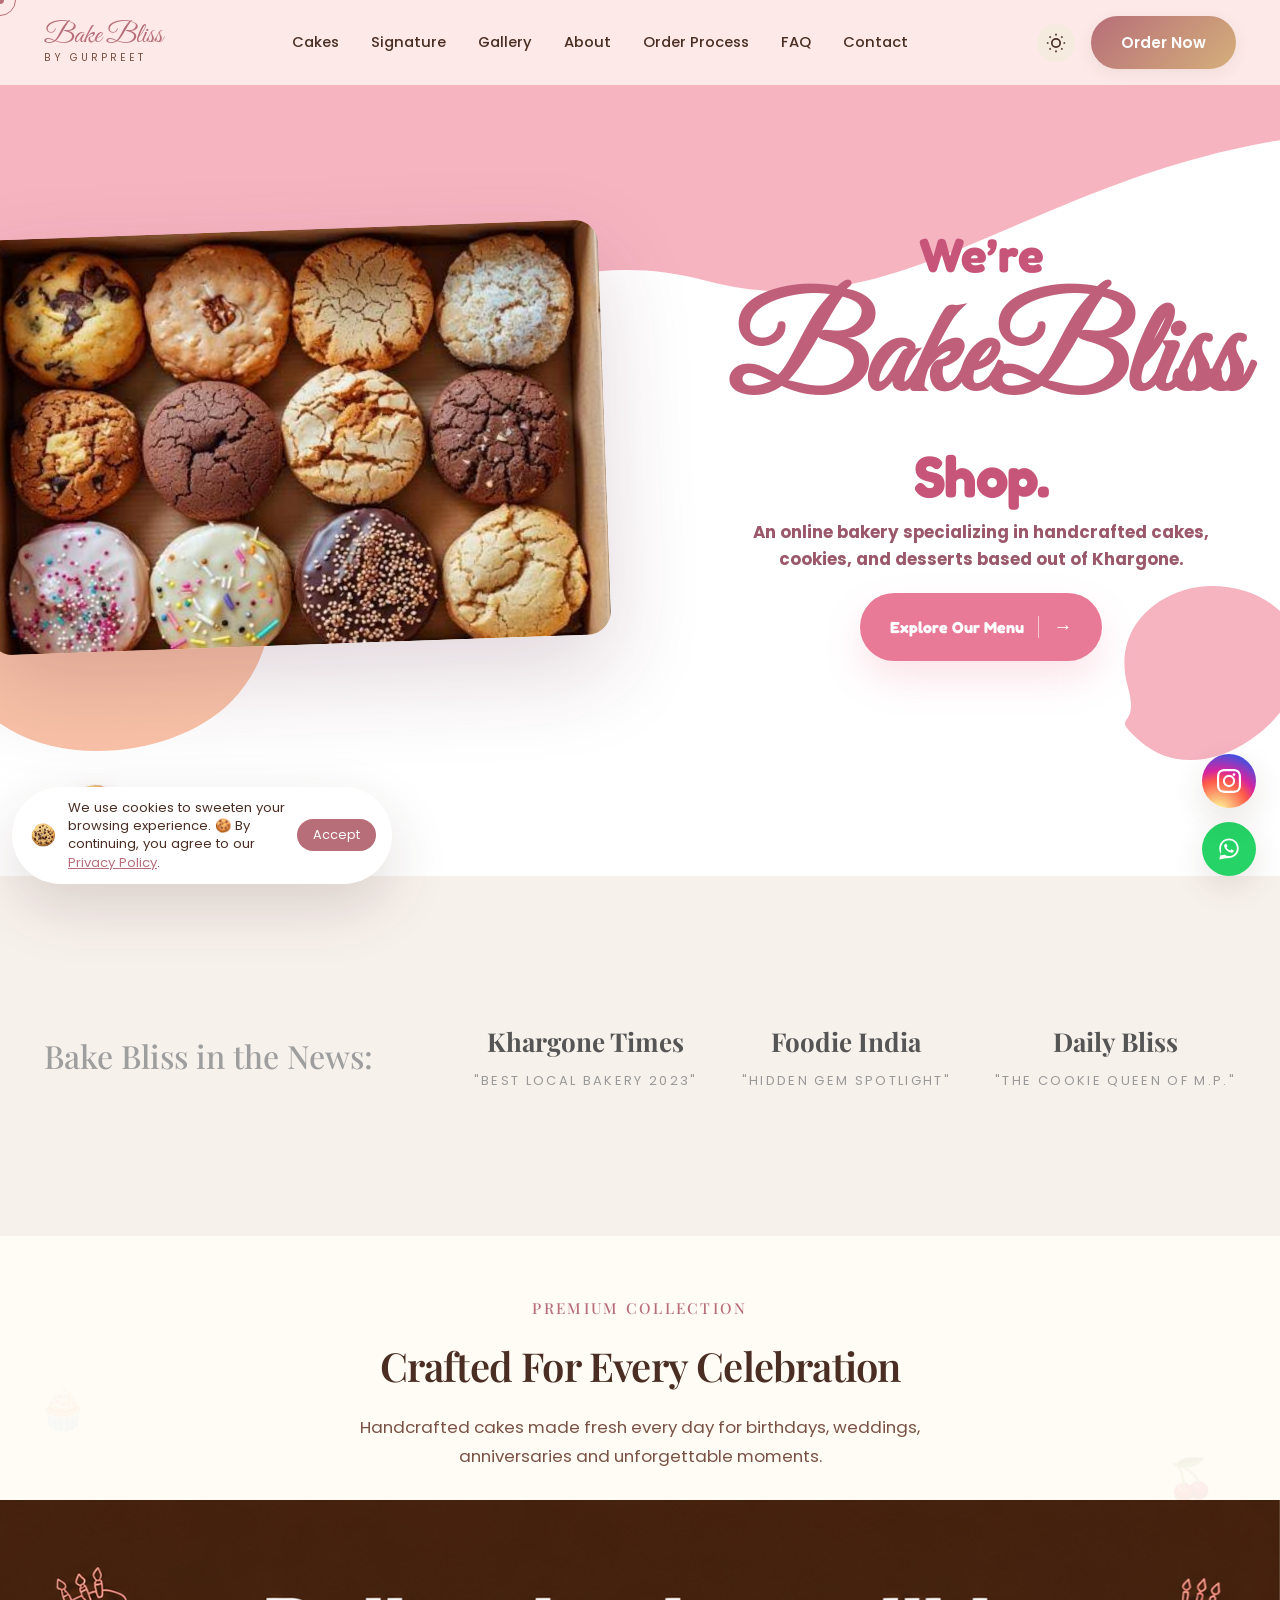
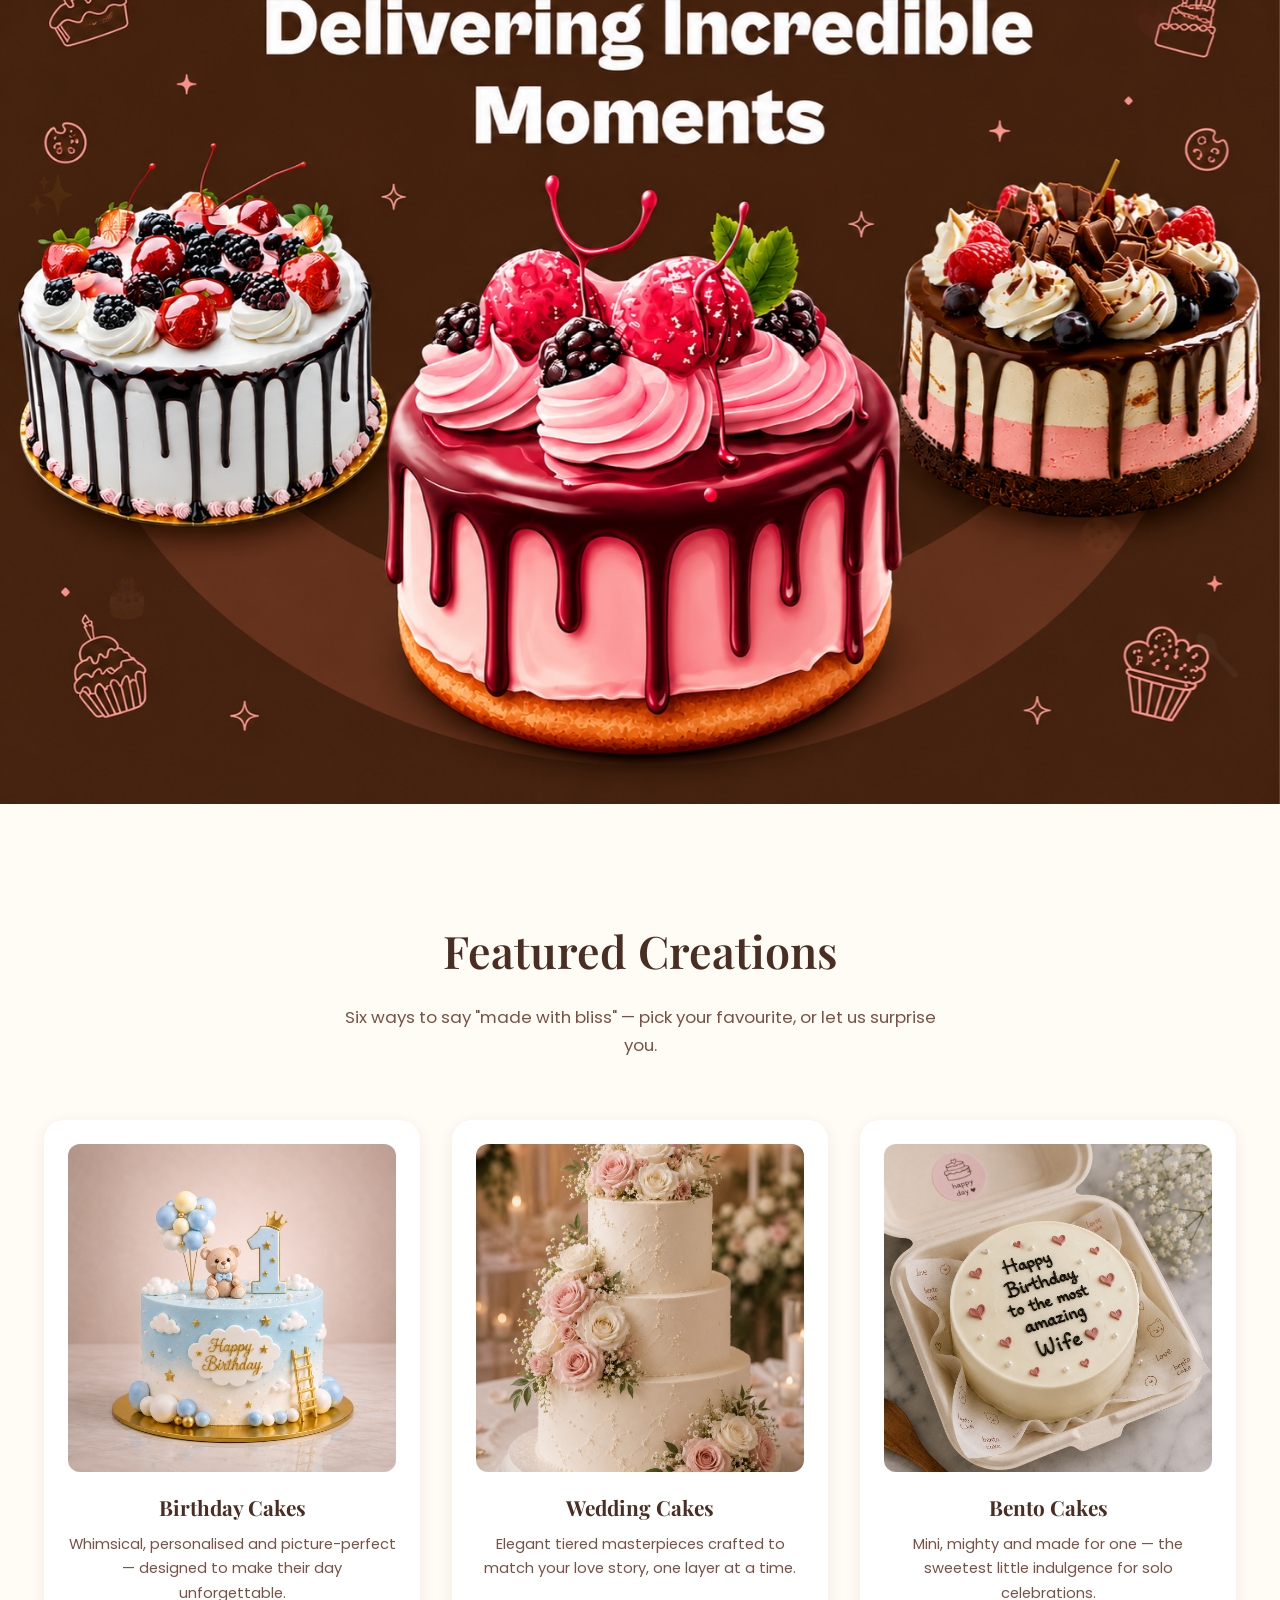
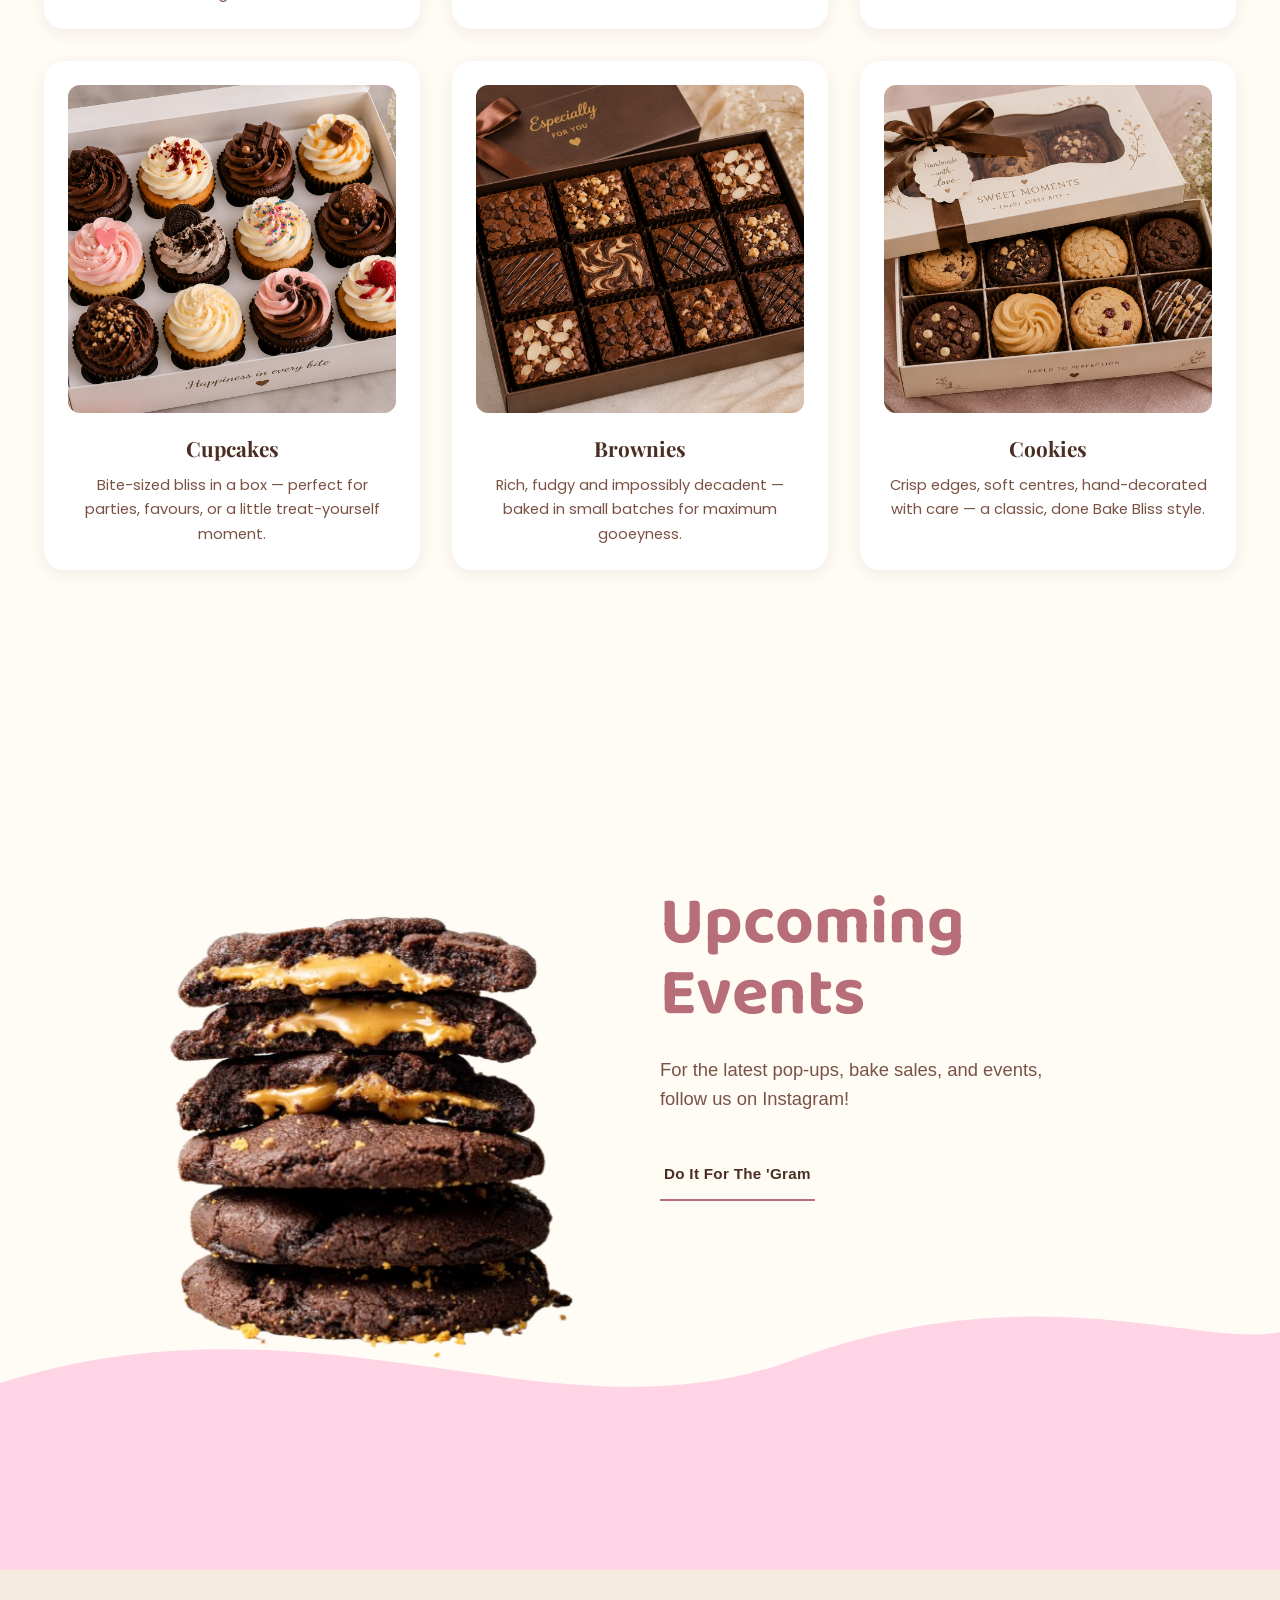
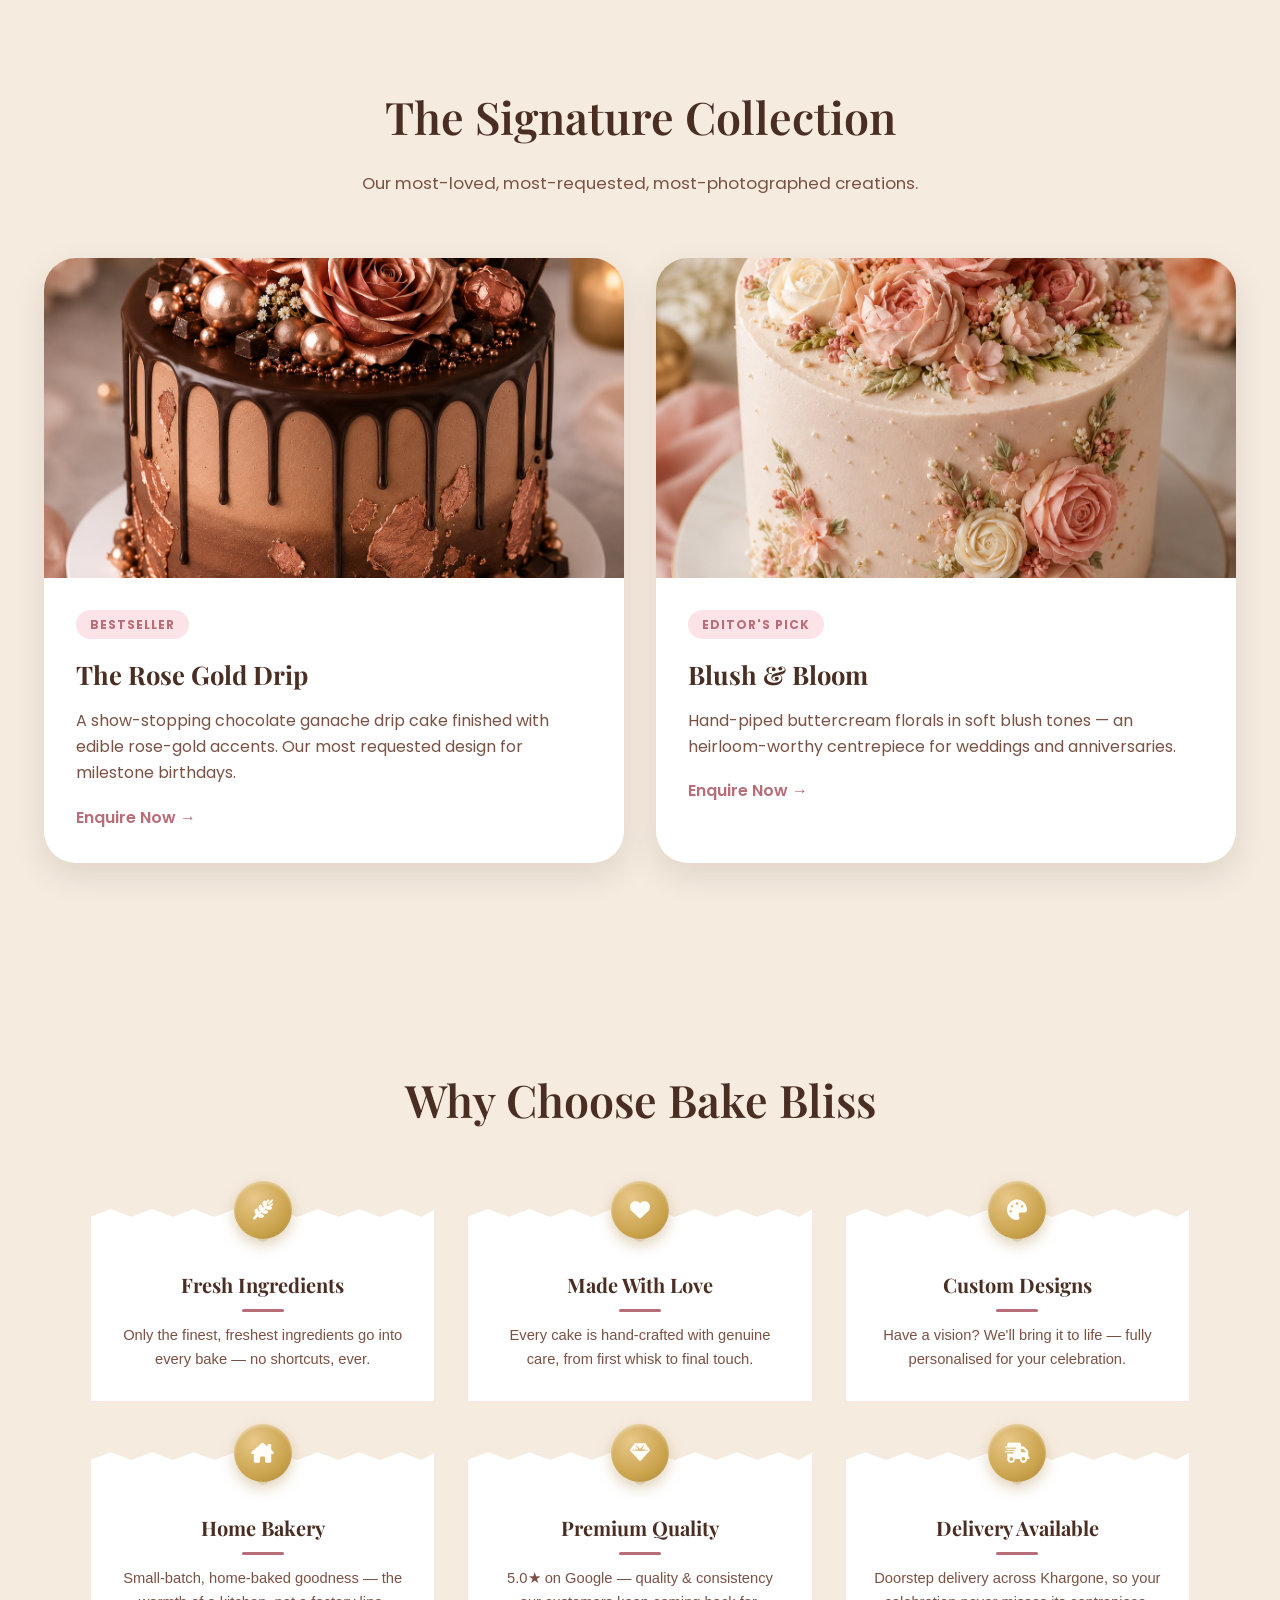
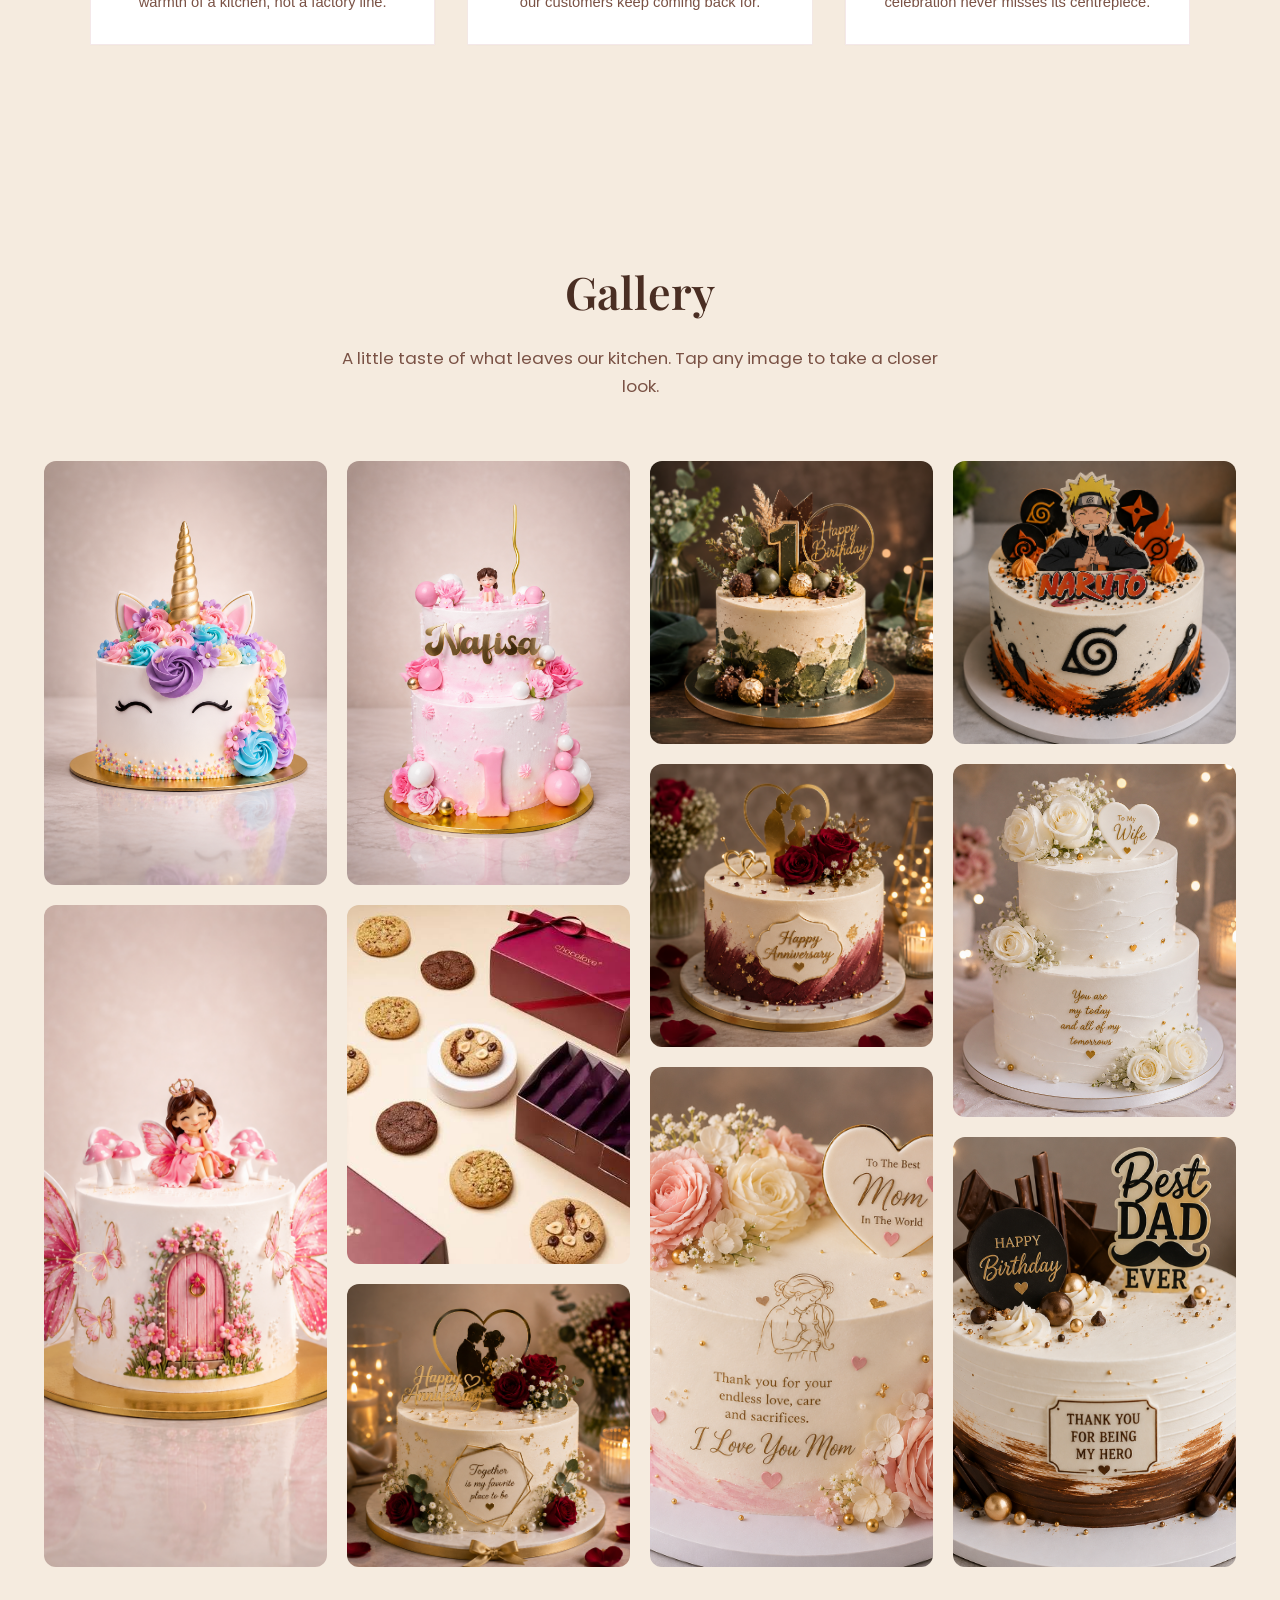
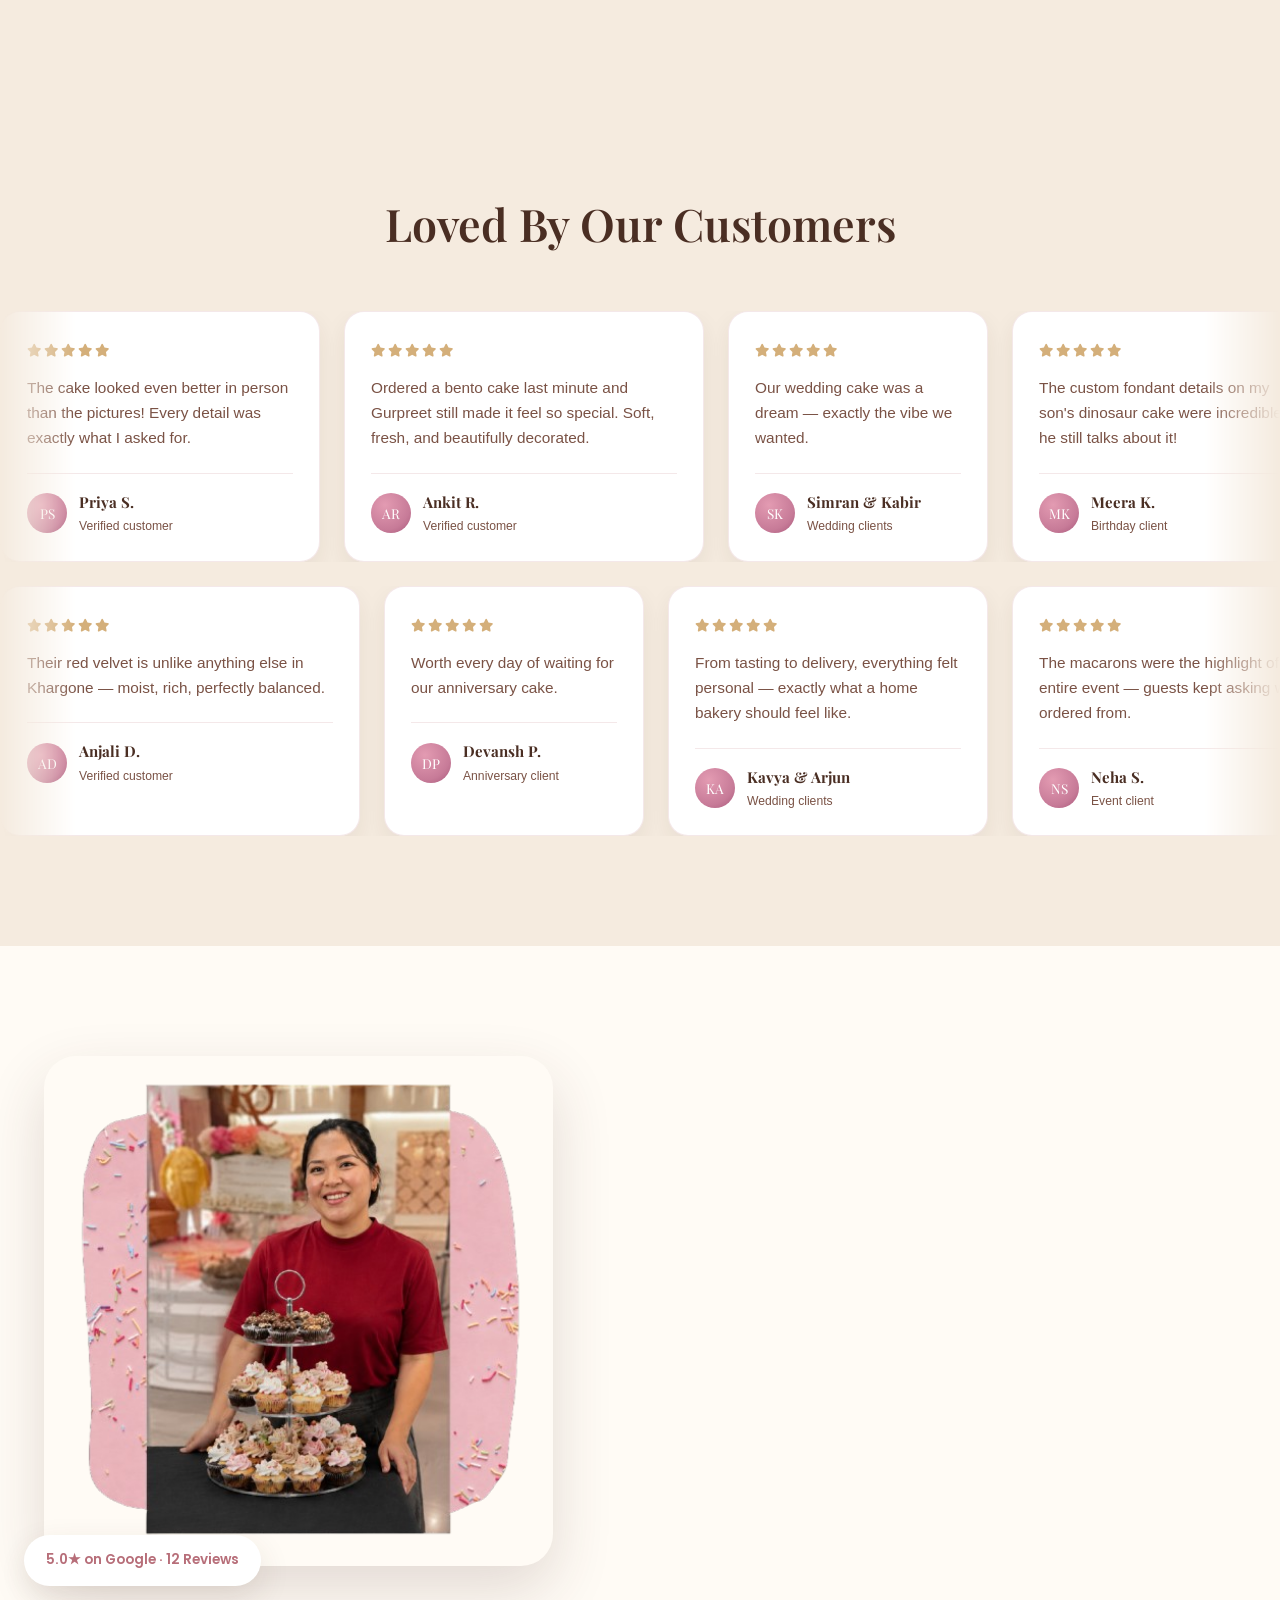
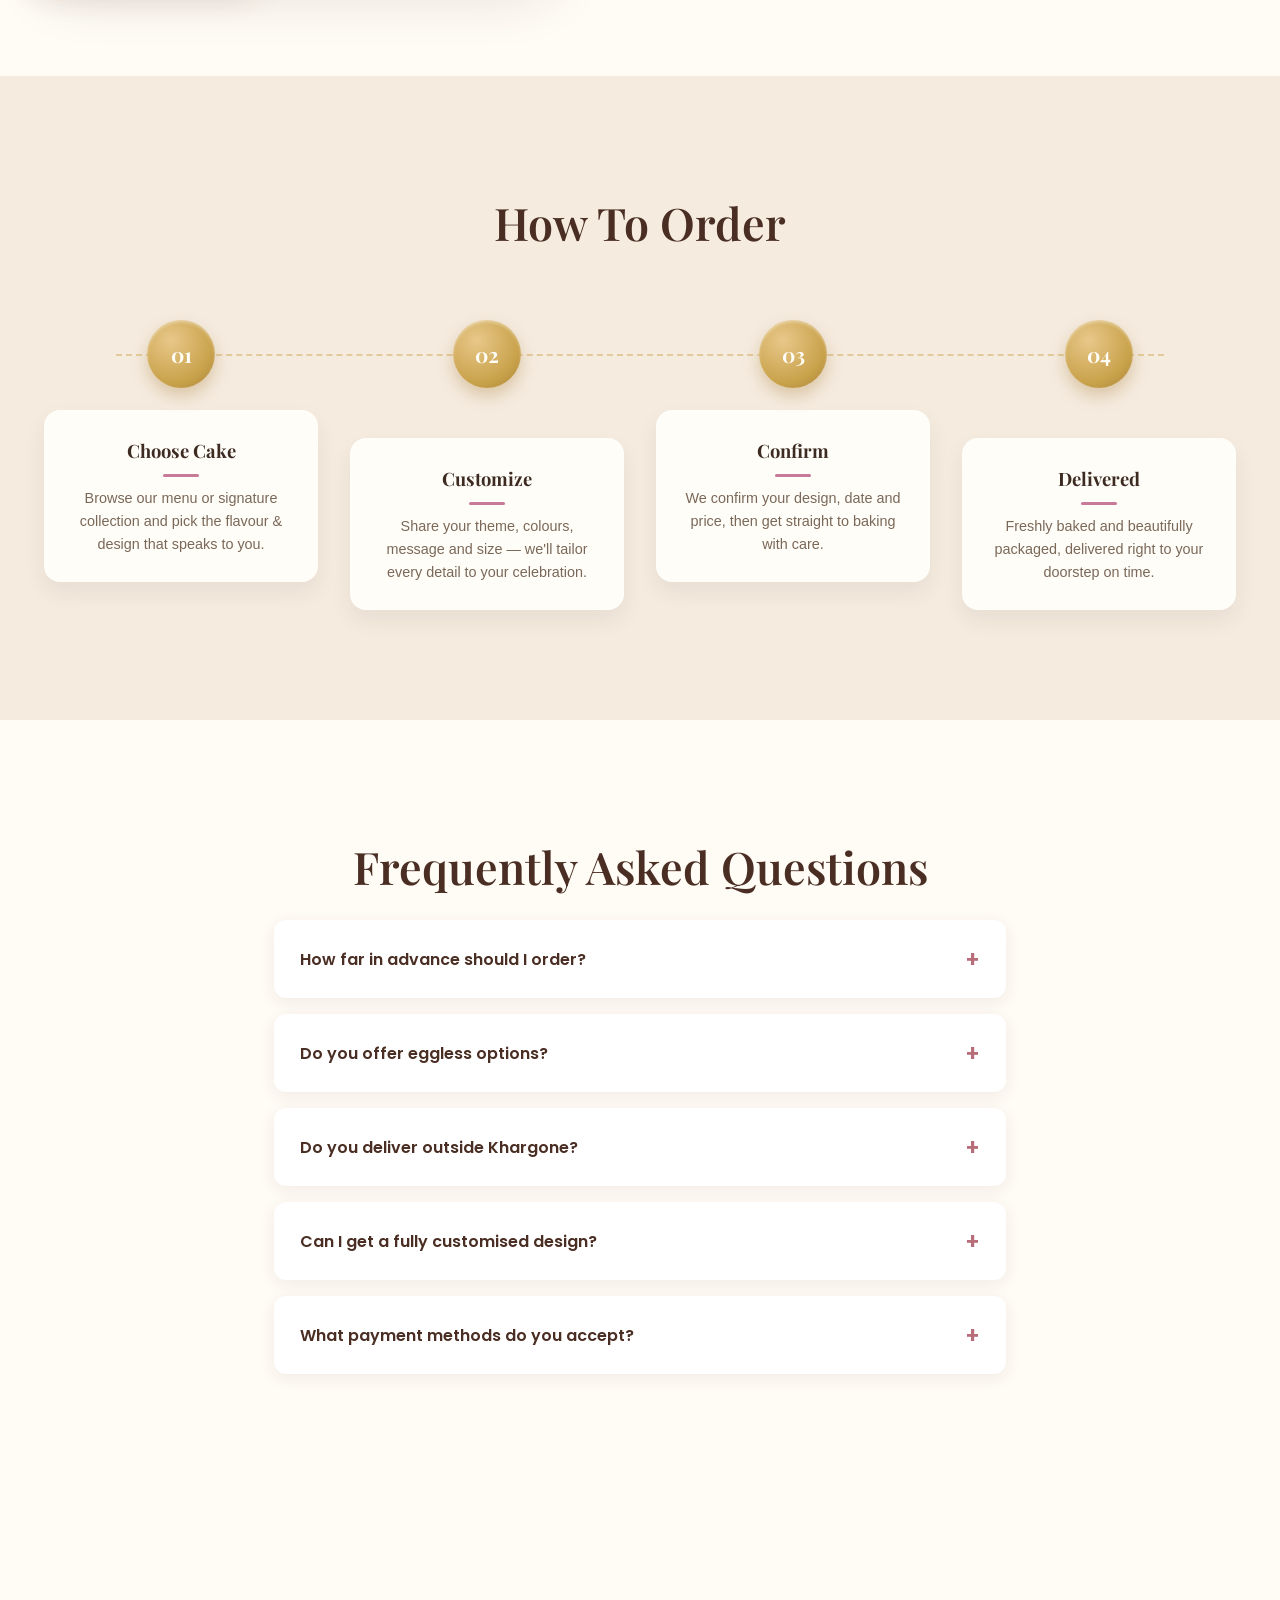
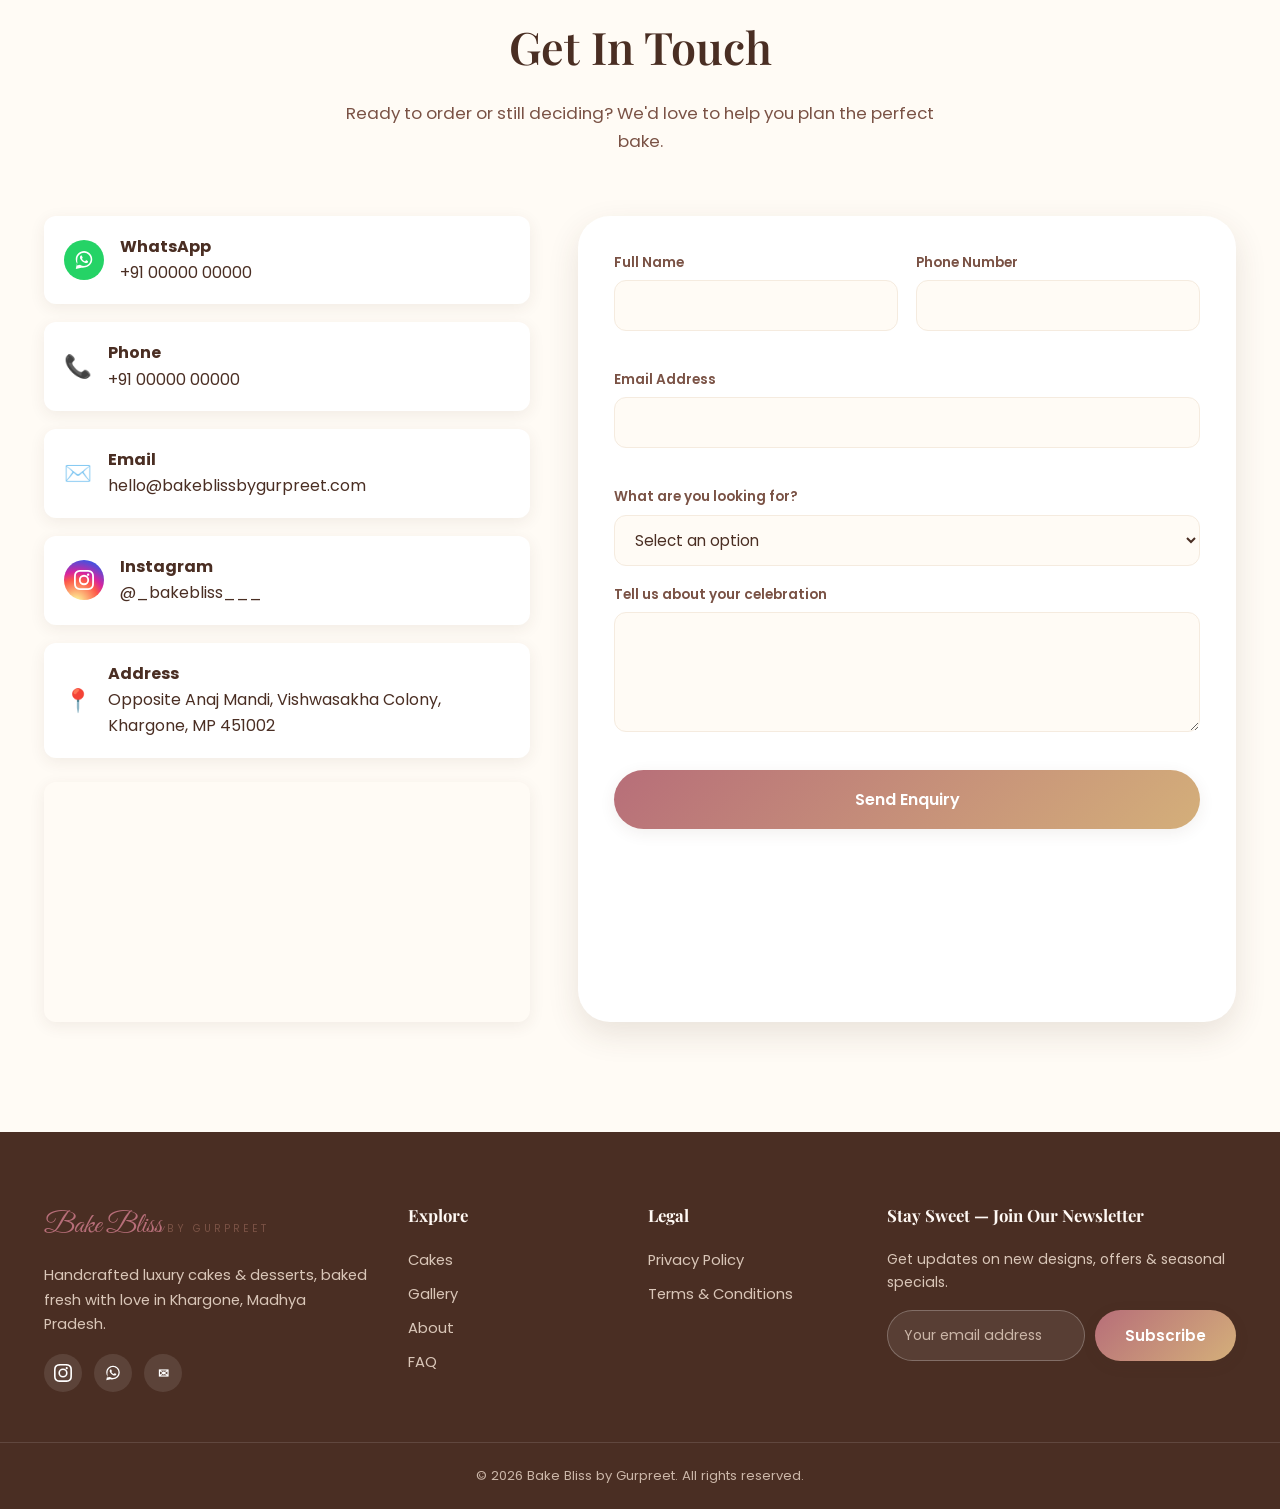
==== index.html @ 008ce3b7 "first commit" ====
<!DOCTYPE html>
<html lang="en">
<head>
<meta charset="UTF-8">
<meta name="viewport" content="width=device-width, initial-scale=1.0">
<title>Bake Bliss by Gurpreet | Luxury Custom Cakes &amp; Bakery in Khargone</title>
<meta name="description" content="Bake Bliss by Gurpreet — a home bakery in Khargone, MP crafting luxury birthday cakes, wedding cakes, bento cakes, cupcakes, brownies &amp; cookies. Handcrafted with love, made fresh to order.">
<meta name="keywords" content="Bake Bliss by Gurpreet, bakery Khargone, custom cakes, wedding cakes, bento cake, birthday cake, home bakery Madhya Pradesh">
<meta name="author" content="Bake Bliss by Gurpreet">
<meta name="robots" content="index, follow">
<link rel="canonical" href="https://bakeblissbygurpreet.netlify.app/">

<!-- Open Graph -->
<meta property="og:type" content="website">
<meta property="og:title" content="Bake Bliss by Gurpreet | Luxury Custom Cakes &amp; Bakery">
<meta property="og:description" content="Handcrafted luxury cakes, cupcakes, brownies &amp; cookies — baked fresh with love in Khargone, MP.">
<meta property="og:image" content="assets/images/og-cover.jpg">
<meta property="og:url" content="https://bakeblissbygurpreet.netlify.app/">
<meta property="og:site_name" content="Bake Bliss by Gurpreet">

<!-- Twitter -->
<meta name="twitter:card" content="summary_large_image">
<meta name="twitter:title" content="Bake Bliss by Gurpreet | Luxury Custom Cakes &amp; Bakery">
<meta name="twitter:description" content="Handcrafted luxury cakes, cupcakes, brownies &amp; cookies — baked fresh with love in Khargone, MP.">
<meta name="twitter:image" content="assets/images/og-cover.jpg">

<!-- Favicon: REPLACE assets/icons/favicon.ico with your logo mark -->
<link rel="icon" type="image/x-icon" href="assets/icons/favicon.ico">
<link rel="apple-touch-icon" href="assets/icons/apple-touch-icon.png">

<link rel="preconnect" href="https://fonts.googleapis.com">
<link rel="preconnect" href="https://fonts.gstatic.com" crossorigin>
<link href="https://fonts.googleapis.com/css2?family=Baloo+2:wght@600;700;800&display=swap" rel="stylesheet">
<link rel="stylesheet" href="https://cdnjs.cloudflare.com/ajax/libs/font-awesome/6.5.1/css/all.min.css">
<link href="https://fonts.googleapis.com/css2?family=Fredoka+One:wght@900&family=Playfair+Display:ital,wght@0,500;0,600;0,700;1,500&family=Poppins:wght@300;400;500;600;700&family=Great+Vibes&display=swap" rel="stylesheet">

<link rel="stylesheet" href="style.css">

<!-- Schema.org JSON-LD -->
<script type="application/ld+json">
{
  "@context": "https://schema.org",
  "@type": "Bakery",
  "name": "Bake Bliss by Gurpreet",
  "image": "assets/images/og-cover.jpg",
  "@id": "https://bakeblissbygurpreet.netlify.app/",
  "url": "https://bakeblissbygurpreet.netlify.app/",
  "telephone": "+91-00000-00000",
  "priceRange": "₹1–₹200 per person",
  "address": {
    "@type": "PostalAddress",
    "streetAddress": "Opposite Anaj Mandi, Vishwasakha Colony",
    "addressLocality": "Khargone",
    "addressRegion": "Madhya Pradesh",
    "postalCode": "451002",
    "addressCountry": "IN"
  },
  "geo": {
    "@type": "GeoCoordinates",
    "latitude": "21.8237",
    "longitude": "75.6103"
  },
  "openingHoursSpecification": [{
    "@type": "OpeningHoursSpecification",
    "dayOfWeek": ["Monday","Tuesday","Wednesday","Thursday","Friday","Saturday","Sunday"],
    "opens": "09:00",
    "closes": "23:00"
  }],
  "sameAs": [
    "https://www.instagram.com/_bakebliss___/"
  ],
  "aggregateRating": {
    "@type": "AggregateRating",
    "ratingValue": "5.0",
    "reviewCount": "12"
  }
}
</script>
</head>
<body>

<!-- ============ LOADING SCREEN ============ -->
<div id="loading-screen">
    <img
        src="assets/images/loading-screen.png"
        alt="Bake Bliss Loading"
        class="loading-image"
    />
</div>

<!-- ============ CUSTOM CURSOR (desktop only) ============ -->
<div class="cursor-dot" id="cursor-dot"></div>
<div class="cursor-ring" id="cursor-ring"></div>

<!-- ============ SCROLL PROGRESS BAR ============ -->
<div class="scroll-progress" id="scroll-progress"></div>

<!-- ============ COOKIE NOTICE ============ -->
<div class="cookie-notice" id="cookie-notice" role="dialog" aria-live="polite">
  <img src="assets/images/cookie.png" alt="" class="cookie-notice-icon" aria-hidden="true">
  <p>We use cookies to sweeten your browsing experience. 🍪 By continuing, you agree to our
    <a href="privacy.html">Privacy Policy</a>.</p>
  <button id="cookie-accept" class="btn-small">Accept</button>
</div>

<!-- ============ NAVBAR ============ -->
<header class="navbar" id="navbar">
  <div class="container nav-inner">
    <a href="#hero" class="logo">
      <span class="logo-script">Bake Bliss</span>
      <span class="logo-sub">by Gurpreet</span>
    </a>

    <nav class="nav-links" id="nav-links">
      <a href="#cakes">Cakes</a>
      <a href="#signature">Signature</a>
      <a href="#gallery">Gallery</a>
      <a href="#about">About</a>
      <a href="#process">Order Process</a>
      <a href="#faq">FAQ</a>
      <a href="#contact">Contact</a>
    </nav>

    <div class="nav-actions">
      <button id="theme-toggle" class="icon-btn" aria-label="Toggle dark mode" title="Toggle theme">
        <svg class="icon-sun" width="20" height="20" viewBox="0 0 24 24" fill="none" stroke="currentColor" stroke-width="2"><circle cx="12" cy="12" r="5"/><path d="M12 1v2M12 21v2M4.22 4.22l1.42 1.42M18.36 18.36l1.42 1.42M1 12h2M21 12h2M4.22 19.78l1.42-1.42M18.36 5.64l1.42-1.42"/></svg>
        <svg class="icon-moon" width="20" height="20" viewBox="0 0 24 24" fill="none" stroke="currentColor" stroke-width="2"><path d="M21 12.79A9 9 0 1111.21 3 7 7 0 0021 12.79z"/></svg>
      </button>
      <a href="#contact" class="btn btn-primary btn-ripple">Order Now</a>
      <button class="hamburger" id="hamburger" aria-label="Open menu" aria-expanded="false">
        <span></span><span></span><span></span>
      </button>
    </div>
  </div>
</header>

<!-- ============ MOBILE MENU ============ -->
<div class="mobile-menu" id="mobile-menu">
  <a href="#cakes">Cakes</a>
  <a href="#signature">Signature</a>
  <a href="#gallery">Gallery</a>
  <a href="#about">About</a>
  <a href="#process">Order Process</a>
  <a href="#faq">FAQ</a>
  <a href="#contact">Contact</a>
  <a href="#contact" class="btn btn-primary">Order Now</a>
</div>

<main>

<!-- ============ 1. HERO ============ -->
<section class="hero" id="hero">
  <div class="hero-background" aria-hidden="true">
    <svg class="hero-wave" viewBox="0 0 1200 500" preserveAspectRatio="none" xmlns="http://www.w3.org/2000/svg">
      <path d="M0,220 C220,300 420,120 660,160 C840,190 960,104 1200,80 L1200,500 L0,500 Z" fill="#ffffff" />
    </svg>
    <svg class="hero-peach-blob" viewBox="0 0 400 400" preserveAspectRatio="none" xmlns="http://www.w3.org/2000/svg">
      <path d="M52,213 C24,152 57,90 128,69 C198,48 296,64 332,118 C368,172 365,253 317,301 C269,349 169,364 106,327 C43,290 80,274 52,213 Z" fill="#F9C3A8" />
    </svg>
    <svg class="hero-pink-blob" viewBox="0 0 300 300" preserveAspectRatio="none" xmlns="http://www.w3.org/2000/svg">
      <path d="M35,168 C18,108 51,60 108,42 C165,24 242,51 255,106 C268,161 240,206 195,237 C150,268 92,276 50,238 C8,200 52,228 35,168 Z" fill="#F6B4C1" />
    </svg>
  </div>

  <div class="container hero-inner">
    <div class="hero-grid">
      <div class="hero-image-wrap fade-left">
        <img class="hero-image" src="assets/images/cookie_box.jpeg" alt="BakeBliss cookie box" loading="eager">
      </div>

      <div class="hero-copy fade-up">
        <p class="hero-intro">We’re</p>
        <h1 class="hero-title">
          <span class="hero-title-script">BakeBliss</span>
          <span class="hero-title-label">Shop.</span>
        </h1>
        <p class="hero-description">An online bakery specializing in handcrafted cakes, cookies, and desserts based out of Khargone.</p>
        <a href="#cakes" class="btn hero-button btn-ripple">
          <span>Explore Our Menu</span>
          <span class="hero-button-divider"></span>
          <span class="hero-button-icon">→</span>
        </a>
      </div>
    </div>
  </div>
</section>

<!-- ============ NEWS HIGHLIGHT ============ -->
<section class="section section-alt news-line" aria-label="In the news">
  <div class="container news-line-inner">
    <p class="eyebrow center">Bake Bliss in the News:</p>
    <div class="news-grid fade-up">
      <article class="news-item">
        <h3>Khargone Times</h3>
        <p>"Best Local Bakery 2023"</p>
      </article>
      <article class="news-item">
        <h3>Foodie India</h3>
        <p>"Hidden Gem Spotlight"</p>
      </article>
      <article class="news-item">
        <h3>Daily Bliss</h3>
        <p>"The Cookie Queen of M.P."</p>
      </article>
    </div>
  </div>
</section>

<!-- ============ FEATURED SHOWCASE ============ -->
<section class="floating-showcase" id="featured-showcase" aria-label="Featured Cakes Showcase">
  <div class="showcase-decorations" aria-hidden="true">
    <span class="decoration-icon dec-1">🧁</span>
    <span class="decoration-icon dec-2">🍒</span>
    <span class="decoration-icon dec-3">🎂</span>
    <span class="decoration-icon dec-4">🍪</span>
    <span class="decoration-icon dec-5">✨</span>
    <span class="decoration-icon dec-6">💗</span>
    <span class="decoration-icon dec-7">🌟</span>
    <span class="decoration-icon dec-8">🥄</span>
  </div>

  <div class="showcase-content fade-up">
    <p class="showcase-label">Premium Collection</p>
    <h2 class="showcase-title">Crafted For Every Celebration</h2>
    <p class="showcase-description">Handcrafted cakes made fresh every day for birthdays, weddings, anniversaries and unforgettable moments.</p>
  </div>

  <!-- Full-width image, no card/box styling -->
  <div class="showcase-image-wrapper fade-up">
    <img src="assets/images/showcase-cakee.png" alt="Signature drip cakes" class="showcase-image" loading="lazy" />
  </div>

  
</section>



<!-- ============ 2. FEATURED CAKES ============ -->
<section class="section" id="cakes">
  <div class="container">
    <!-- <p class="eyebrow center fade-up">Our Menu</p> -->
    <h2 class="section-title center fade-up">Featured Creations</h2>
    <p class="section-sub center fade-up">Six ways to say "made with bliss" — pick your favourite, or let us surprise you.</p>

    <div class="card-grid">
      <article class="cake-card fade-up">
        <div class="cake-card-img">
          <!-- REPLACE with real photo -->
          <img src="assets/images/cake-birthday.png" alt="Elegant birthday cake with floral piping" loading="lazy" width="400" height="400">
        </div>
        <h3>Birthday Cakes</h3>
        <p>Whimsical, personalised and picture-perfect — designed to make their day unforgettable.</p>
      </article>

      <article class="cake-card fade-up">
        <div class="cake-card-img">
          <img src="assets/images/cake-wedding.png" alt="Tiered white wedding cake with gold detailing" loading="lazy" width="400" height="400">
        </div>
        <h3>Wedding Cakes</h3>
        <p>Elegant tiered masterpieces crafted to match your love story, one layer at a time.</p>
      </article>

      <article class="cake-card fade-up">
        <div class="cake-card-img">
          <img src="assets/images/cake-bento.png" alt="Cute mini bento cake with pastel writing" loading="lazy" width="400" height="400">
        </div>
        <h3>Bento Cakes</h3>
        <p>Mini, mighty and made for one — the sweetest little indulgence for solo celebrations.</p>
      </article>

      <article class="cake-card fade-up">
        <div class="cake-card-img">
          <img src="assets/images/cupcakes.png" alt="Assorted frosted cupcakes with sprinkles" loading="lazy" width="400" height="400">
        </div>
        <h3>Cupcakes</h3>
        <p>Bite-sized bliss in a box — perfect for parties, favours, or a little treat-yourself moment.</p>
      </article>

      <article class="cake-card fade-up">
        <div class="cake-card-img">
          <img src="assets/images/brownies.png" alt="Fudgy chocolate brownies stacked" loading="lazy" width="400" height="400">
        </div>
        <h3>Brownies</h3>
        <p>Rich, fudgy and impossibly decadent — baked in small batches for maximum gooeyness.</p>
      </article>

      <article class="cake-card fade-up">
        <div class="cake-card-img">
          <img src="assets/images/cookies-box.png" alt="Assorted handmade decorated cookies" loading="lazy" width="400" height="400">
        </div>
        <h3>Cookies</h3>
        <p>Crisp edges, soft centres, hand-decorated with care — a classic, done Bake Bliss style.</p>
      </article>
    </div>
  </div>
</section>

<!-- ============ UPCOMING EVENTS ============ -->
<section class="events-section" id="upcoming-events" aria-label="Upcoming Events">
  <svg class="events-wave" viewBox="0 0 1600 400" preserveAspectRatio="none" xmlns="http://www.w3.org/2000/svg" aria-hidden="true">
    <path d="M0,180 C400,60 700,260 1000,150 C1300,50 1500,140 1600,120 L1600,400 L0,400 Z" fill="#FFD5E5"></path>
  </svg>

  <div class="container events-grid">
    <div class="events-image fade-up">
      <img src="assets/images/cookie_stack.png" alt="Stack of chocolate butter cookies" loading="lazy" class="cookie-float" />
    </div>

    <div class="events-content fade-up">
      <h2 class="events-title">Upcoming Events</h2>
      <p class="events-description">For the latest pop-ups, bake sales, and events, follow us on Instagram!</p>
      
        
      <a href="https://www.instagram.com/_bakebliss___/"
        class="gram-btn"
        target="_blank"
        rel="noopener noreferrer"
      >
        Do It For The 'Gram
      </a>
    </div>
  </div>
</section>

<!-- ============ 3. SIGNATURE COLLECTION ============ -->
<section class="section section-alt" id="signature">
  <div class="container">
    <!-- <p class="eyebrow center fade-up">Handpicked For You</p> -->
    <h2 class="section-title center fade-up">The Signature Collection</h2>
    <p class="section-sub center fade-up">Our most-loved, most-requested, most-photographed creations.</p>

    <div class="signature-grid">
      <article class="signature-card fade-left">
        <img src="assets/images/signature-1.png" alt="Rose gold drip celebration cake" loading="lazy" width="600" height="500">
        <div class="signature-content">
          <span class="tag">Bestseller</span>
          <h3>The Rose Gold Drip</h3>
          <p>A show-stopping chocolate ganache drip cake finished with edible rose-gold accents. Our most requested design for milestone birthdays.</p>
          <a href="#contact" class="link-arrow">Enquire Now →</a>
        </div>
      </article>

      <article class="signature-card fade-right">
        <img src="assets/images/signature-2.png" alt="Pastel floral wedding cake tier" loading="lazy" width="600" height="500">
        <div class="signature-content">
          <span class="tag">Editor's Pick</span>
          <h3>Blush &amp; Bloom</h3>
          <p>Hand-piped buttercream florals in soft blush tones — an heirloom-worthy centrepiece for weddings and anniversaries.</p>
          <a href="#contact" class="link-arrow">Enquire Now →</a>
        </div>
      </article>
    </div>
  </div>
</section>

<!-- ============ 4. WHY CHOOSE US ============ -->
<section class="section" id="why-us">
  <div class="container">
    <!-- <p class="eyebrow center fade-up">Our Promise</p> -->
    <h2 class="section-title center fade-up">Why Choose Bake Bliss</h2>

    <div class="promise-grid">
      <div class="promise-card-wrap fade-up" style="--tilt: -2deg;">
        <div class="promise-seal"><i class="fa-solid fa-wheat-awn"></i></div>
        <div class="promise-card">
          <h3>Fresh Ingredients</h3>
          <p>Only the finest, freshest ingredients go into every bake — no shortcuts, ever.</p>
        </div>
      </div>
      <div class="promise-card-wrap fade-up" style="--tilt: 1.5deg;">
        <div class="promise-seal"><i class="fa-solid fa-heart"></i></div>
        <div class="promise-card">
          <h3>Made With Love</h3>
          <p>Every cake is hand-crafted with genuine care, from first whisk to final touch.</p>
        </div>
      </div>
      <div class="promise-card-wrap fade-up" style="--tilt: -1deg;">
        <div class="promise-seal"><i class="fa-solid fa-palette"></i></div>
        <div class="promise-card">
          <h3>Custom Designs</h3>
          <p>Have a vision? We'll bring it to life — fully personalised for your celebration.</p>
        </div>
      </div>
      <div class="promise-card-wrap fade-up" style="--tilt: 1.8deg;">
        <div class="promise-seal"><i class="fa-solid fa-house-chimney"></i></div>
        <div class="promise-card">
          <h3>Home Bakery</h3>
          <p>Small-batch, home-baked goodness — the warmth of a kitchen, not a factory line.</p>
        </div>
      </div>
      <div class="promise-card-wrap fade-up" style="--tilt: -1.6deg;">
        <div class="promise-seal"><i class="fa-solid fa-gem"></i></div>
        <div class="promise-card">
          <h3>Premium Quality</h3>
          <p>5.0★ on Google — quality & consistency our customers keep coming back for.</p>
        </div>
      </div>
      <div class="promise-card-wrap fade-up" style="--tilt: 1.2deg;">
        <div class="promise-seal"><i class="fa-solid fa-truck-fast"></i></div>
        <div class="promise-card">
          <h3>Delivery Available</h3>
          <p>Doorstep delivery across Khargone, so your celebration never misses its centrepiece.</p>
        </div>
      </div>
    </div>
  </div>
</section>
<!-- ============ 5. GALLERY ============ -->
<section class="section section-alt" id="gallery">
  <div class="container">
    <!-- <p class="eyebrow center fade-up">Sweet Moments</p> -->
    <h2 class="section-title center fade-up">Gallery</h2>
    <p class="section-sub center fade-up">A little taste of what leaves our kitchen. Tap any image to take a closer look.</p>

    <div class="masonry" id="masonry-gallery"></div>
  </div>
</section>

<!-- Lightbox -->
<div class="lightbox" id="lightbox" role="dialog" aria-modal="true" aria-label="Image preview">
  <button class="lightbox-close" id="lightbox-close" aria-label="Close preview">&times;</button>
  <img src="" alt="" id="lightbox-img">
</div>

<!-- ============ 6. TESTIMONIALS ============ -->
<section class="section testimonial-section" id="testimonials">
  <img src="assets/images/blob-accent.webp" alt="" class="testimonial-blob" aria-hidden="true" />

  <div class="container">
    <!-- <p class="eyebrow center fade-up">Kind Words</p> -->
    <h2 class="section-title center fade-up">Loved By Our Customers</h2>
  </div>

  <!-- Screen-reader accessible version (unique testimonials, no duplicates) -->
  <ul class="sr-only">
    <li>Priya S., verified customer: The cake looked even better in person than the pictures. Every detail was exactly what I asked for.</li>
    <li>Ankit R., verified customer: Ordered a bento cake last minute and Gurpreet still made it feel so special.</li>
    <li>Simran and Kabir, verified customers: Our wedding cake was a dream, elegant and delicious.</li>
    <li>Meera K., birthday client: The custom fondant details on my son's dinosaur cake were incredible, he still talks about it.</li>
    <li>Rohit T., repeat customer: Fastest turnaround for a last-minute order, and the taste never took a hit.</li>
    <li>Anjali D., verified customer: Their red velvet is unlike anything else in Khargone, moist and perfectly balanced.</li>
    <li>Devansh P., anniversary client: Booked six months ahead for our anniversary cake and it was worth every day of waiting.</li>
    <li>Kavya and Arjun, wedding clients: From tasting to delivery, everything felt personal.</li>
    <li>Neha S., event client: The macarons were the highlight of our entire event.</li>
    <li>Vikram M., repeat customer: Five orders in, zero disappointments. Bake Bliss is our only stop now.</li>
  </ul>

  <!-- Visual animated marquee (decorative, mirrors the list above) -->
  <div class="marquee-wrapper" aria-hidden="true">
    <div class="marquee-row">
      <div class="marquee-track marquee-track--left">
        <div class="t-card card-md">
          <div class="stars"><i class="fa-solid fa-star"></i><i class="fa-solid fa-star"></i><i class="fa-solid fa-star"></i><i class="fa-solid fa-star"></i><i class="fa-solid fa-star"></i></div>
          <p class="t-text">The cake looked even better in person than the pictures! Every detail was exactly what I asked for.</p>
          <div class="t-author"><div class="t-avatar">PS</div><div><p class="t-name">Priya S.</p><p class="t-role">Verified customer</p></div></div>
        </div>
        <div class="t-card card-lg">
          <div class="stars"><i class="fa-solid fa-star"></i><i class="fa-solid fa-star"></i><i class="fa-solid fa-star"></i><i class="fa-solid fa-star"></i><i class="fa-solid fa-star"></i></div>
          <p class="t-text">Ordered a bento cake last minute and Gurpreet still made it feel so special. Soft, fresh, and beautifully decorated.</p>
          <div class="t-author"><div class="t-avatar">AR</div><div><p class="t-name">Ankit R.</p><p class="t-role">Verified customer</p></div></div>
        </div>
        <div class="t-card card-sm">
          <div class="stars"><i class="fa-solid fa-star"></i><i class="fa-solid fa-star"></i><i class="fa-solid fa-star"></i><i class="fa-solid fa-star"></i><i class="fa-solid fa-star"></i></div>
          <p class="t-text">Our wedding cake was a dream — exactly the vibe we wanted.</p>
          <div class="t-author"><div class="t-avatar">SK</div><div><p class="t-name">Simran &amp; Kabir</p><p class="t-role">Wedding clients</p></div></div>
        </div>
        <div class="t-card card-md">
          <div class="stars"><i class="fa-solid fa-star"></i><i class="fa-solid fa-star"></i><i class="fa-solid fa-star"></i><i class="fa-solid fa-star"></i><i class="fa-solid fa-star"></i></div>
          <p class="t-text">The custom fondant details on my son's dinosaur cake were incredible — he still talks about it!</p>
          <div class="t-author"><div class="t-avatar">MK</div><div><p class="t-name">Meera K.</p><p class="t-role">Birthday client</p></div></div>
        </div>
        <div class="t-card card-lg">
          <div class="stars"><i class="fa-solid fa-star"></i><i class="fa-solid fa-star"></i><i class="fa-solid fa-star"></i><i class="fa-solid fa-star"></i><i class="fa-solid fa-star"></i></div>
          <p class="t-text">Fastest turnaround for a last-minute order, and the taste never took a hit.</p>
          <div class="t-author"><div class="t-avatar">RT</div><div><p class="t-name">Rohit T.</p><p class="t-role">Repeat customer</p></div></div>
        </div>
        <!-- duplicate set for seamless loop -->
        <div class="t-card card-md">
          <div class="stars"><i class="fa-solid fa-star"></i><i class="fa-solid fa-star"></i><i class="fa-solid fa-star"></i><i class="fa-solid fa-star"></i><i class="fa-solid fa-star"></i></div>
          <p class="t-text">The cake looked even better in person than the pictures! Every detail was exactly what I asked for.</p>
          <div class="t-author"><div class="t-avatar">PS</div><div><p class="t-name">Priya S.</p><p class="t-role">Verified customer</p></div></div>
        </div>
        <div class="t-card card-lg">
          <div class="stars"><i class="fa-solid fa-star"></i><i class="fa-solid fa-star"></i><i class="fa-solid fa-star"></i><i class="fa-solid fa-star"></i><i class="fa-solid fa-star"></i></div>
          <p class="t-text">Ordered a bento cake last minute and Gurpreet still made it feel so special. Soft, fresh, and beautifully decorated.</p>
          <div class="t-author"><div class="t-avatar">AR</div><div><p class="t-name">Ankit R.</p><p class="t-role">Verified customer</p></div></div>
        </div>
        <div class="t-card card-sm">
          <div class="stars"><i class="fa-solid fa-star"></i><i class="fa-solid fa-star"></i><i class="fa-solid fa-star"></i><i class="fa-solid fa-star"></i><i class="fa-solid fa-star"></i></div>
          <p class="t-text">Our wedding cake was a dream — exactly the vibe we wanted.</p>
          <div class="t-author"><div class="t-avatar">SK</div><div><p class="t-name">Simran &amp; Kabir</p><p class="t-role">Wedding clients</p></div></div>
        </div>
        <div class="t-card card-md">
          <div class="stars"><i class="fa-solid fa-star"></i><i class="fa-solid fa-star"></i><i class="fa-solid fa-star"></i><i class="fa-solid fa-star"></i><i class="fa-solid fa-star"></i></div>
          <p class="t-text">The custom fondant details on my son's dinosaur cake were incredible — he still talks about it!</p>
          <div class="t-author"><div class="t-avatar">MK</div><div><p class="t-name">Meera K.</p><p class="t-role">Birthday client</p></div></div>
        </div>
        <div class="t-card card-lg">
          <div class="stars"><i class="fa-solid fa-star"></i><i class="fa-solid fa-star"></i><i class="fa-solid fa-star"></i><i class="fa-solid fa-star"></i><i class="fa-solid fa-star"></i></div>
          <p class="t-text">Fastest turnaround for a last-minute order, and the taste never took a hit.</p>
          <div class="t-author"><div class="t-avatar">RT</div><div><p class="t-name">Rohit T.</p><p class="t-role">Repeat customer</p></div></div>
        </div>
      </div>
    </div>

    <div class="marquee-row">
      <div class="marquee-track marquee-track--right">
        <div class="t-card card-lg">
          <div class="stars"><i class="fa-solid fa-star"></i><i class="fa-solid fa-star"></i><i class="fa-solid fa-star"></i><i class="fa-solid fa-star"></i><i class="fa-solid fa-star"></i></div>
          <p class="t-text">Their red velvet is unlike anything else in Khargone — moist, rich, perfectly balanced.</p>
          <div class="t-author"><div class="t-avatar">AD</div><div><p class="t-name">Anjali D.</p><p class="t-role">Verified customer</p></div></div>
        </div>
        <div class="t-card card-sm">
          <div class="stars"><i class="fa-solid fa-star"></i><i class="fa-solid fa-star"></i><i class="fa-solid fa-star"></i><i class="fa-solid fa-star"></i><i class="fa-solid fa-star"></i></div>
          <p class="t-text">Worth every day of waiting for our anniversary cake.</p>
          <div class="t-author"><div class="t-avatar">DP</div><div><p class="t-name">Devansh P.</p><p class="t-role">Anniversary client</p></div></div>
        </div>
        <div class="t-card card-md">
          <div class="stars"><i class="fa-solid fa-star"></i><i class="fa-solid fa-star"></i><i class="fa-solid fa-star"></i><i class="fa-solid fa-star"></i><i class="fa-solid fa-star"></i></div>
          <p class="t-text">From tasting to delivery, everything felt personal — exactly what a home bakery should feel like.</p>
          <div class="t-author"><div class="t-avatar">KA</div><div><p class="t-name">Kavya &amp; Arjun</p><p class="t-role">Wedding clients</p></div></div>
        </div>
        <div class="t-card card-lg">
          <div class="stars"><i class="fa-solid fa-star"></i><i class="fa-solid fa-star"></i><i class="fa-solid fa-star"></i><i class="fa-solid fa-star"></i><i class="fa-solid fa-star"></i></div>
          <p class="t-text">The macarons were the highlight of our entire event — guests kept asking where we ordered from.</p>
          <div class="t-author"><div class="t-avatar">NS</div><div><p class="t-name">Neha S.</p><p class="t-role">Event client</p></div></div>
        </div>
        <div class="t-card card-sm">
          <div class="stars"><i class="fa-solid fa-star"></i><i class="fa-solid fa-star"></i><i class="fa-solid fa-star"></i><i class="fa-solid fa-star"></i><i class="fa-solid fa-star"></i></div>
          <p class="t-text">Five orders in, zero disappointments.</p>
          <div class="t-author"><div class="t-avatar">VM</div><div><p class="t-name">Vikram M.</p><p class="t-role">Repeat customer</p></div></div>
        </div>
        <!-- duplicate set for seamless loop -->
        <div class="t-card card-lg">
          <div class="stars"><i class="fa-solid fa-star"></i><i class="fa-solid fa-star"></i><i class="fa-solid fa-star"></i><i class="fa-solid fa-star"></i><i class="fa-solid fa-star"></i></div>
          <p class="t-text">Their red velvet is unlike anything else in Khargone — moist, rich, perfectly balanced.</p>
          <div class="t-author"><div class="t-avatar">AD</div><div><p class="t-name">Anjali D.</p><p class="t-role">Verified customer</p></div></div>
        </div>
        <div class="t-card card-sm">
          <div class="stars"><i class="fa-solid fa-star"></i><i class="fa-solid fa-star"></i><i class="fa-solid fa-star"></i><i class="fa-solid fa-star"></i><i class="fa-solid fa-star"></i></div>
          <p class="t-text">Worth every day of waiting for our anniversary cake.</p>
          <div class="t-author"><div class="t-avatar">DP</div><div><p class="t-name">Devansh P.</p><p class="t-role">Anniversary client</p></div></div>
        </div>
        <div class="t-card card-md">
          <div class="stars"><i class="fa-solid fa-star"></i><i class="fa-solid fa-star"></i><i class="fa-solid fa-star"></i><i class="fa-solid fa-star"></i><i class="fa-solid fa-star"></i></div>
          <p class="t-text">From tasting to delivery, everything felt personal — exactly what a home bakery should feel like.</p>
          <div class="t-author"><div class="t-avatar">KA</div><div><p class="t-name">Kavya &amp; Arjun</p><p class="t-role">Wedding clients</p></div></div>
        </div>
        <div class="t-card card-lg">
          <div class="stars"><i class="fa-solid fa-star"></i><i class="fa-solid fa-star"></i><i class="fa-solid fa-star"></i><i class="fa-solid fa-star"></i><i class="fa-solid fa-star"></i></div>
          <p class="t-text">The macarons were the highlight of our entire event — guests kept asking where we ordered from.</p>
          <div class="t-author"><div class="t-avatar">NS</div><div><p class="t-name">Neha S.</p><p class="t-role">Event client</p></div></div>
        </div>
        <div class="t-card card-sm">
          <div class="stars"><i class="fa-solid fa-star"></i><i class="fa-solid fa-star"></i><i class="fa-solid fa-star"></i><i class="fa-solid fa-star"></i><i class="fa-solid fa-star"></i></div>
          <p class="t-text">Five orders in, zero disappointments.</p>
          <div class="t-author"><div class="t-avatar">VM</div><div><p class="t-name">Vikram M.</p><p class="t-role">Repeat customer</p></div></div>
        </div>
      </div>
    </div>
  </div>
</section>

<!-- ============ 7. ABOUT ============ -->
<section class="section" id="about">
  <div class="container about-grid">
    <div class="about-image fade-left">
      <img src="assets/images/founder.png" alt="Gurpreet, founder of Bake Bliss, holding a decorated cake" loading="lazy" width="500" height="600">
      <div class="about-badge">5.0★ on Google · 12 Reviews</div>
    </div>
    <div class="about-content fade-right">
      <p class="eyebrow">Our Story</p>
      <h2 class="section-title">Meet <span class="script-accent">Gurpreet</span></h2>
      <p>Bake Bliss began in a small home kitchen in Khargone with one simple belief: dessert should feel like a celebration in itself. What started as baking for friends and family soon turned into a bakery loved across the city.</p>
      <p>Every cake that leaves our kitchen is made from scratch — no mixes, no shortcuts — just quality ingredients, careful technique, and an eye for detail that comes from genuinely loving what I do.</p>
      <p>Today, Bake Bliss is proud to be rated 5.0★ by our customers, and every single order still gets the same personal attention as the very first one.</p>
      <a href="#contact" class="link-arrow">Get In Touch →</a>
    </div>
  </div>
</section>

<!-- ============ 8. ORDERING PROCESS ============ -->
<section class="section section-alt process-section" id="process">
  <img src="assets/images/blob-accent.webp" alt="" class="process-blob process-blob-tl" aria-hidden="true" />
  <img src="assets/images/blob-accent.webp" alt="" class="process-blob process-blob-br" aria-hidden="true" />

  <div class="container">
    <!-- <p class="eyebrow center fade-up">Simple &amp; Sweet</p> -->
    <h2 class="section-title center fade-up">How To Order</h2>

    <div class="process-path fade-up">
      <div class="process-line"></div>
      <div class="process-line-mobile"></div>

      <div class="process-steps">
        <div class="process-step">
          <div class="step-badge">01</div>
          <div class="step-card">
            <h3>Choose Cake</h3>
            <p>Browse our menu or signature collection and pick the flavour &amp; design that speaks to you.</p>
          </div>
        </div>
        <div class="process-step">
          <div class="step-badge">02</div>
          <div class="step-card">
            <h3>Customize</h3>
            <p>Share your theme, colours, message and size — we'll tailor every detail to your celebration.</p>
          </div>
        </div>
        <div class="process-step">
          <div class="step-badge">03</div>
          <div class="step-card">
            <h3>Confirm</h3>
            <p>We confirm your design, date and price, then get straight to baking with care.</p>
          </div>
        </div>
        <div class="process-step">
          <div class="step-badge">04</div>
          <div class="step-card">
            <h3>Delivered</h3>
            <p>Freshly baked and beautifully packaged, delivered right to your doorstep on time.</p>
          </div>
        </div>
      </div>
    </div>
  </div>
</section>

<!-- ============ 9. FAQ ============ -->
<section class="section" id="faq">
  <div class="container faq-wrap">
    <!-- <p class="eyebrow center fade-up">Good To Know</p> -->
    <h2 class="section-title center fade-up">Frequently Asked Questions</h2>

    <div class="accordion" id="accordion">
      <div class="accordion-item fade-up">
        <button class="accordion-head">
          <span>How far in advance should I order?</span>
          <span class="accordion-icon">+</span>
        </button>
        <div class="accordion-body"><p>We recommend placing custom cake orders at least 3–4 days in advance. For wedding cakes and large events, 2–3 weeks' notice helps us plan the perfect design.</p></div>
      </div>
      <div class="accordion-item fade-up">
        <button class="accordion-head">
          <span>Do you offer eggless options?</span>
          <span class="accordion-icon">+</span>
        </button>
        <div class="accordion-body"><p>Yes! Most of our cakes, cupcakes and brownies are available in eggless versions — just let us know when you place your order.</p></div>
      </div>
      <div class="accordion-item fade-up">
        <button class="accordion-head">
          <span>Do you deliver outside Khargone?</span>
          <span class="accordion-icon">+</span>
        </button>
        <div class="accordion-body"><p>We currently deliver within Khargone and nearby areas. Message us on WhatsApp with your location and we'll confirm availability.</p></div>
      </div>
      <div class="accordion-item fade-up">
        <button class="accordion-head">
          <span>Can I get a fully customised design?</span>
          <span class="accordion-icon">+</span>
        </button>
        <div class="accordion-body"><p>Absolutely — send us your inspiration pictures, theme or colour palette and we'll design something unique for your celebration.</p></div>
      </div>
      <div class="accordion-item fade-up">
        <button class="accordion-head">
          <span>What payment methods do you accept?</span>
          <span class="accordion-icon">+</span>
        </button>
        <div class="accordion-body"><p>We accept UPI, bank transfer and cash on delivery for local orders. A small advance is required to confirm custom orders.</p></div>
      </div>
    </div>
  </div>
</section>



<!-- ============ 11. CONTACT ============ -->
<section class="section" id="contact">
  <div class="container">
    <!-- <p class="eyebrow center fade-up">Let's Talk</p> -->
    <h2 class="section-title center fade-up">Get In Touch</h2>
    <p class="section-sub center fade-up">Ready to order or still deciding? We'd love to help you plan the perfect bake.</p>

    <div class="contact-grid">
      <div class="contact-info fade-left">
        <a href="https://wa.me/910000000000" target="_blank" rel="noopener noreferrer" class="contact-item">
          <span class="contact-icon icon-whatsapp"><svg viewBox="0 0 32 32" width="22" height="22" aria-hidden="true"><path fill="#fff" d="M16.01 3C9.38 3 4 8.36 4 15c0 2.29.64 4.43 1.74 6.26L4 29l7.94-1.67A11.9 11.9 0 0 0 16.01 27C22.64 27 28 21.64 28 15S22.64 3 16.01 3Zm0 21.7c-1.98 0-3.83-.55-5.41-1.51l-.39-.23-4.71.99.99-4.6-.25-.4A9.63 9.63 0 0 1 6.3 15c0-5.35 4.36-9.7 9.71-9.7 5.34 0 9.7 4.35 9.7 9.7 0 5.35-4.36 9.7-9.7 9.7Zm5.31-7.26c-.29-.15-1.72-.85-1.99-.94-.27-.1-.46-.15-.66.15-.19.29-.76.94-.93 1.13-.17.19-.34.22-.63.07-.29-.15-1.23-.45-2.34-1.44-.87-.77-1.45-1.72-1.62-2.01-.17-.29-.02-.45.13-.6.13-.13.29-.34.44-.51.15-.17.19-.29.29-.48.1-.19.05-.36-.02-.51-.07-.15-.66-1.59-.9-2.18-.24-.57-.48-.49-.66-.5h-.56c-.19 0-.51.07-.78.36-.27.29-1.02 1-1.02 2.43 0 1.43 1.04 2.82 1.19 3.01.15.19 2.05 3.13 4.97 4.39.69.3 1.23.48 1.65.61.69.22 1.32.19 1.82.11.56-.08 1.72-.7 1.96-1.38.24-.68.24-1.26.17-1.38-.07-.12-.26-.19-.55-.34Z"/></svg></span>
          <span><strong>WhatsApp</strong><br>+91 00000 00000</span>
        </a>
        <a href="tel:+910000000000" class="contact-item">
          <span class="contact-icon">📞</span>
          <span><strong>Phone</strong><br>+91 00000 00000</span>
        </a>
        <a href="mailto:hello@bakeblissbygurpreet.com" class="contact-item">
          <span class="contact-icon">✉️</span>
          <span><strong>Email</strong><br>hello@bakeblissbygurpreet.com</span>
        </a>
        <a href="https://www.instagram.com/_bakebliss___/" target="_blank" rel="noopener noreferrer" class="contact-item">
          <span class="contact-icon icon-instagram"><svg viewBox="0 0 24 24" width="20" height="20" aria-hidden="true"><path fill="#fff" d="M12 2.16c3.2 0 3.58.01 4.85.07 1.17.05 1.8.24 2.23.41.56.21.96.47 1.38.89.42.42.68.82.89 1.38.17.42.36 1.06.41 2.23.06 1.27.07 1.65.07 4.85s-.01 3.58-.07 4.85c-.05 1.17-.24 1.8-.41 2.23-.21.56-.47.96-.89 1.38-.42.42-.82.68-1.38.89-.42.17-1.06.36-2.23.41-1.27.06-1.65.07-4.85.07s-3.58-.01-4.85-.07c-1.17-.05-1.8-.24-2.23-.41-.56-.21-.96-.47-1.38-.89-.42-.42-.68-.82-.89-1.38-.17-.42-.36-1.06-.41-2.23-.06-1.27-.07-1.65-.07-4.85s.01-3.58.07-4.85c.05-1.17.24-1.8.41-2.23.21-.56.47-.96.89-1.38.42-.42.82-.68 1.38-.89.42-.17 1.06-.36 2.23-.41 1.27-.06 1.65-.07 4.85-.07M12 0C8.74 0 8.33.01 7.05.07 5.78.13 4.9.33 4.14.63c-.79.31-1.46.72-2.13 1.38C1.35 2.68.94 3.35.63 4.14.33 4.9.13 5.78.07 7.05.01 8.33 0 8.74 0 12s.01 3.67.07 4.95c.06 1.27.26 2.15.56 2.91.31.79.72 1.46 1.38 2.13.66.66 1.34 1.07 2.13 1.38.76.3 1.64.5 2.91.56C8.33 23.99 8.74 24 12 24s3.67-.01 4.95-.07c1.27-.06 2.15-.26 2.91-.56.79-.31 1.46-.72 2.13-1.38.66-.66 1.07-1.34 1.38-2.13.3-.76.5-1.64.56-2.91.06-1.27.07-1.68.07-4.95s-.01-3.67-.07-4.95c-.06-1.27-.26-2.15-.56-2.91a5.85 5.85 0 0 0-1.38-2.13A5.85 5.85 0 0 0 19.86.63c-.76-.3-1.64-.5-2.91-.56C15.67.01 15.26 0 12 0Zm0 5.84A6.16 6.16 0 1 0 18.16 12 6.16 6.16 0 0 0 12 5.84Zm0 10.16A4 4 0 1 1 16 12a4 4 0 0 1-4 4Zm6.41-10.4a1.44 1.44 0 1 1-1.44-1.44 1.44 1.44 0 0 1 1.44 1.44Z"/></svg></span>
          <span><strong>Instagram</strong><br>@_bakebliss___</span>
        </a>
        <div class="contact-item">
          <span class="contact-icon">📍</span>
          <span><strong>Address</strong><br>Opposite Anaj Mandi, Vishwasakha Colony, Khargone, MP 451002</span>
        </div>

        <!-- Google Maps placeholder — replace src with your embed link -->
        <div class="map-placeholder">
          <iframe title="Bake Bliss location map" src="https://www.google.com/maps?q=Khargone,Madhya+Pradesh&output=embed" loading="lazy" referrerpolicy="no-referrer-when-downgrade"></iframe>
        </div>
      </div>

      <form class="contact-form fade-right" id="contact-form" novalidate>
        <div class="form-row">
          <div class="form-group">
            <label for="name">Full Name</label>
            <input type="text" id="name" name="name" required>
            <span class="form-error" id="err-name"></span>
          </div>
          <div class="form-group">
            <label for="phone">Phone Number</label>
            <input type="tel" id="phone" name="phone" required>
            <span class="form-error" id="err-phone"></span>
          </div>
        </div>
        <div class="form-group">
          <label for="email">Email Address</label>
          <input type="email" id="email" name="email" required>
          <span class="form-error" id="err-email"></span>
        </div>
        <div class="form-group">
          <label for="cakeType">What are you looking for?</label>
          <select id="cakeType" name="cakeType">
            <option value="">Select an option</option>
            <option value="Birthday Cake">Birthday Cake</option>
            <option value="Wedding Cake">Wedding Cake</option>
            <option value="Bento Cake">Bento Cake</option>
            <option value="Cupcakes">Cupcakes</option>
            <option value="Brownies">Brownies</option>
            <option value="Cookies">Cookies</option>
            <option value="Other">Other</option>
          </select>
        </div>
        <div class="form-group">
          <label for="message">Tell us about your celebration</label>
          <textarea id="message" name="message" rows="4" required></textarea>
          <span class="form-error" id="err-message"></span>
        </div>
        <button type="submit" class="btn btn-primary btn-lg btn-ripple full-width">Send Enquiry</button>
      </form>
    </div>
  </div>
</section>

</main>

<!-- ============ 12. FOOTER ============ -->
<footer class="footer">
  <div class="container footer-grid">
    <div class="footer-brand">
      <span class="logo-script">Bake Bliss</span>
      <span class="logo-sub">by Gurpreet</span>
      <p>Handcrafted luxury cakes &amp; desserts, baked fresh with love in Khargone, Madhya Pradesh.</p>
      <div class="footer-social">
        <a href="https://www.instagram.com/_bakebliss___/" target="_blank" rel="noopener noreferrer" aria-label="Instagram" class="social-instagram">
          <svg viewBox="0 0 24 24" width="18" height="18" aria-hidden="true"><path fill="currentColor" d="M12 2.16c3.2 0 3.58.01 4.85.07 1.17.05 1.8.24 2.23.41.56.21.96.47 1.38.89.42.42.68.82.89 1.38.17.42.36 1.06.41 2.23.06 1.27.07 1.65.07 4.85s-.01 3.58-.07 4.85c-.05 1.17-.24 1.8-.41 2.23-.21.56-.47.96-.89 1.38-.42.42-.82.68-1.38.89-.42.17-1.06.36-2.23.41-1.27.06-1.65.07-4.85.07s-3.58-.01-4.85-.07c-1.17-.05-1.8-.24-2.23-.41-.56-.21-.96-.47-1.38-.89-.42-.42-.68-.82-.89-1.38-.17-.42-.36-1.06-.41-2.23-.06-1.27-.07-1.65-.07-4.85s.01-3.58.07-4.85c.05-1.17.24-1.8.41-2.23.21-.56.47-.96.89-1.38.42-.42.82-.68 1.38-.89.42-.17 1.06-.36 2.23-.41 1.27-.06 1.65-.07 4.85-.07M12 0C8.74 0 8.33.01 7.05.07 5.78.13 4.9.33 4.14.63c-.79.31-1.46.72-2.13 1.38C1.35 2.68.94 3.35.63 4.14.33 4.9.13 5.78.07 7.05.01 8.33 0 8.74 0 12s.01 3.67.07 4.95c.06 1.27.26 2.15.56 2.91.31.79.72 1.46 1.38 2.13.66.66 1.34 1.07 2.13 1.38.76.3 1.64.5 2.91.56C8.33 23.99 8.74 24 12 24s3.67-.01 4.95-.07c1.27-.06 2.15-.26 2.91-.56.79-.31 1.46-.72 2.13-1.38.66-.66 1.07-1.34 1.38-2.13.3-.76.5-1.64.56-2.91.06-1.27.07-1.68.07-4.95s-.01-3.67-.07-4.95c-.06-1.27-.26-2.15-.56-2.91a5.85 5.85 0 0 0-1.38-2.13A5.85 5.85 0 0 0 19.86.63c-.76-.3-1.64-.5-2.91-.56C15.67.01 15.26 0 12 0Zm0 5.84A6.16 6.16 0 1 0 18.16 12 6.16 6.16 0 0 0 12 5.84Zm0 10.16A4 4 0 1 1 16 12a4 4 0 0 1-4 4Zm6.41-10.4a1.44 1.44 0 1 1-1.44-1.44 1.44 1.44 0 0 1 1.44 1.44Z"/></svg>
        </a>
        <a href="https://wa.me/910000000000" target="_blank" rel="noopener noreferrer" aria-label="WhatsApp" class="social-whatsapp">
          <svg viewBox="0 0 32 32" width="18" height="18" aria-hidden="true"><path fill="currentColor" d="M16.01 3C9.38 3 4 8.36 4 15c0 2.29.64 4.43 1.74 6.26L4 29l7.94-1.67A11.9 11.9 0 0 0 16.01 27C22.64 27 28 21.64 28 15S22.64 3 16.01 3Zm0 21.7c-1.98 0-3.83-.55-5.41-1.51l-.39-.23-4.71.99.99-4.6-.25-.4A9.63 9.63 0 0 1 6.3 15c0-5.35 4.36-9.7 9.71-9.7 5.34 0 9.7 4.35 9.7 9.7 0 5.35-4.36 9.7-9.7 9.7Zm5.31-7.26c-.29-.15-1.72-.85-1.99-.94-.27-.1-.46-.15-.66.15-.19.29-.76.94-.93 1.13-.17.19-.34.22-.63.07-.29-.15-1.23-.45-2.34-1.44-.87-.77-1.45-1.72-1.62-2.01-.17-.29-.02-.45.13-.6.13-.13.29-.34.44-.51.15-.17.19-.29.29-.48.1-.19.05-.36-.02-.51-.07-.15-.66-1.59-.9-2.18-.24-.57-.48-.49-.66-.5h-.56c-.19 0-.51.07-.78.36-.27.29-1.02 1-1.02 2.43 0 1.43 1.04 2.82 1.19 3.01.15.19 2.05 3.13 4.97 4.39.69.3 1.23.48 1.65.61.69.22 1.32.19 1.82.11.56-.08 1.72-.7 1.96-1.38.24-.68.24-1.26.17-1.38-.07-.12-.26-.19-.55-.34Z"/></svg>
        </a>
        <a href="mailto:hello@bakeblissbygurpreet.com" aria-label="Email">✉</a>
      </div>
    </div>

    <div class="footer-links">
      <h4>Explore</h4>
      <a href="#cakes">Cakes</a>
      <a href="#gallery">Gallery</a>
      <a href="#about">About</a>
      <a href="#faq">FAQ</a>
    </div>

    <div class="footer-links">
      <h4>Legal</h4>
      <a href="privacy.html">Privacy Policy</a>
      <a href="terms.html">Terms &amp; Conditions</a>
    </div>

    <div class="footer-newsletter">
      <h4>Stay Sweet — Join Our Newsletter</h4>
      <p>Get updates on new designs, offers &amp; seasonal specials.</p>
      <form id="newsletter-form" novalidate>
        <input type="email" id="newsletter-email" placeholder="Your email address" required>
        <button type="submit" class="btn btn-primary btn-ripple">Subscribe</button>
      </form>
      <p class="form-success" id="newsletter-success"></p>
    </div>
  </div>

  <div class="footer-bottom">
    <p>&copy; <span id="year"></span> Bake Bliss by Gurpreet. All rights reserved.</p>
  </div>
</footer>

<!-- ============ FLOATING BUTTONS ============ -->
<div class="rotating-cookie" aria-hidden="true">
  <svg viewBox="0 0 240 240" xmlns="http://www.w3.org/2000/svg" aria-hidden="true">
    <defs>
      <path id="cookie-path" d="M120,40 a78,78 0 1,1 -0.1,0" />
    </defs>
    <g class="cookie-rotate">
      <image class="cookie-image" x="48" y="48" width="159" height="159" href="assets/images/cookie.png" preserveAspectRatio="xMidYMid meet" />
      <text class="cookie-text">
        <textPath href="#cookie-path" startOffset="52%" text-anchor="middle" side="left">ORDER YOUR <tspan class="cookie-keyword">COOKIES</tspan> NOW!</textPath>
      </text>
    </g>
  </svg>
</div>
<a href="https://wa.me/910000000000" target="_blank" rel="noopener noreferrer" class="floating-btn whatsapp-btn" aria-label="Chat on WhatsApp">
  <svg viewBox="0 0 32 32" width="26" height="26" aria-hidden="true"><path fill="#fff" d="M16.01 3C9.38 3 4 8.36 4 15c0 2.29.64 4.43 1.74 6.26L4 29l7.94-1.67A11.9 11.9 0 0 0 16.01 27C22.64 27 28 21.64 28 15S22.64 3 16.01 3Zm0 21.7c-1.98 0-3.83-.55-5.41-1.51l-.39-.23-4.71.99.99-4.6-.25-.4A9.63 9.63 0 0 1 6.3 15c0-5.35 4.36-9.7 9.71-9.7 5.34 0 9.7 4.35 9.7 9.7 0 5.35-4.36 9.7-9.7 9.7Zm5.31-7.26c-.29-.15-1.72-.85-1.99-.94-.27-.1-.46-.15-.66.15-.19.29-.76.94-.93 1.13-.17.19-.34.22-.63.07-.29-.15-1.23-.45-2.34-1.44-.87-.77-1.45-1.72-1.62-2.01-.17-.29-.02-.45.13-.6.13-.13.29-.34.44-.51.15-.17.19-.29.29-.48.1-.19.05-.36-.02-.51-.07-.15-.66-1.59-.9-2.18-.24-.57-.48-.49-.66-.5h-.56c-.19 0-.51.07-.78.36-.27.29-1.02 1-1.02 2.43 0 1.43 1.04 2.82 1.19 3.01.15.19 2.05 3.13 4.97 4.39.69.3 1.23.48 1.65.61.69.22 1.32.19 1.82.11.56-.08 1.72-.7 1.96-1.38.24-.68.24-1.26.17-1.38-.07-.12-.26-.19-.55-.34Z"/></svg>
</a>
<a href="https://www.instagram.com/_bakebliss___/" target="_blank" rel="noopener noreferrer" class="floating-btn instagram-btn" aria-label="Visit Instagram">
  <svg viewBox="0 0 24 24" width="24" height="24" aria-hidden="true"><path fill="#fff" d="M12 2.16c3.2 0 3.58.01 4.85.07 1.17.05 1.8.24 2.23.41.56.21.96.47 1.38.89.42.42.68.82.89 1.38.17.42.36 1.06.41 2.23.06 1.27.07 1.65.07 4.85s-.01 3.58-.07 4.85c-.05 1.17-.24 1.8-.41 2.23-.21.56-.47.96-.89 1.38-.42.42-.82.68-1.38.89-.42.17-1.06.36-2.23.41-1.27.06-1.65.07-4.85.07s-3.58-.01-4.85-.07c-1.17-.05-1.8-.24-2.23-.41-.56-.21-.96-.47-1.38-.89-.42-.42-.68-.82-.89-1.38-.17-.42-.36-1.06-.41-2.23-.06-1.27-.07-1.65-.07-4.85s.01-3.58.07-4.85c.05-1.17.24-1.8.41-2.23.21-.56.47-.96.89-1.38.42-.42.82-.68 1.38-.89.42-.17 1.06-.36 2.23-.41 1.27-.06 1.65-.07 4.85-.07M12 0C8.74 0 8.33.01 7.05.07 5.78.13 4.9.33 4.14.63c-.79.31-1.46.72-2.13 1.38C1.35 2.68.94 3.35.63 4.14.33 4.9.13 5.78.07 7.05.01 8.33 0 8.74 0 12s.01 3.67.07 4.95c.06 1.27.26 2.15.56 2.91.31.79.72 1.46 1.38 2.13.66.66 1.34 1.07 2.13 1.38.76.3 1.64.5 2.91.56C8.33 23.99 8.74 24 12 24s3.67-.01 4.95-.07c1.27-.06 2.15-.26 2.91-.56.79-.31 1.46-.72 2.13-1.38.66-.66 1.07-1.34 1.38-2.13.3-.76.5-1.64.56-2.91.06-1.27.07-1.68.07-4.95s-.01-3.67-.07-4.95c-.06-1.27-.26-2.15-.56-2.91a5.85 5.85 0 0 0-1.38-2.13A5.85 5.85 0 0 0 19.86.63c-.76-.3-1.64-.5-2.91-.56C15.67.01 15.26 0 12 0Zm0 5.84A6.16 6.16 0 1 0 18.16 12 6.16 6.16 0 0 0 12 5.84Zm0 10.16A4 4 0 1 1 16 12a4 4 0 0 1-4 4Zm6.41-10.4a1.44 1.44 0 1 1-1.44-1.44 1.44 1.44 0 0 1 1.44 1.44Z"/></svg>
</a>
<button id="back-to-top" class="floating-btn back-to-top" aria-label="Back to top">↑</button>

<script src="https://cdnjs.cloudflare.com/ajax/libs/gsap/3.12.2/gsap.min.js" integrity="sha512-gpe+R5w5YcBRW2p+IYBgxPKepqnJlTD5HPTuQ/SJ2LtiV6BYv9pzdzc1UpxS/NdPVs3ZQqkQHgr2L5qvHqaP0A==" crossorigin="anonymous" referrerpolicy="no-referrer"></script>
<script src="script.js"></script>
<script>
(function () {
  const galleryImages = [
    { src: "assets/images/gallery-1.png",  full: "assets/images/gallery-1.jpg", alt: "Layered cake close up" },
    { src: "assets/images/gallery-2.png",  full: "assets/images/gallery-2.jpg", alt: "Cupcake box arrangement" },
    { src: "assets/images/gallery-3.png",  full: "assets/images/gallery-3.jpg", alt: "Bento cake with pastel writing" },
    { src: "assets/images/gallery-4.png",  full: "assets/images/gallery-4.jpg", alt: "Brownie box stacked" },
    { src: "assets/images/gallery-5.png",  full: "assets/images/gallery-5.jpg", alt: "Wedding cake detail shot" },
    { src: "assets/images/gallery-6.png",  full: "assets/images/gallery-6.jpg", alt: "Decorated cookies flatlay" },
    { src: "assets/images/gallery-7.png",  full: "assets/images/gallery-7.jpg", alt: "Birthday cake with candles" },
   
    { src: "assets/images/gallery-12.jpeg",full: "assets/images/gallery-8.jpg", alt: "Rose gold cake slice" },
    { src: "assets/images/gallery-13.png", full: "assets/images/gallery-6.jpg", alt: "Decorated cookies flatlay" },
    { src: "assets/images/gallery-14.png", full: "assets/images/gallery-7.jpg", alt: "Birthday cake with candles" },
    { src: "assets/images/gallery-15.png", full: "assets/images/gallery-8.jpg", alt: "Rose gold cake slice" }
  ];

  const container = document.getElementById("masonry-gallery");
  const GAP = 20; // keep in sync with the gap values in the CSS above

  function getColumnCount() {
    const w = window.innerWidth;
    if (w >= 1024) return 4;
    if (w >= 640) return 2;
    return 1;
  }

  function loadImage(item) {
    return new Promise((resolve) => {
      const img = new Image();
      img.onload = () => resolve({ ...item, ratio: img.naturalHeight / img.naturalWidth });
      img.onerror = () => resolve({ ...item, ratio: 1 });
      img.src = item.src;
    });
  }

  async function buildMasonry() {
    container.innerHTML = "";
    const colCount = getColumnCount();
    const columnWidth = (container.clientWidth - GAP * (colCount - 1)) / colCount;

    const columns = [];
    const heights = [];
    for (let i = 0; i < colCount; i++) {
      const col = document.createElement("div");
      col.className = "masonry-col";
      container.appendChild(col);
      columns.push(col);
      heights.push(0);
    }

    const loaded = await Promise.all(galleryImages.map(loadImage));

    loaded.forEach((item) => {
      const shortest = heights.indexOf(Math.min(...heights));
      const renderedHeight = columnWidth * item.ratio;

      const img = document.createElement("img");
      img.src = item.src;
      img.alt = item.alt;
      img.loading = "lazy";
      img.className = "masonry-item";
      img.setAttribute("data-full", item.full);
      img.style.height = renderedHeight + "px";

      columns[shortest].appendChild(img);
      heights[shortest] += renderedHeight + GAP;
    });

    const maxHeight = Math.max(...heights);
    columns.forEach((col, i) => {
      const shortfall = maxHeight - heights[i];
      if (shortfall > 1 && col.lastElementChild) {
        const lastImg = col.lastElementChild;
        const currentHeight = parseFloat(lastImg.style.height);
        lastImg.style.height = currentHeight + shortfall + "px";
        lastImg.style.objectFit = "cover";
      }
    });
  }

  let resizeTimer;
  window.addEventListener("resize", () => {
    clearTimeout(resizeTimer);
    resizeTimer = setTimeout(buildMasonry, 200);
  });

  window.addEventListener("DOMContentLoaded", buildMasonry);
})();
</script>
</body>
</html>
---- style.css ----
/* =========================================================
   BAKE BLISS BY GURPREET — STYLESHEET
   Palette: Soft Beige, Cream, Pastel Pink, Chocolate Brown,
            Warm White, Rose Gold
   ========================================================= */

:root{
  --cream: #FFFBF5;
  --warm-white: #FFF9F4;
  --beige: #F5EBDF;
  --pink: #F6C9D3;
  --pink-soft: #FBE3E8;
  --brown: #4A2E23;
  --brown-soft: #7A5245;
  --rose-gold: #B76E79;
  --rose-gold-light: #E8B4BC;
  --gold: #D4AF7A;
  --white: #ffffff;

  --font-display: 'Playfair Display', serif;
  --font-script: 'Great Vibes', cursive;
  --font-body: 'Poppins', sans-serif;

  --radius-sm: 12px;
  --radius-md: 20px;
  --radius-lg: 32px;
  --shadow-sm: 0 4px 16px rgba(74,46,35,0.08);
  --shadow-md: 0 12px 32px rgba(74,46,35,0.12);
  --shadow-lg: 0 24px 60px rgba(74,46,35,0.16);

  --bg: var(--cream);
  --bg-alt: var(--beige);
  --text: var(--brown);
  --text-soft: var(--brown-soft);
  --card-bg: var(--white);

  --transition: 0.35s cubic-bezier(.4,0,.2,1);
}

[data-theme="dark"]{
  --bg: #211714;
  --bg-alt: #2b1e19;
  --text: #F5EBDF;
  --text-soft: #d9c6b8;
  --card-bg: #2f2119;
  --cream: #211714;
  --white: #2f2119;
}

*,*::before,*::after{ box-sizing: border-box; margin:0; padding:0; }
html{ scroll-behavior: smooth; }
/* FIX: prevent any horizontal scroll caused by decorative/floating elements */
html, body{ max-width: 100%; overflow-x: hidden; }
body{
  font-family: var(--font-body);
  background: var(--bg);
  color: var(--text);
  line-height: 1.65;
  transition: background var(--transition), color var(--transition);
}
img{ max-width: 100%; display:block; }
a{ text-decoration:none; color: inherit; }
ul{ list-style:none; }
button{ font-family: inherit; cursor:pointer; border:none; background:none; }
input, textarea, select{ font-family: inherit; }

.container{
  width: 100%;
  max-width: 1240px;
  margin: 0 auto;
  padding: 0 24px;
}

section.section{ padding: 110px 0; }
.section-alt{ background: var(--bg-alt); }

.news-line{ padding: 26px 0; background: #F7F1EC; }
[data-theme="dark"] .news-line{ background: linear-gradient(135deg, #3b221b 0%, #2a1712 55%, #1d0f0c 100%); box-shadow: inset 0 1px 0 rgba(255,255,255,0.06); }
.news-line-inner{ display:flex; align-items:center; justify-content:space-between; gap: 40px; flex-wrap: wrap; min-height: 140px; }
.news-line .eyebrow{ font-family: var(--font-display); font-size: 32px; font-weight: 500; letter-spacing: 0; text-transform: none; color: #9E9E9E; margin: 0; white-space: nowrap; }
[data-theme="dark"] .news-line .eyebrow{ color: #f8e7d4; }
.news-grid{ display:flex; align-items:center; gap: 44px; flex: 1; min-width: 0; justify-content: flex-end; flex-wrap: wrap; }
.news-item{ text-align:center; padding: 0; border-radius: 0; background: transparent; box-shadow: none; }
.news-item h3{ margin-bottom: 6px; font-family: var(--font-display); font-size: 26px; font-weight: 700; color: #555555; }
[data-theme="dark"] .news-item h3{ color: #ffe9ef; }
.news-item p{ color: #999999; font-size: 13px; text-transform: uppercase; letter-spacing: 0.18em; margin: 0; }
[data-theme="dark"] .news-item p{ color: #e8b4bc; }

.eyebrow.center{ text-align:left; width: auto; }

/* ============ FLOATING CAKES SHOWCASE ============ */
.floating-showcase {
  position: relative;
  overflow: hidden;
  padding: 0;
  min-height: 900px;
  height: auto;
  background: var(--bg);
  display: flex;
  flex-direction: column;
  align-items: center;
  justify-content: flex-start;
}

[data-theme="dark"] .floating-showcase {
  background: linear-gradient(180deg, rgba(33, 23, 20, 0.96) 0%, rgba(24, 15, 13, 0.98) 100%);
}

.showcase-decorations {
  position: absolute;
  inset: 0;
  pointer-events: none;
  z-index: 1;
}

.decoration-icon {
  position: absolute;
  font-size: 2.5rem;
  opacity: 0.05;
  animation: decoration-float 8s ease-in-out infinite;
  will-change: transform;
}

.dec-1 { left: 3%; top: 12%; animation-delay: 0s; }
.dec-2 { right: 5%; top: 18%; animation-delay: 0.8s; }
.dec-3 { left: 8%; bottom: 15%; animation-delay: 1.6s; }
.dec-4 { right: 12%; bottom: 20%; animation-delay: 2.4s; }
.dec-5 { left: 2%; top: 45%; animation-delay: 3.2s; }
.dec-6 { right: 8%; top: 30%; animation-delay: 4s; }
.dec-7 { left: 90%; bottom: 25%; animation-delay: 0.4s; }
.dec-8 { right: 3%; bottom: 10%; animation-delay: 1.2s; }

@keyframes decoration-float {
  0%, 100% { transform: translateY(0px) rotate(0deg); }
  50% { transform: translateY(-25px) rotate(5deg); }
}

.showcase-content {
  position: relative;
  z-index: 2;
  text-align: center;
  margin-top: 60px;
  padding: 0 24px;
  max-width: 700px;
  width: 100%;
}

.showcase-label {
  font-family: var(--font-display);
  font-size: 0.95rem;
  font-weight: 500;
  letter-spacing: 0.15em;
  text-transform: uppercase;
  color: var(--rose-gold);
  margin-bottom: 12px;
}

.showcase-title {
  font-family: var(--font-display);
  font-size: clamp(1.4rem, 4vw, 2.5rem);
  font-weight: 600;
  color: var(--text);
  margin-bottom: 14px;
  letter-spacing: -0.02em;
}

.showcase-description {
  font-size: 1.05rem;
  color: var(--text-soft);
  line-height: 1.7;
  margin: 0;
}

.showcase-image-wrapper {
  width: 100%;
  margin: 30px 0 0;
  padding: 0;
}

.showcase-image {
  width: 100%;
  height: auto;
  display: block;
}

.showcase-cta {
  text-align: center;
  margin: 30px 0 60px;
}

.order-now-btn {
  display: inline-block;
  background: linear-gradient(135deg, var(--rose-gold), #d36a85);
  color: #fff;
  font-weight: 700;
  font-size: 1rem;
  padding: 14px 48px;
  border-radius: 50px;
  text-decoration: none;
  box-shadow: 0 8px 20px rgba(183, 110, 121, 0.28);
  transition: transform 0.2s ease, box-shadow 0.2s ease;
}

.order-now-btn:hover {
  transform: translateY(-2px);
  box-shadow: 0 10px 24px rgba(183, 110, 121, 0.35);
}

/* Responsive: floating showcase */
@media (max-width: 1200px) {
  .floating-showcase { min-height: 700px; }
  .showcase-content { margin-top: 50px; }
  .showcase-title { font-size: clamp(2rem, 4vw, 2.8rem); }
}
@media (max-width: 900px) {
  .floating-showcase { min-height: 600px; }
  .showcase-content { margin-top: 40px; }
  .showcase-title { font-size: clamp(1.8rem, 3.5vw, 2.4rem); }
  .decoration-icon { font-size: 2rem; opacity: 0.03; }
}
@media (max-width: 640px) {
  .floating-showcase { min-height: auto; padding-bottom: 20px; }
  .showcase-content { margin-top: 35px; }
  .showcase-label { font-size: 0.85rem; }
  .showcase-title { font-size: clamp(1.6rem, 3vw, 2.2rem); }
  .showcase-description { font-size: 0.95rem; }
}
@media (max-width: 480px) {
  .showcase-content { margin-top: 30px; padding: 0 16px; }
  .showcase-label { font-size: 0.8rem; }
  .showcase-title { font-size: 1.5rem; }
  .showcase-description { font-size: 0.9rem; }
  .decoration-icon { font-size: 1.5rem; }
  .order-now-btn { padding: 12px 36px; font-size: 0.95rem; }
}

@media (max-width: 900px){
  .news-line-inner{ flex-direction:column; align-items:flex-start; min-height: auto; }
  .news-grid{ display:flex; flex-direction:column; gap: 20px; width:100%; }
  .news-item{ text-align:left; }
  .eyebrow.center{ text-align:left; }
}

.section-title{
  font-family: var(--font-display);
  font-size: clamp(2rem, 4vw, 2.8rem);
  font-weight: 600;
  color: var(--text);
  margin-bottom: 16px;
}
.section-title.center{ text-align:center; }

.section-sub{
  max-width: 620px;
  color: var(--text-soft);
  font-size: 1.05rem;
  margin-bottom: 60px;
}
.section-sub.center{ margin-left:auto; margin-right:auto; text-align:center; }

.script-accent{
  font-family: var(--font-script);
  color: var(--rose-gold);
  font-size: 1.25em;
  font-weight: 400;
}

/* ============ BUTTONS ============ */
.btn{
  display:inline-flex;
  align-items:center;
  justify-content:center;
  gap:8px;
  padding: 14px 30px;
  border-radius: 50px;
  font-weight: 600;
  font-size: 0.95rem;
  transition: transform var(--transition), box-shadow var(--transition), background var(--transition);
  position: relative;
  overflow: hidden;
}
.btn-primary{
  background: linear-gradient(135deg, var(--rose-gold), var(--gold));
  color: var(--white);
  box-shadow: var(--shadow-sm);
}
.btn-primary:hover{ transform: translateY(-3px); box-shadow: var(--shadow-md); }
.btn-outline{
  background: transparent;
  border: 2px solid var(--rose-gold);
  color: var(--rose-gold);
}
.btn-outline:hover{ background: var(--rose-gold); color: var(--white); transform: translateY(-3px); }
.btn-lg{ padding: 17px 38px; font-size: 1rem; }
.btn-small{ padding: 8px 18px; font-size: 0.85rem; background: var(--rose-gold); color:#fff; border-radius: 50px; }
.full-width{ width:100%; }

.btn-ripple{ position: relative; overflow: hidden; }
.ripple-effect{
  position: absolute;
  border-radius: 50%;
  background: rgba(255,255,255,0.55);
  transform: scale(0);
  animation: ripple 0.6s linear;
  pointer-events: none;
}
@keyframes ripple{ to{ transform: scale(3); opacity: 0; } }

.link-arrow{
  color: var(--rose-gold);
  font-weight: 600;
  display: inline-block;
  transition: transform var(--transition);
}
.link-arrow:hover{ transform: translateX(6px); }

/* ============ LOADING SCREEN ============ */
#loading-screen{
    position:fixed;
    inset:0;
    z-index:999999;
    background:#fdf5f7;
    display:flex;
    justify-content:center;
    align-items:center;
    overflow:hidden;
    transition:opacity .7s ease, visibility .7s ease;
}
#loading-screen.loaded{
    opacity:0;
    visibility:hidden;
    pointer-events:none;
}
.loading-image{
    width:100vw;
    height:100vh;
    object-fit:cover;
    display:block;
}

/* ============ CUSTOM CURSOR ============ */
.cursor-dot, .cursor-ring{
  position: fixed; top:0; left:0; pointer-events:none; z-index: 9998;
  border-radius: 50%; transform: translate(-50%,-50%);
  transition: opacity 0.2s ease;
}
.cursor-dot{ width:8px; height:8px; background: var(--rose-gold); }
.cursor-ring{ width:32px; height:32px; border: 1.5px solid var(--rose-gold); transition: width .2s, height .2s, opacity .2s; }
@media (hover:none), (max-width: 900px){ .cursor-dot, .cursor-ring{ display:none; } }

/* ============ SCROLL PROGRESS ============ */
.scroll-progress{
  position: fixed; top:0; left:0; height:3px; width:0%;
  background: linear-gradient(90deg, var(--rose-gold), var(--gold));
  z-index: 9997;
}

/* ============ COOKIE NOTICE ============
   FIX: compact single-component layout — icon, text and button sit close
   together instead of stacked with excess padding/margins. */
.cookie-notice{
  position: fixed; bottom: calc(16px + env(safe-area-inset-bottom)); left: calc(12px + env(safe-area-inset-left)); right: auto; max-width: min(380px, calc(100vw - 24px));
  background: var(--card-bg); color: var(--text);
  padding: 12px 16px; border-radius: 999px;
  box-shadow: var(--shadow-lg); z-index: 9000;
  display:flex; flex-direction:row; gap:10px; align-items:center;
  transform: translateY(140%); transition: transform .5s ease;
}
.cookie-notice.show{ transform: translateY(0); }
.cookie-notice a{ color: var(--rose-gold); text-decoration:underline; }
.cookie-notice-icon{
  width: 30px; height: 30px; border-radius: 50%; object-fit: cover; flex-shrink: 0;
}
.cookie-notice p{ font-size: 0.82rem; line-height: 1.4; flex: 1; margin: 0; }
.cookie-notice .btn-small{ flex-shrink: 0; padding: 7px 16px; font-size: 0.8rem; }

@media (max-width: 480px){
  .cookie-notice{
    left: 10px; right: auto; max-width: calc(100vw - 20px); bottom: calc(10px + env(safe-area-inset-bottom));
    border-radius: var(--radius-md); padding: 10px 12px;
    flex-wrap: wrap;
  }
  .cookie-notice p{ font-size: 0.78rem; }
}

/* ============ NAVBAR ============ */
.navbar{
  position: fixed; top:0; left:0; right:0; z-index: 900;
  background: rgba(255,251,245,0.75);
  backdrop-filter: blur(14px);
  -webkit-backdrop-filter: blur(14px);
  transition: background var(--transition), box-shadow var(--transition);
}
[data-theme="dark"] .navbar{ background: rgba(33,23,20,0.75); }
.navbar.scrolled{ box-shadow: var(--shadow-sm); }
.nav-inner{ display:flex; align-items:center; justify-content:space-between; padding: 16px 24px; }
.logo{ display:flex; flex-direction:column; line-height:1; }
.logo-script{ font-family: var(--font-script); font-size: 1.8rem; color: var(--rose-gold); }
.logo-sub{ font-size: 0.65rem; letter-spacing: 3px; text-transform: uppercase; color: var(--text-soft); margin-top:2px; }
.nav-links{ display:flex; gap: 32px; }
.nav-links a{ font-size: 0.92rem; font-weight:500; position:relative; }
.nav-links a::after{
  content:''; position:absolute; left:0; bottom:-4px; width:0; height:2px;
  background: var(--rose-gold); transition: width var(--transition);
}
.nav-links a:hover::after{ width:100%; }
.nav-actions{ display:flex; align-items:center; gap: 16px; }
.icon-btn{ width:38px; height:38px; border-radius:50%; display:flex; align-items:center; justify-content:center; color: var(--text); background: var(--bg-alt); flex-shrink: 0; }
.icon-moon{ display:none; }
[data-theme="dark"] .icon-sun{ display:none; }
[data-theme="dark"] .icon-moon{ display:block; }

.hamburger{ display:none; flex-direction:column; gap:5px; width:26px; flex-shrink: 0; }
.hamburger span{ height:2px; width:100%; background: var(--text); border-radius:2px; transition: var(--transition); }

.mobile-menu{
  position: fixed; top:0; right:-100%; width: 78%; max-width: 340px; height:100vh; height: 100dvh;
  background: var(--card-bg); z-index: 950; padding: 100px 32px 32px;
  display:flex; flex-direction:column; gap: 26px; transition: right .45s cubic-bezier(.4,0,.2,1);
  box-shadow: var(--shadow-lg); overflow-y: auto;
}
.mobile-menu.open{ right:0; }
.mobile-menu a{ font-size:1.05rem; font-weight:500; }

@media (max-width: 480px){
  .nav-inner{ padding: 12px 16px; }
  .logo-script{ font-size: 1.5rem; }
  .nav-actions{ gap: 10px; }
  .nav-actions .btn-primary{ display:none; } /* keep header uncluttered on very small phones; Order Now still in mobile menu */
}

/* ============ HERO ============ */
/* ===========================
   DARK HERO
=========================== */

[data-theme="dark"] .hero{
    background: linear-gradient(135deg,#211714 0%,#2b1e19 55%,#36251f 100%);
}

[data-theme="dark"] .hero-wave path{
    fill:#211714;
}

[data-theme="dark"] .hero-peach-blob path{
    fill:#5d3c34;
    opacity:.35;
}

[data-theme="dark"] .hero-pink-blob path{
    fill:#7d4a59;
    opacity:.28;
}

[data-theme="dark"] .hero-intro{
    color:#ffb4c6;
}

[data-theme="dark"] .hero-title-script{
    color:#ffd3de;
}

[data-theme="dark"] .hero-title-label{
    color:#ff96b2;
}

[data-theme="dark"] .hero-description{
    color:#e7d6cb;
}

[data-theme="dark"] .hero-image{
    box-shadow:
        0 35px 90px rgba(0,0,0,.55),
        0 0 0 1px rgba(255,255,255,.05);
    filter:brightness(.92) contrast(1.05);
}

[data-theme="dark"] .hero-button{
    background:linear-gradient(135deg,#ff7da6,#e85d87);
    color:#fff;
}

[data-theme="dark"] .hero-button:hover{
    background:linear-gradient(135deg,#ff8eb1,#ef6a93);
}

[data-theme="dark"] .hero-button-divider{
    background:rgba(255,255,255,.35);
}

/* Glow behind image */

[data-theme="dark"] .hero-image-wrap::before{
    content:"";
    position:absolute;
    inset:50% auto auto 50%;
    transform:translate(-50%,-50%);
    width:420px;
    height:420px;
    border-radius:50%;
    background:radial-gradient(circle,
        rgba(255,122,162,.20),
        transparent 70%);
    filter:blur(35px);
    z-index:-1;
}



.hero{
  position: relative;
  min-height: 780px;
  overflow: hidden;
  background: #F6B4C1;
}
.hero-background{
  position:absolute;
  inset:0;
  overflow:hidden;
  z-index:0;
}
.hero-wave{
  position:absolute;
  left:0;
  top:0;
  width:100%;
  height:100%;
}
.hero-peach-blob,
.hero-pink-blob{
  position:absolute;
  z-index:1;
}
.hero-peach-blob{
  left: -8%;
  bottom: 8%;
  width: 420px;
  height: 420px;
  max-width: 55vw;
}
.hero-pink-blob{
  right: -4%;
  bottom: 10%;
  width: 230px;
  height: 230px;
  max-width: 35vw;
}

.hero-inner{
  position:relative;
  z-index:2;
  max-width: 1240px;
  margin: 0 auto;
  padding: 48px 24px;
}
.hero-grid{
  display:grid;
  grid-template-columns: 1.1fr 0.9fr;
  align-items:center;
  gap: 60px;
  min-height: 780px;
}
.hero-image-wrap{
  position: relative;
  display:flex;
  justify-content:flex-start;
  overflow: visible;
}
.hero-image{
  width: 100%;
  max-width: 720px;
  transform: translateX(-10%) rotate(-2deg);
  box-shadow: 0 36px 90px rgba(93, 35, 61, 0.18);
  border-radius: 24px;
  object-fit: cover;
}
.hero-copy{
  display:flex;
  flex-direction:column;
  align-items:center;
  text-align:center;
  gap: 20px;
}
.hero-intro{
  margin:0;
  font-family: 'Fredoka One', 'Poppins', sans-serif;
  font-size: 48px;
  font-weight: 900;
  color: #C75579;
}
.hero-title{
  margin: 0;
  font-size: 98px;
  line-height: 0.8;
  letter-spacing: -1px;
  font-weight: 900;
  display: flex;
  flex-wrap: wrap;
  justify-content: center;
  gap: 0.35em;
}
.hero-title-script{
  display:inline-block;
  font-family: 'Great Vibes', cursive;
  font-size: 130px;
  margin: 0 -0.05em 0 0;
  color: #BF5F7A;
  transform: translateY(-6px);
}
.hero-title-label{
  display:inline-block;
  font-family: 'Fredoka One', 'Poppins', sans-serif;
  font-size: 58px;
  font-weight: 900;
  color: #C75579;
}
.hero-description{
  max-width: 520px;
  margin: 0 auto;
  color: rgba(143, 70, 90, 0.9);
  font-size: 1.05rem;
  font-weight: 700;
  line-height: 1.6;
}
.hero-button{
  display:inline-flex;
  align-items:center;
  justify-content:center;
  gap: 14px;
  padding: 18px 30px;
  border-radius: 999px;
  background: #E97A97;
  color: #fff;
  font-family: 'Fredoka One', 'Poppins', sans-serif;
  font-weight: 700;
  font-size: 1rem;
  box-shadow: 0 18px 38px rgba(233, 122, 151, 0.2);
  transition: transform 0.25s ease, box-shadow 0.25s ease, background 0.25s ease;
}
.hero-button:hover{
  transform: translateY(-3px);
  box-shadow: 0 26px 50px rgba(233, 122, 151, 0.28);
}
.hero-button-divider{
  display:inline-block;
  width:1px;
  height:22px;
  background: rgba(255,255,255,0.6);
}
.hero-button-icon{
  font-size: 1.2rem;
}



.fade-left{ opacity:0; transform: translateX(-40px); animation: fadeInLeft 1s forwards ease-out; }
.fade-up{ opacity:0; transform: translateY(28px); animation: fadeInUp 1s forwards ease-out; }

@keyframes fadeInLeft{ to{ opacity:1; transform: translateX(0); } }
@keyframes fadeInUp{ to{ opacity:1; transform: translateY(0); } }

@media (max-width: 1080px){
  .hero-grid{ grid-template-columns: 1fr; min-height: auto; }
  .hero-image-wrap{ justify-content:center; }
  .hero-copy{ text-align:center; }
}

@media (max-width: 760px){
  .hero{ min-height: 0; }
  .hero-inner{ padding: 30px 18px; }
  .hero-title{ font-size: 72px; }
  .hero-title-script{ font-size: 88px; transform: translateY(-4px); }
  .hero-title-label{ font-size: 44px; }
  .hero-intro{ font-size: 38px; }
  .hero-description{ font-size: 1rem; }
  .hero-button{ width: 100%; justify-content:center; }
  .hero-image{ max-width: 90%; transform: translateX(0) rotate(-1deg); }
}

@media (max-width: 520px){
  .hero{ min-height: 0; }
  .hero-title{ font-size: 46px; line-height: 1.05; }
  .hero-title-script{ font-size: 54px; transform: translateY(0); }
  .hero-title-label{ font-size: 28px; }
  .hero-intro{ font-size: 30px; }
  .hero-description{ font-size: 0.95rem; }
  .hero-grid{ gap: 30px; }
  .hero-image{ width: 100%; max-width: 100%; }
  .hero-image-wrap{ width:100%; }
}

@media (max-width: 375px){
  .hero-title{ font-size: 38px; }
  .hero-title-script{ font-size: 44px; }
  .hero-title-label{ font-size: 24px; }
  .hero-intro{ font-size: 26px; }
}

/* ============ CARD GRID (Featured Cakes) ============ */
.card-grid{
  display:grid; grid-template-columns: repeat(3, 1fr); gap: 32px;
}
.cake-card{
  background: var(--card-bg); border-radius: var(--radius-md);
  padding: 24px; box-shadow: var(--shadow-sm); text-align:center;
  transition: transform var(--transition), box-shadow var(--transition);
}
.cake-card:hover{ transform: translateY(-10px); box-shadow: var(--shadow-lg); }
.cake-card-img{ border-radius: var(--radius-sm); overflow:hidden; margin-bottom: 18px; aspect-ratio: 1/1; }
.cake-card-img img{ width:100%; height:100%; object-fit:cover; transition: transform .5s ease; }
.cake-card:hover .cake-card-img img{ transform: scale(1.08); }
.cake-card h3{ font-family: var(--font-display); font-size:1.3rem; margin-bottom:8px; }
.cake-card p{ color: var(--text-soft); font-size: 0.92rem; }

/* ============ SIGNATURE COLLECTION ============ */
.signature-grid{ display:grid; grid-template-columns: 1fr 1fr; gap: 32px; }
.signature-card{
  background: var(--card-bg); border-radius: var(--radius-lg); overflow:hidden;
  box-shadow: var(--shadow-md); transition: transform var(--transition);
}
.signature-card:hover{ transform: translateY(-8px); }
.signature-card img{ width:100%; height: 320px; object-fit:cover; }
.signature-content{ padding: 32px; }
.tag{
  display:inline-block; background: var(--pink-soft); color: var(--rose-gold);
  font-size: 0.75rem; font-weight:700; letter-spacing:1px; text-transform:uppercase;
  padding: 5px 14px; border-radius: 50px; margin-bottom: 14px;
}
.signature-content h3{ font-family: var(--font-display); font-size: 1.6rem; margin-bottom: 12px; }
.signature-content p{ color: var(--text-soft); margin-bottom: 18px; }

/* ============ UPCOMING EVENTS ============ */
.events-section {
  position: relative;
  overflow: hidden;
  padding: 100px 0 260px;
  background: var(--bg);
}

[data-theme="dark"] .events-section {
  background: linear-gradient(180deg, rgba(33, 23, 20, 0.96) 0%, rgba(24, 15, 13, 0.98) 100%);
}

.events-wave {
  position: absolute;
  bottom: 0;
  left: 0;
  width: 100%;
  height: 340px;
  z-index: 2;
}

.events-grid {
  position: relative;
  display: grid;
  grid-template-columns: 1fr 1fr;
  align-items: center;
  gap: 40px;
  max-width: 1100px;
}

.events-image {
  position: relative;
  z-index: 1;
  display: flex;
  justify-content: center;
  margin-bottom: -100px;
}

.events-image img {
  width: 100%;
  max-width: 420px;
  height: auto;
  display: block;
}

.cookie-float {
  animation: cookie-bob 4.5s ease-in-out infinite;
}

@keyframes cookie-bob {
  0%, 100% { transform: translateY(0); }
  50% { transform: translateY(-14px); }
}

.events-content {
  position: relative;
  z-index: 3;
  text-align: left;
}

.events-title {
  font-family: 'Baloo 2', sans-serif;
  font-weight: 700;
  font-size: clamp(2.6rem, 5.5vw, 4.2rem);
  line-height: 1.05;
  color: var(--rose-gold);
  margin: 0 0 24px;
}

.events-description {
  font-family: 'Jost', sans-serif;
  font-size: 1.15rem;
  color: var(--text-soft);
  line-height: 1.6;
  max-width: 420px;
  margin: 0 0 36px;
}

.gram-btn {
  display: inline-block;
  font-family: 'Jost', sans-serif;
  font-weight: 600;
  font-size: 0.95rem;
  letter-spacing: 0.3px;
  color: var(--text);
  background: transparent;
  text-decoration: none;
  border-bottom: 2px solid var(--rose-gold);
  padding: 12px 4px;
  transition: background 0.3s ease, color 0.3s ease, padding 0.3s ease, border-radius 0.3s ease;
}

.gram-btn:hover {
  background: var(--rose-gold);
  color: #fff;
  border-bottom-color: transparent;
  border-radius: 50px;
  padding: 12px 32px;
}

@media (max-width: 860px) {
  .events-grid { grid-template-columns: 1fr; text-align: center; }
  .events-content { text-align: center; }
  .events-description { margin-left: auto; margin-right: auto; }
  .events-image img { max-width: 300px; }
  .events-image { margin-bottom: -60px; }
  .events-section { padding: 70px 0 200px; }
}

@media (max-width: 480px) {
  .events-title { font-size: 2.4rem; }
  .events-section { padding: 60px 0 160px; }
}

@media (prefers-reduced-motion: reduce) {
  .cookie-float { animation: none; }
  .gram-btn { transition: none; }
}

/* ============ WHY CHOOSE US ============ */
#why-us {
  background: var(--bg-alt);
  padding: 90px 0 100px;
}

[data-theme="dark"] #why-us {
  background: linear-gradient(180deg, rgba(33, 23, 20, 0.96) 0%, rgba(24, 15, 13, 0.98) 100%);
}

.eyebrow {
  color: var(--rose-gold);
  font-size: 0.8rem;
  letter-spacing: 2px;
  text-transform: uppercase;
  font-weight: 600;
  margin-bottom: 10px;
}

.promise-grid {
  display: grid;
  grid-template-columns: repeat(3, 1fr);
  gap: 48px 32px;
  max-width: 1100px;
  margin: 70px auto 0;
}

.promise-card-wrap {
  position: relative;
  transform: rotate(var(--tilt, 0deg));
  transition: transform 0.35s ease;
}

.promise-card-wrap:hover {
  transform: rotate(0deg) translateY(-6px);
}

.promise-card {
  position: relative;
  background: var(--card-bg);
  padding: 46px 28px 30px;
  text-align: center;
  color: var(--text);
  border: 1px solid rgba(183, 110, 121, 0.16);
  box-shadow: 0 10px 24px rgba(61, 43, 34, 0.08);
  transition: box-shadow 0.35s ease, border-color 0.35s ease, transform 0.35s ease;
  clip-path: polygon(
    0% 5%, 6% 1%, 12% 5%, 18% 1%, 24% 5%, 30% 1%, 36% 5%, 42% 1%,
    48% 5%, 54% 1%, 60% 5%, 66% 1%, 72% 5%, 78% 1%, 84% 5%, 90% 1%,
    96% 5%, 100% 1%, 100% 100%, 0% 100%
  );
}

[data-theme="dark"] .promise-card {
  box-shadow: 0 16px 36px rgba(0, 0, 0, 0.28);
  border-color: rgba(232, 180, 188, 0.16);
}

.promise-card-wrap:hover .promise-card {
  box-shadow: 0 18px 34px rgba(61, 43, 34, 0.14);
}

[data-theme="dark"] .promise-card-wrap:hover .promise-card {
  box-shadow: 0 22px 42px rgba(0, 0, 0, 0.35);
}

.promise-seal {
  position: absolute;
  top: -26px;
  left: 50%;
  transform: translateX(-50%);
  width: 58px;
  height: 58px;
  border-radius: 50%;
  display: flex;
  align-items: center;
  justify-content: center;
  background: radial-gradient(circle at 35% 30%, #E8C88A, #C9A24B 65%, #A8823A);
  box-shadow: 0 6px 14px rgba(168, 130, 58, 0.35), inset 0 2px 3px rgba(255,255,255,0.4);
  z-index: 2;
}

.promise-seal i {
  font-size: 20px;
  color: #FFFDF8;
}

.promise-card::after {
  content: "";
  position: absolute;
  top: 24px;
  left: 50%;
  width: 10px;
  height: 10px;
  border-radius: 50%;
  background: var(--bg-alt);
  transform: translateX(-50%);
  box-shadow: inset 0 1px 2px rgba(61, 43, 34, 0.25);
}

[data-theme="dark"] .promise-card::after {
  background: rgba(33, 23, 20, 0.95);
}

.promise-card h3 {
  font-family: 'Playfair Display', serif;
  color: var(--text);
  font-size: 1.25rem;
  margin: 14px 0 12px;
  position: relative;
  display: inline-block;
}

.promise-card h3::after {
  content: "";
  display: block;
  width: 42px;
  height: 3px;
  margin: 8px auto 0;
  background: var(--rose-gold);
  border-radius: 2px;
}

.promise-card p {
  font-family: 'Jost', sans-serif;
  color: var(--text-soft);
  font-size: 0.92rem;
  line-height: 1.6;
  margin: 0;
}

@media (max-width: 860px) {
  .promise-grid { grid-template-columns: repeat(2, 1fr); gap: 44px 20px; }
}

@media (max-width: 540px) {
  .promise-grid { grid-template-columns: 1fr; max-width: 340px; }
  .promise-card-wrap { transform: rotate(0deg); }
}

@media (prefers-reduced-motion: reduce) {
  .promise-card-wrap { transition: none; }
}

/* ============ GALLERY (masonry, built via JS as flex columns) ============ */
.masonry {
  display: flex;
  gap: 20px;
  align-items: flex-start;
}

.masonry-col {
  display: flex;
  flex-direction: column;
  gap: 20px;
  flex: 1;
  min-width: 0;
}

.masonry-item {
  width: 100%;
  display: block;
  object-fit: cover;
  border-radius: 12px;
  cursor: pointer;
  transition: transform 0.3s ease, box-shadow 0.3s ease;
}

.masonry-item:hover {
  transform: translateY(-4px);
  box-shadow: 0 10px 24px rgba(61, 43, 34, 0.15);
}

/* ============ LIGHTBOX ============ */
.lightbox{
  position: fixed; inset:0; background: rgba(20,12,10,0.92); z-index: 9500;
  display:flex; align-items:center; justify-content:center; padding: 24px;
  opacity:0; visibility:hidden; transition: opacity .3s ease, visibility .3s ease;
}
.lightbox.open{ opacity:1; visibility:visible; }
.lightbox img{ max-width: 90vw; max-height: 85vh; border-radius: 12px; object-fit:contain; }
.lightbox-close{
  position:absolute; top:20px; right:24px; color:#fff; font-size:2rem; line-height:1;
  width:44px; height:44px; display:flex; align-items:center; justify-content:center;
}

/* ============ TESTIMONIALS ============ */
.testimonial-section {
  position: relative;
  overflow: hidden;
  background: var(--bg-alt);
  padding: 90px 0 100px;
}

[data-theme="dark"] .testimonial-section {
  background: linear-gradient(180deg, rgba(33, 23, 20, 0.96) 0%, rgba(24, 15, 13, 0.98) 100%);
}

.testimonial-blob {
  position: absolute;
  top: -70px;
  right: -70px;
  width: 320px;
  height: auto;
  transform: rotate(-12deg);
  z-index: 0;
  pointer-events: none;
  opacity: 0.9;
}

[data-theme="dark"] .testimonial-blob {
  opacity: 0.28;
  filter: saturate(0.8);
}

.testimonial-section .container {
  position: relative;
  z-index: 1;
  margin-bottom: 50px;
}

.sr-only {
  position: absolute;
  width: 1px;
  height: 1px;
  padding: 0;
  margin: -1px;
  overflow: hidden;
  clip: rect(0, 0, 0, 0);
  white-space: nowrap;
  border: 0;
}

.marquee-wrapper {
  position: relative;
  z-index: 1;
  display: flex;
  flex-direction: column;
  gap: 24px;
}

.marquee-row {
  overflow: hidden;
  width: 100%;
  -webkit-mask-image: linear-gradient(to right, transparent, black 6%, black 94%, transparent);
  mask-image: linear-gradient(to right, transparent, black 6%, black 94%, transparent);
}

.marquee-track {
  display: flex;
  gap: 24px;
  width: max-content;
  animation: marquee-left 34s linear infinite;
}

.marquee-track--right {
  animation-direction: reverse;
  animation-duration: 40s;
}

@keyframes marquee-left {
  from { transform: translateX(0); }
  to { transform: translateX(-50%); }
}

.marquee-row:hover .marquee-track {
  animation-play-state: paused;
}

.t-card {
  position: relative;
  flex-shrink: 0;
  background: var(--card-bg);
  border: 1px solid rgba(183, 110, 121, 0.16);
  border-radius: 20px;
  padding: 28px 26px 24px;
  box-shadow: 0 10px 24px rgba(61, 43, 34, 0.07);
  transition: transform 0.3s ease, box-shadow 0.3s ease, border-color 0.3s ease;
}

[data-theme="dark"] .t-card {
  background: rgba(47, 33, 25, 0.95);
  border-color: rgba(232, 180, 188, 0.16);
  box-shadow: 0 16px 36px rgba(0, 0, 0, 0.28);
}

.t-card:hover {
  transform: translateY(-6px) scale(1.02);
  box-shadow: 0 18px 34px rgba(61, 43, 34, 0.13);
}

[data-theme="dark"] .t-card:hover {
  box-shadow: 0 22px 42px rgba(0, 0, 0, 0.34);
}

.card-sm { width: 260px; }
.card-md { width: 320px; }
.card-lg { width: 360px; }

.stars {
  color: var(--gold);
  font-size: 0.8rem;
  letter-spacing: 3px;
  margin-bottom: 14px;
}

.t-text {
  font-family: 'Jost', sans-serif;
  color: var(--text-soft);
  font-size: 0.96rem;
  line-height: 1.65;
  margin: 0 0 22px;
}

.t-author {
  display: flex;
  align-items: center;
  gap: 12px;
  padding-top: 16px;
  border-top: 1px solid rgba(183, 110, 121, 0.16);
}

.t-avatar {
  width: 40px;
  height: 40px;
  border-radius: 50%;
  flex-shrink: 0;
  display: flex;
  align-items: center;
  justify-content: center;
  font-family: 'Playfair Display', serif;
  font-size: 0.85rem;
  color: var(--card-bg);
  background: radial-gradient(circle at 35% 30%, #E39BB2, #C77B98 65%, #A8577A);
}

.t-name {
  font-family: 'Playfair Display', serif;
  color: var(--text);
  font-size: 0.94rem;
  font-weight: 700;
  margin: 0;
}

.t-role {
  font-family: 'Jost', sans-serif;
  color: var(--text-soft);
  font-size: 0.76rem;
  margin: 2px 0 0;
}

@media (prefers-reduced-motion: reduce) {
  .marquee-track { animation: none; }
  .marquee-row { overflow-x: auto; }
}

@media (max-width: 600px) {
  .card-sm, .card-md, .card-lg { width: 240px; }
  .testimonial-blob { width: 220px; top: -40px; right: -50px; }
}

/* ============ ABOUT ============ */
.about-grid{ display:grid; grid-template-columns: 0.9fr 1.1fr; gap: 60px; align-items:center; }
.about-image{ position:relative; }
.about-image img{ border-radius: var(--radius-lg); box-shadow: var(--shadow-lg); width:100%; height:auto; object-fit:cover; }
.about-badge{
  position:absolute; bottom: -20px; left: -20px; background: var(--card-bg);
  padding: 14px 22px; border-radius: 50px; box-shadow: var(--shadow-md);
  font-weight:600; font-size: 0.85rem; color: var(--rose-gold);
  max-width: calc(100% - 20px);
}
.about-content p{ color: var(--text-soft); margin-bottom: 16px; }

@media (max-width: 480px){
  .about-badge{ left: 10px; bottom: -16px; font-size: 0.75rem; padding: 10px 16px; }
}

/* ============ ORDER PROCESS ============ */
.process-section {
  position: relative;
  overflow: hidden;
}

.process-blob {
  position: absolute;
  width: 260px;
  height: auto;
  z-index: 0;
  pointer-events: none;
  max-width: 40vw;
}

.process-blob-tl { top: -60px; left: -70px; transform: rotate(150deg); }
.process-blob-br { bottom: -60px; right: -70px; transform: rotate(-30deg); }

.process-section .container { position: relative; z-index: 1; }

.process-path { position: relative; margin-top: 60px; }

.process-line {
  position: absolute;
  top: 34px;
  left: 6%;
  right: 6%;
  border-top: 2px dashed rgba(201, 162, 75, 0.45);
  z-index: 0;
}

.process-line-mobile { display: none; }

.process-steps {
  position: relative;
  z-index: 1;
  display: grid;
  grid-template-columns: repeat(4, 1fr);
  gap: 32px;
}

.process-step {
  display: flex;
  flex-direction: column;
  align-items: center;
  text-align: center;
}

.step-badge {
  width: 68px;
  height: 68px;
  border-radius: 50%;
  flex-shrink: 0;
  display: flex;
  align-items: center;
  justify-content: center;
  font-family: 'Playfair Display', serif;
  font-size: 1.3rem;
  font-weight: 700;
  color: #FFFDF8;
  background: radial-gradient(circle at 35% 30%, #E8C88A, #C9A24B 65%, #A8823A);
  box-shadow: 0 8px 16px rgba(168, 130, 58, 0.35), inset 0 2px 3px rgba(255, 255, 255, 0.4);
  margin-bottom: 22px;
  position: relative;
  z-index: 2;
}

.step-card {
  background: #FFFDF8;
  border-radius: 16px;
  padding: 26px 22px;
  box-shadow: 0 10px 22px rgba(61, 43, 34, 0.07);
  transition: transform 0.3s ease, box-shadow 0.3s ease;
  width: 100%;
}

.step-card:hover { transform: translateY(-6px); box-shadow: 0 16px 30px rgba(61, 43, 34, 0.13); }

.step-card h3 {
  font-family: 'Playfair Display', serif;
  color: #3D2B22;
  font-size: 1.15rem;
  margin: 0 0 10px;
}

.step-card h3::after {
  content: "";
  display: block;
  width: 36px;
  height: 3px;
  background: #C77B98;
  margin: 8px auto 0;
  border-radius: 2px;
}

.step-card p {
  font-family: 'Jost', sans-serif;
  color: #7A6858;
  font-size: 0.9rem;
  line-height: 1.6;
  margin: 0;
}

.process-step:nth-child(even) .step-card { margin-top: 28px; }

@media (max-width: 780px) {
  .process-line { display: none; }
  .process-line-mobile {
    display: block;
    position: absolute;
    left: 34px;
    top: 34px;
    bottom: 34px;
    border-left: 2px dashed rgba(201, 162, 75, 0.45);
    z-index: 0;
  }
  .process-steps { grid-template-columns: 1fr; gap: 36px; }
  .process-step { flex-direction: row; align-items: flex-start; text-align: left; gap: 18px; }
  .step-badge { margin-bottom: 0; }
  .process-step:nth-child(even) .step-card { margin-top: 0; }
}

@media (max-width: 480px) {
  .process-blob-tl, .process-blob-br { width: 180px; }
  .step-badge{ width: 54px; height: 54px; font-size: 1.05rem; }
}

/* ============ FAQ / ACCORDION ============ */
.faq-wrap{ max-width: 780px; }
.accordion-item{
  background: var(--card-bg); border-radius: var(--radius-sm); margin-bottom: 16px;
  overflow: hidden; box-shadow: var(--shadow-sm);
}
.accordion-head{
  width:100%; display:flex; justify-content:space-between; align-items:center; gap: 12px;
  padding: 22px 26px; font-weight:600; font-size: 1rem; text-align:left; color: var(--text);
}
.accordion-icon{ font-size: 1.4rem; color: var(--rose-gold); transition: transform var(--transition); flex-shrink: 0; }
.accordion-item.active .accordion-icon{ transform: rotate(45deg); }
.accordion-body{
  max-height:0; overflow:hidden; transition: max-height .4s ease, padding var(--transition);
  padding: 0 26px;
}
.accordion-body p{ color: var(--text-soft); padding-bottom: 22px; }

@media (max-width: 480px){
  .accordion-head{ padding: 16px 18px; font-size: 0.92rem; }
  .accordion-body{ padding: 0 18px; }
}

/* ============ CONTACT ============ */
.contact-grid{ display:grid; grid-template-columns: 0.85fr 1.15fr; gap: 48px; }
.contact-info{ display:flex; flex-direction:column; gap: 18px; }
.contact-item{
  display:flex; align-items:center; gap: 16px; background: var(--card-bg);
  padding: 18px 20px; border-radius: var(--radius-sm); box-shadow: var(--shadow-sm);
  transition: transform var(--transition);
}
.contact-item:hover{ transform: translateX(6px); }
.contact-icon{ font-size: 1.4rem; display:flex; align-items:center; justify-content:center; flex-shrink: 0; }
.contact-icon.icon-whatsapp, .contact-icon.icon-instagram{
  width: 40px; height: 40px; border-radius: 50%; flex-shrink:0;
  transition: transform var(--transition);
}
.contact-icon.icon-whatsapp{ background:#25D366; }
.contact-icon.icon-instagram{ background: radial-gradient(circle at 30% 107%, #fdf497 0%, #fdf497 5%, #fd5949 45%, #d6249f 60%, #285AEB 90%); }
.contact-item:hover .icon-whatsapp,
.contact-item:hover .icon-instagram{ transform: scale(1.1) rotate(-6deg); }
.map-placeholder{
  border-radius: var(--radius-sm); overflow:hidden; box-shadow: var(--shadow-sm); margin-top: 6px;
}
.map-placeholder iframe{ width:100%; height: 240px; border:0; display:block; }

.contact-form{
  background: var(--card-bg); padding: 36px; border-radius: var(--radius-lg); box-shadow: var(--shadow-md);
  display:flex; flex-direction:column; gap: 18px;
}
.form-row{ display:grid; grid-template-columns:1fr 1fr; gap: 18px; }
.form-group{ display:flex; flex-direction:column; gap:6px; }
.form-group label{ font-size:0.85rem; font-weight:600; color: var(--text-soft); }
.form-group input, .form-group select, .form-group textarea{
  padding: 13px 16px; border-radius: var(--radius-sm); border: 1.5px solid var(--beige);
  background: var(--bg); color: var(--text); font-size: 0.95rem; transition: border var(--transition);
  width: 100%;
}
.form-group input:focus, .form-group select:focus, .form-group textarea:focus{
  outline:none; border-color: var(--rose-gold);
}
.form-group.error input, .form-group.error textarea{ border-color:#d9534f; }
.form-error{ color:#d9534f; font-size:0.78rem; min-height: 14px; }
.form-success{ color: #4caf7d; font-weight:600; margin-top:10px; font-size:0.9rem; }

@media (max-width: 480px){
  .contact-form{ padding: 24px 20px; }
  .contact-item{ padding: 14px 16px; }
}

/* ============ FOOTER ============ */
.footer{ background: var(--brown); color: var(--warm-white); padding: 70px 0 0; }
.footer-grid{
  display:grid; grid-template-columns: 1.3fr 0.8fr 0.8fr 1.4fr; gap: 40px; padding-bottom: 50px;
}
.footer-brand p{ color: #d9c6b8; margin: 14px 0 18px; font-size:0.92rem; }
.footer-social{ display:flex; gap: 12px; }
.footer-social a{
  width:38px; height:38px; border-radius:50%; background: rgba(255,255,255,0.1);
  display:flex; align-items:center; justify-content:center; font-size:0.8rem; font-weight:700;
  color: #fff;
  transition: background var(--transition), transform var(--transition), box-shadow var(--transition);
}
.footer-social a:hover{ transform: translateY(-4px) scale(1.08); }
.footer-social a.social-instagram:hover{
  background: radial-gradient(circle at 30% 107%, #fdf497 0%, #fdf497 5%, #fd5949 45%, #d6249f 60%, #285AEB 90%);
  box-shadow: 0 8px 20px rgba(214,36,159,0.4);
}
.footer-social a.social-whatsapp:hover{
  background:#25D366;
  box-shadow: 0 8px 20px rgba(37,211,102,0.4);
}
.footer-links h4, .footer-newsletter h4{ font-family: var(--font-display); margin-bottom: 18px; font-size:1.05rem; }
.footer-links a{ display:block; color:#d9c6b8; margin-bottom:10px; font-size:0.92rem; transition: color var(--transition); }
.footer-links a:hover{ color: var(--pink); }
.footer-newsletter p{ color:#d9c6b8; font-size:0.88rem; margin-bottom:16px; }
.footer-newsletter form{ display:flex; gap:10px; flex-wrap: wrap; }
.footer-newsletter input{
  flex:1; min-width: 160px; padding: 12px 16px; border-radius: 50px; border:1px solid rgba(255,255,255,0.25);
  background: rgba(255,255,255,0.08); color:#fff; font-size:0.88rem;
}
.footer-newsletter input::placeholder{ color: #cbb6a8; }
.footer-bottom{
  border-top: 1px solid rgba(255,255,255,0.12); text-align:center; padding: 22px 0; font-size:0.82rem; color:#cbb6a8;
}

/* ============ FLOATING BUTTONS ============ */
.floating-btn{
  position: fixed; width:54px; height:54px; border-radius:50%;
  display:flex; align-items:center; justify-content:center; font-size:1.4rem;
  box-shadow: var(--shadow-md); z-index: 800;
  transition: transform 0.35s cubic-bezier(.34,1.56,.64,1), box-shadow var(--transition);
  color:#fff;
}
.floating-btn:hover{ transform: scale(1.12) translateY(-3px); box-shadow: var(--shadow-lg); }
.floating-btn svg{ transition: transform var(--transition); }
.floating-btn:hover svg{ transform: scale(1.08); }
.whatsapp-btn{ background:#25D366; bottom: 24px; right: 24px; }
.whatsapp-btn:hover{ box-shadow: 0 12px 32px rgba(37,211,102,0.45); }
.instagram-btn{ background: radial-gradient(circle at 30% 107%, #fdf497 0%, #fdf497 5%, #fd5949 45%, #d6249f 60%, #285AEB 90%); bottom: 92px; right: 24px; }
.instagram-btn:hover{ box-shadow: 0 12px 32px rgba(214,36,159,0.45); }
.back-to-top{
  background: var(--rose-gold); bottom: 24px; right: 92px;
  opacity:0; visibility:hidden; transform: translateY(20px);
}
.back-to-top.show{ opacity:1; visibility:visible; transform: translateY(0); }

/* FIX: rotating cookie widget — responsive sizing with the animation preserved */
.rotating-cookie{
  position: fixed;
  left: clamp(10px, 2.4vw, 16px);
  bottom: clamp(10px, 2.4vw, 16px);
  width: clamp(96px, 24vw, 150px);
  height: clamp(96px, 24vw, 150px);
  z-index: 850;
  display:flex;
  align-items:center;
  justify-content:center;
  pointer-events:none;
}
.rotating-cookie svg{ width: 100%; height: 100%; }
.rotating-cookie .cookie-rotate{
  transform-origin: center;
  transform-box: fill-box;
  animation: rotate-cookie 8s linear infinite;
}
.rotating-cookie .cookie-image{
  filter: drop-shadow(0 10px 16px rgba(74,46,35,0.16));
}
.rotating-cookie .cookie-text{
  fill: #E97A97;
  font-family: 'Fredoka One', 'Poppins', sans-serif;
  font-weight: 900;
  font-size: 17px;
  letter-spacing: -0.5px;
  text-transform: uppercase;
}
.rotating-cookie .cookie-keyword{ font-size: 19px; letter-spacing: -0.5px; }
@keyframes rotate-cookie{ to{ transform: rotate(360deg); } }

/* Responsive tweaks for small screens only */
@media (max-width: 768px){
  .rotating-cookie{
    width: clamp(78px, 22vw, 108px);
    height: clamp(78px, 22vw, 108px);
    left: max(10px, env(safe-area-inset-left));
    bottom: max(10px, env(safe-area-inset-bottom));
  }
  .rotating-cookie .cookie-text{ font-size: clamp(9px, 2.1vw, 12px); }
  .rotating-cookie .cookie-keyword{ font-size: clamp(10px, 2.4vw, 13px); }

  .floating-btn{
    width: 42px;
    height: 42px;
    font-size: 0.95rem;
    padding: 0;
  }
  .floating-btn svg{ width: 18px; height: 18px; }
  .whatsapp-btn{ bottom: calc(12px + env(safe-area-inset-bottom)); right: calc(12px + env(safe-area-inset-right)); }
  .instagram-btn{ bottom: calc(12px + 42px + 8px + env(safe-area-inset-bottom)); right: calc(12px + env(safe-area-inset-right)); }
  .back-to-top{ bottom: calc(12px + env(safe-area-inset-bottom)); right: calc(12px + 42px + 8px + env(safe-area-inset-right)); width: 38px; height: 38px; font-size: 0.9rem; }
}

@media (max-width: 480px){
  .rotating-cookie{ width: clamp(70px, 20vw, 84px); height: clamp(70px, 20vw, 84px); }
  .rotating-cookie .cookie-text{ font-size: 8px; }
  .rotating-cookie .cookie-keyword{ font-size: 9px; }

  .floating-btn{ width: 40px; height: 40px; }
  .floating-btn svg{ width: 17px; height: 17px; }
  .whatsapp-btn{ bottom: calc(10px + env(safe-area-inset-bottom)); right: calc(10px + env(safe-area-inset-right)); }
  .instagram-btn{ bottom: calc(10px + 40px + 7px + env(safe-area-inset-bottom)); right: calc(10px + env(safe-area-inset-right)); }
  .back-to-top{ bottom: calc(10px + env(safe-area-inset-bottom)); right: calc(10px + 40px + 7px + env(safe-area-inset-right)); width: 36px; height: 36px; }
}

/* ============ SCROLL ANIMATIONS ============ */
.fade-up, .fade-left, .fade-right{ opacity:0; transition: opacity .8s ease, transform .8s ease; }
.fade-up{ transform: translateY(40px); }
.fade-left{ transform: translateX(-50px); }
.fade-right{ transform: translateX(50px); }
.fade-up.in-view, .fade-left.in-view, .fade-right.in-view{ opacity:1; transform: translate(0,0); }

/* ============ RESPONSIVE (general layout) ============ */
@media (max-width: 1080px){
  .card-grid{ grid-template-columns: repeat(2,1fr); }
  .signature-grid{ grid-template-columns: 1fr; }
  .about-grid{ grid-template-columns: 1fr; }
  .contact-grid{ grid-template-columns: 1fr; }
  .footer-grid{ grid-template-columns: 1fr 1fr; }
}

@media (max-width: 860px){
  .nav-links{ display:none; }
  .hamburger{ display:flex; }
}

@media (max-width: 768px){
  .container{ padding: 0 20px; }
  section.section{ padding: 80px 0; }
  .section-sub{ margin-bottom: 40px; }
}

@media (max-width: 640px){
  section.section{ padding: 60px 0; }
  .card-grid{ grid-template-columns: 1fr; gap: 22px; }
  .form-row{ grid-template-columns: 1fr; }
  .footer-grid{ grid-template-columns: 1fr; gap: 32px; }
  .cookie-notice{ left:12px; right:12px; }
  .signature-card img{ height: 220px; }
}

@media (max-width: 425px){
  .container{ padding: 0 16px; }
  section.section{ padding: 50px 0; }
  .section-title{ font-size: clamp(1.6rem, 6vw, 2rem); }
  .section-sub{ font-size: 0.95rem; margin-bottom: 32px; }
  .cake-card{ padding: 18px; }
  .signature-content{ padding: 22px; }
  .contact-form{ gap: 14px; }
}

@media (max-width: 375px){
  .logo-script{ font-size: 1.35rem; }
  .btn{ padding: 12px 22px; font-size: 0.88rem; }
  .btn-lg{ padding: 15px 26px; }
}

@media (max-width: 320px){
  .container{ padding: 0 12px; }
  .hero-title{ font-size: 32px; }
  .hero-title-script{ font-size: 38px; }
  .hero-title-label{ font-size: 20px; }
}

/* Reduced motion */
@media (prefers-reduced-motion: reduce){
  *{ animation-duration: 0.01ms !important; animation-iteration-count: 1 !important; transition-duration: 0.01ms !important; scroll-behavior: auto !important; }
}
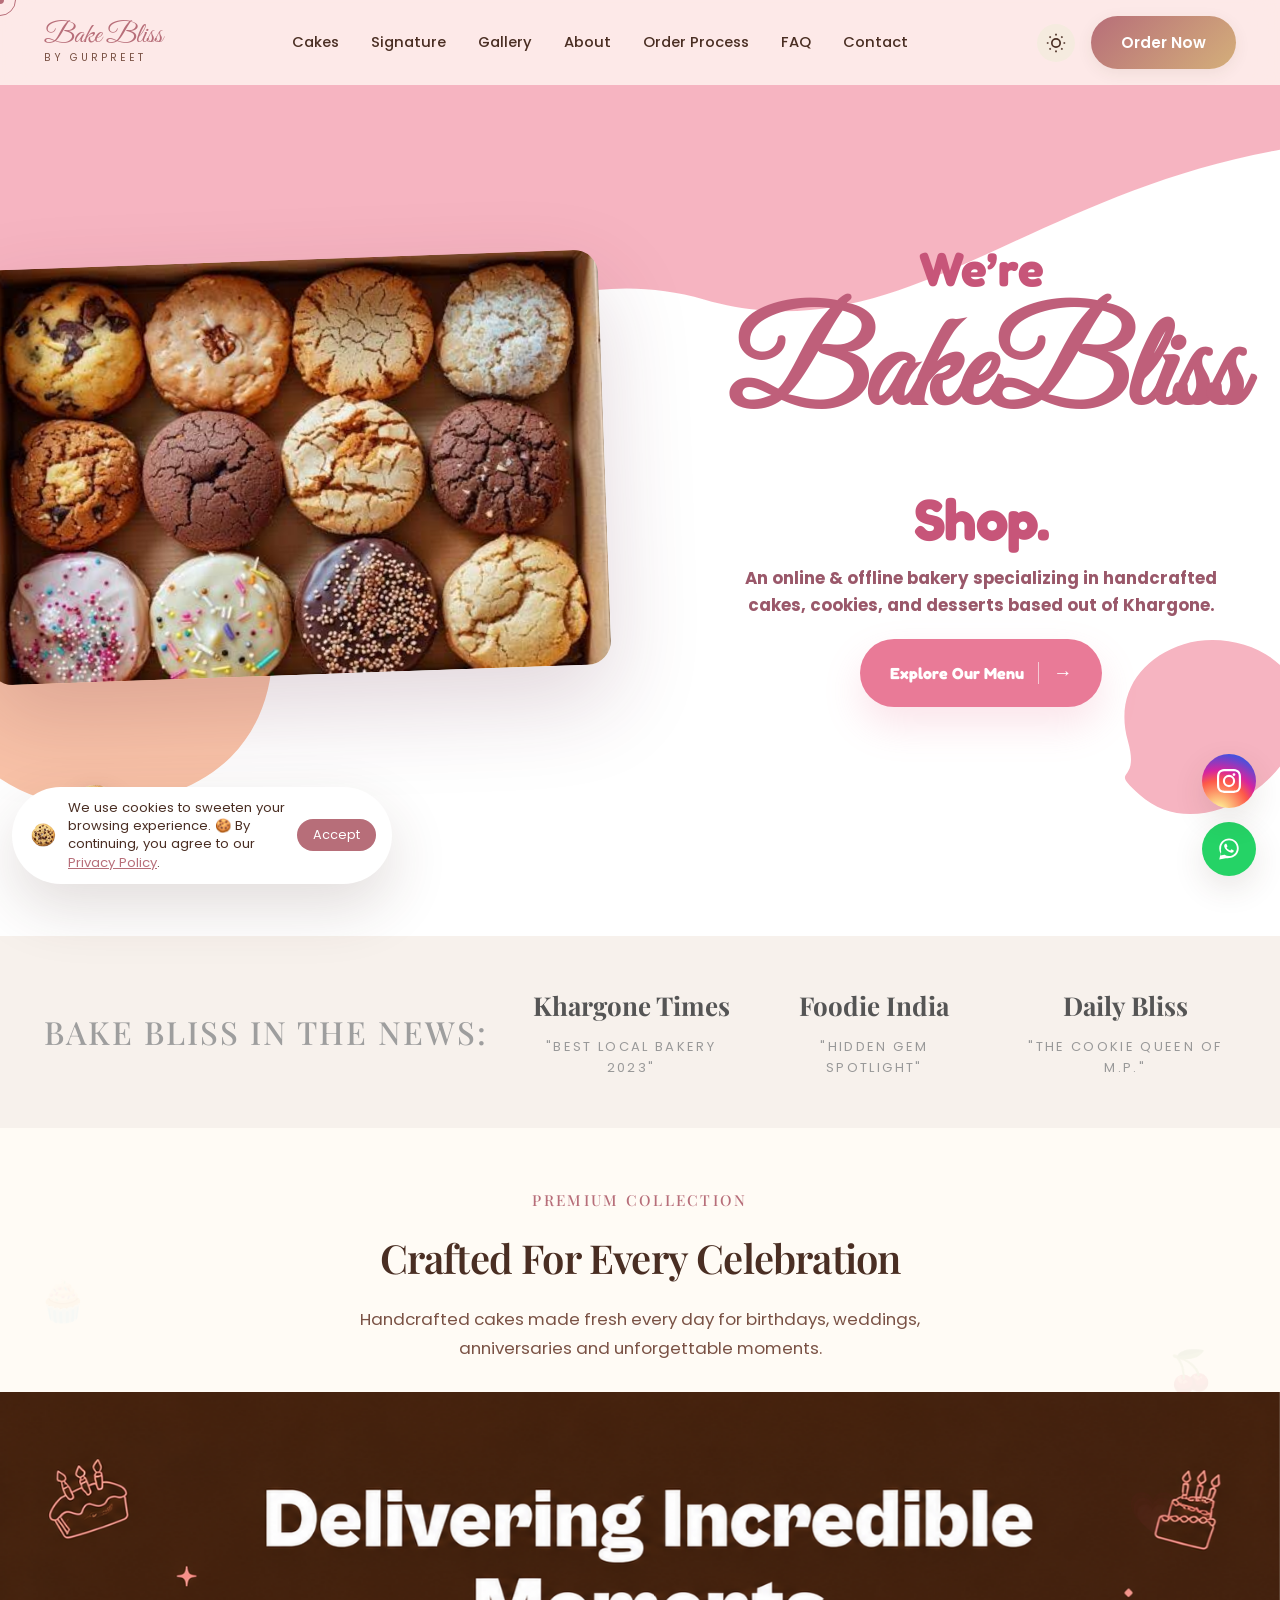
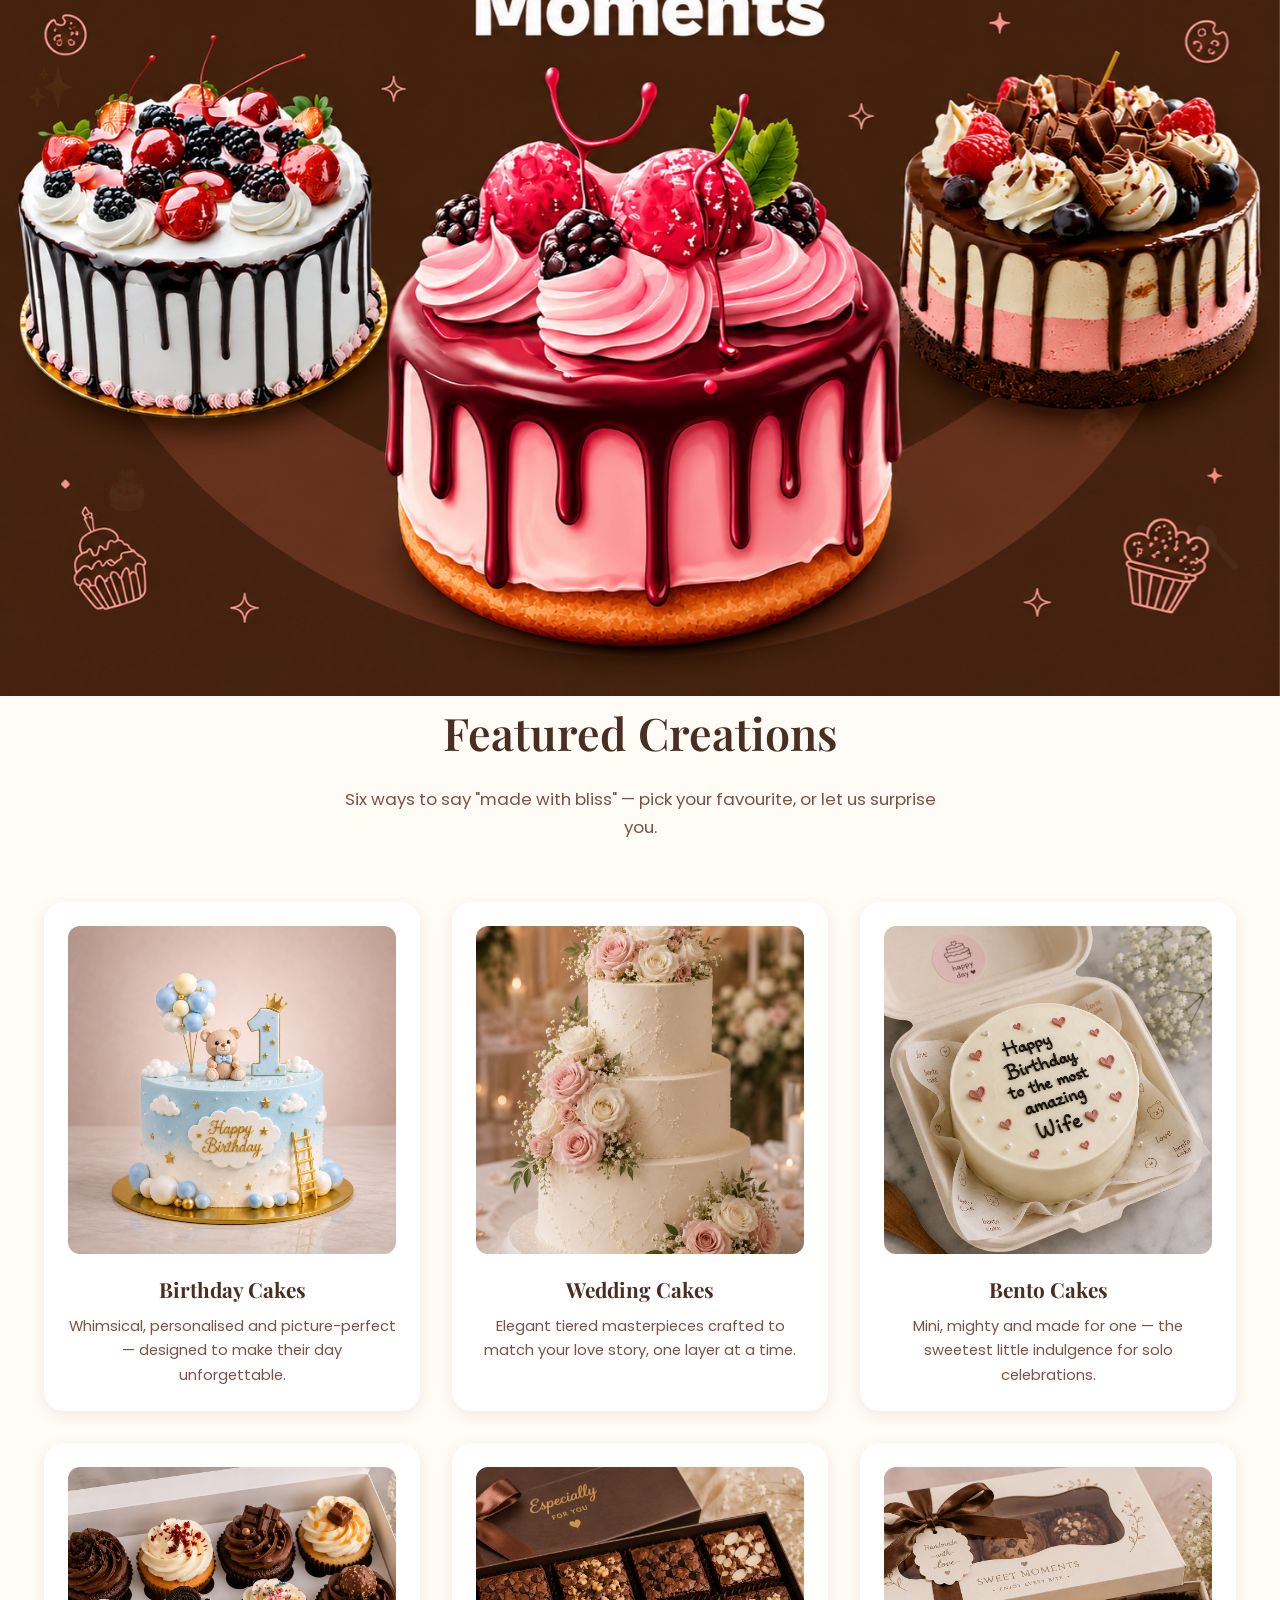
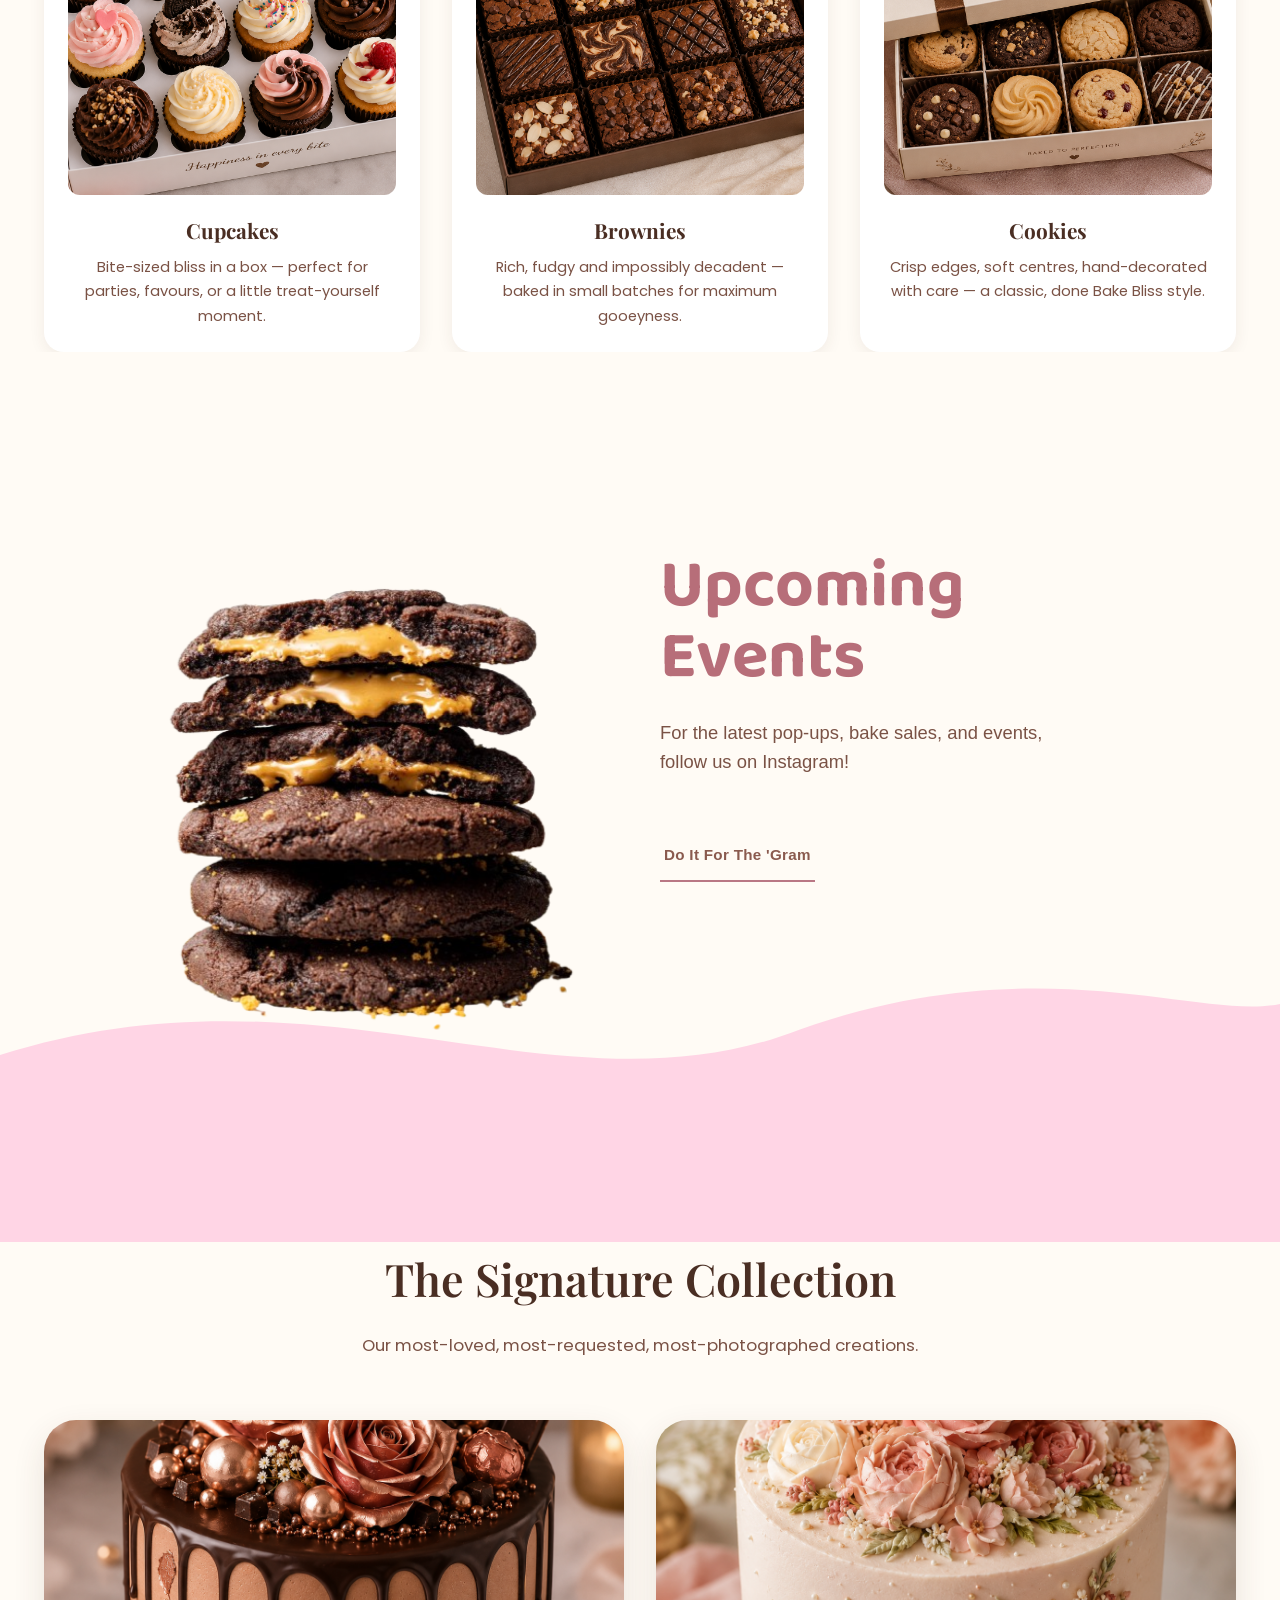
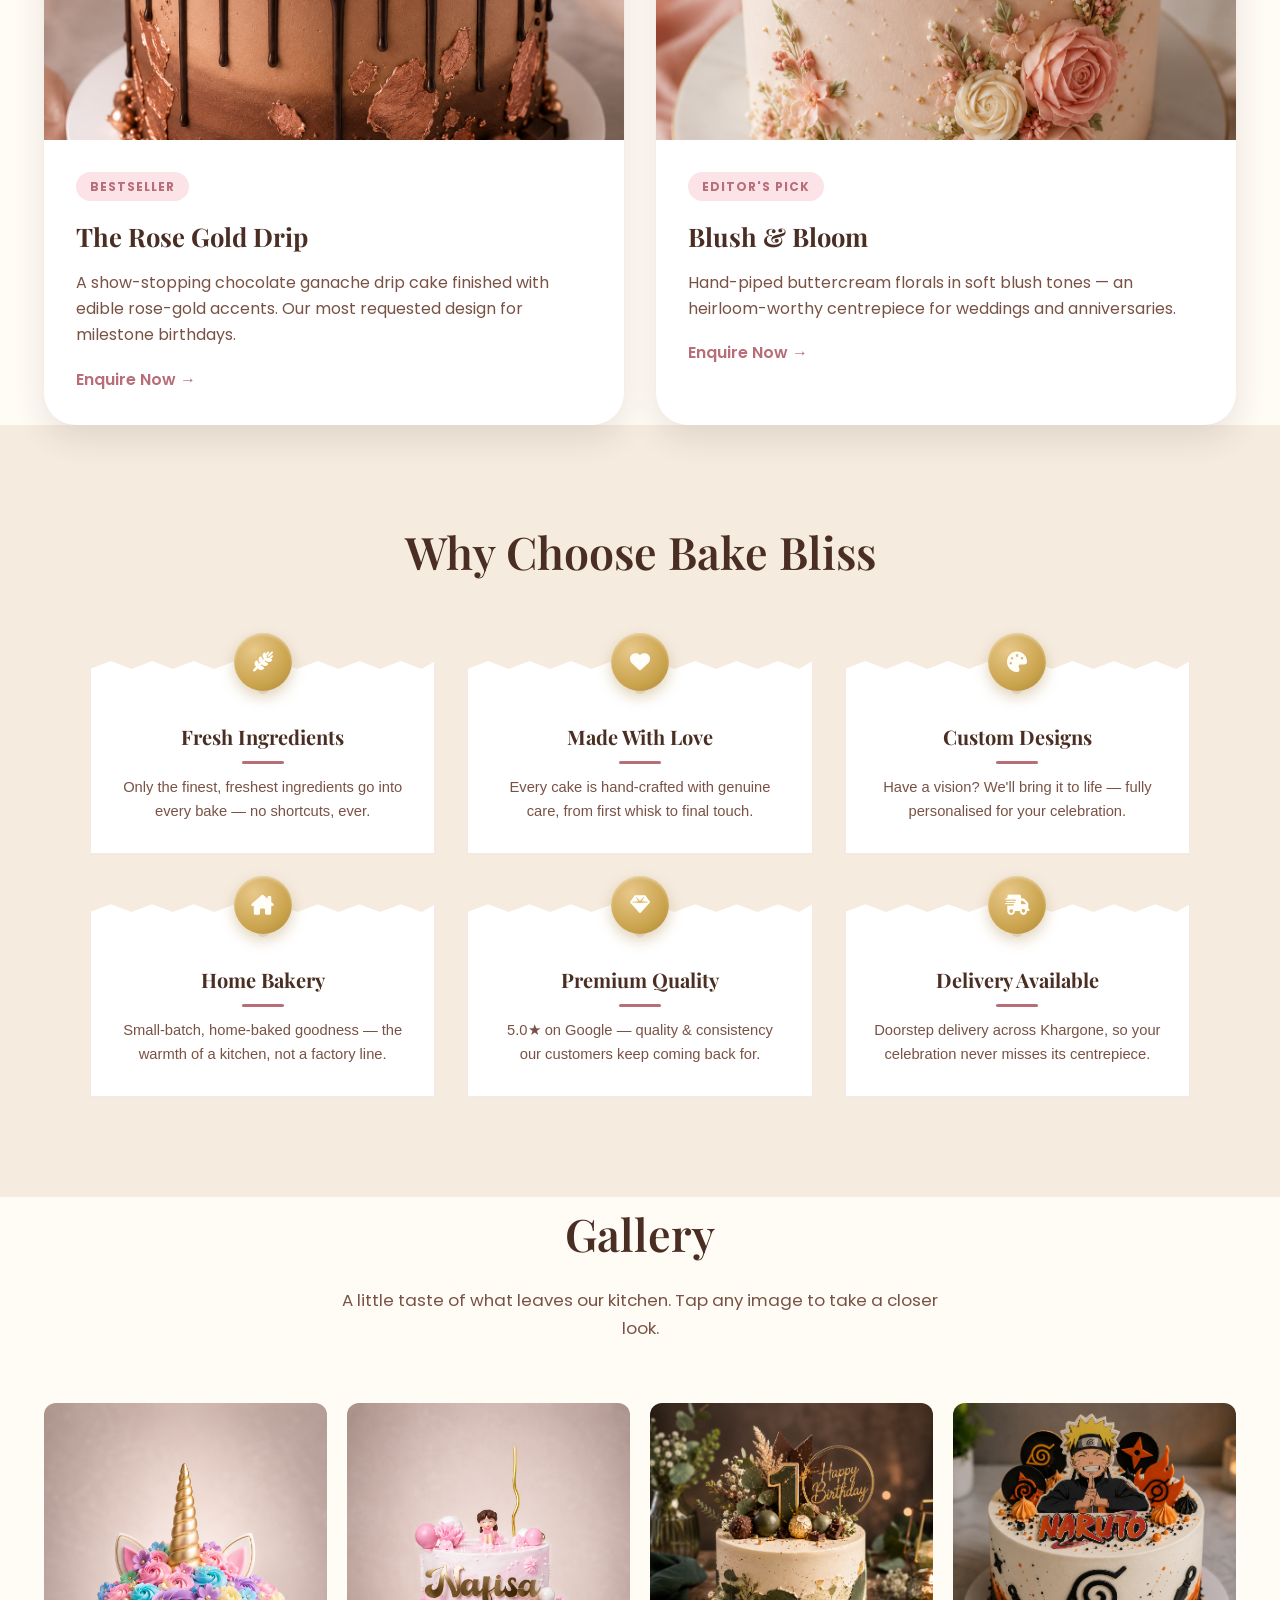
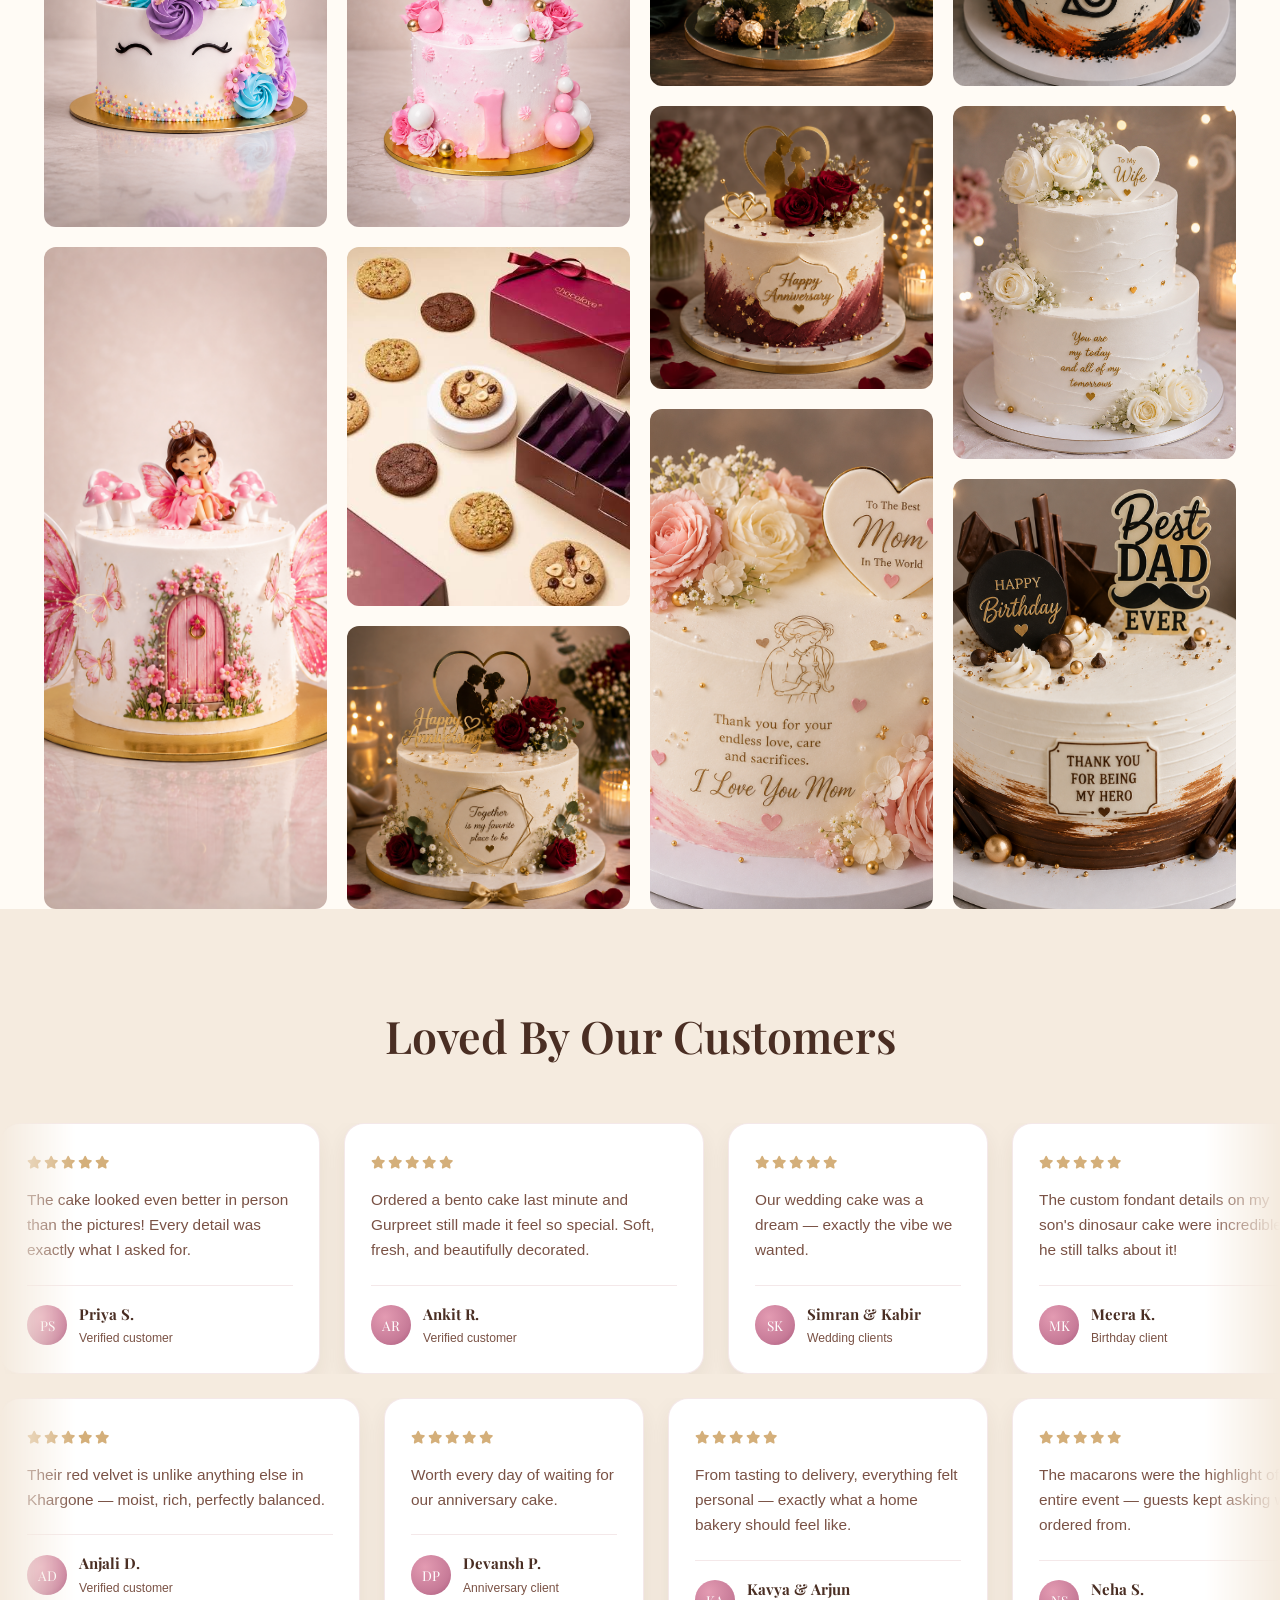
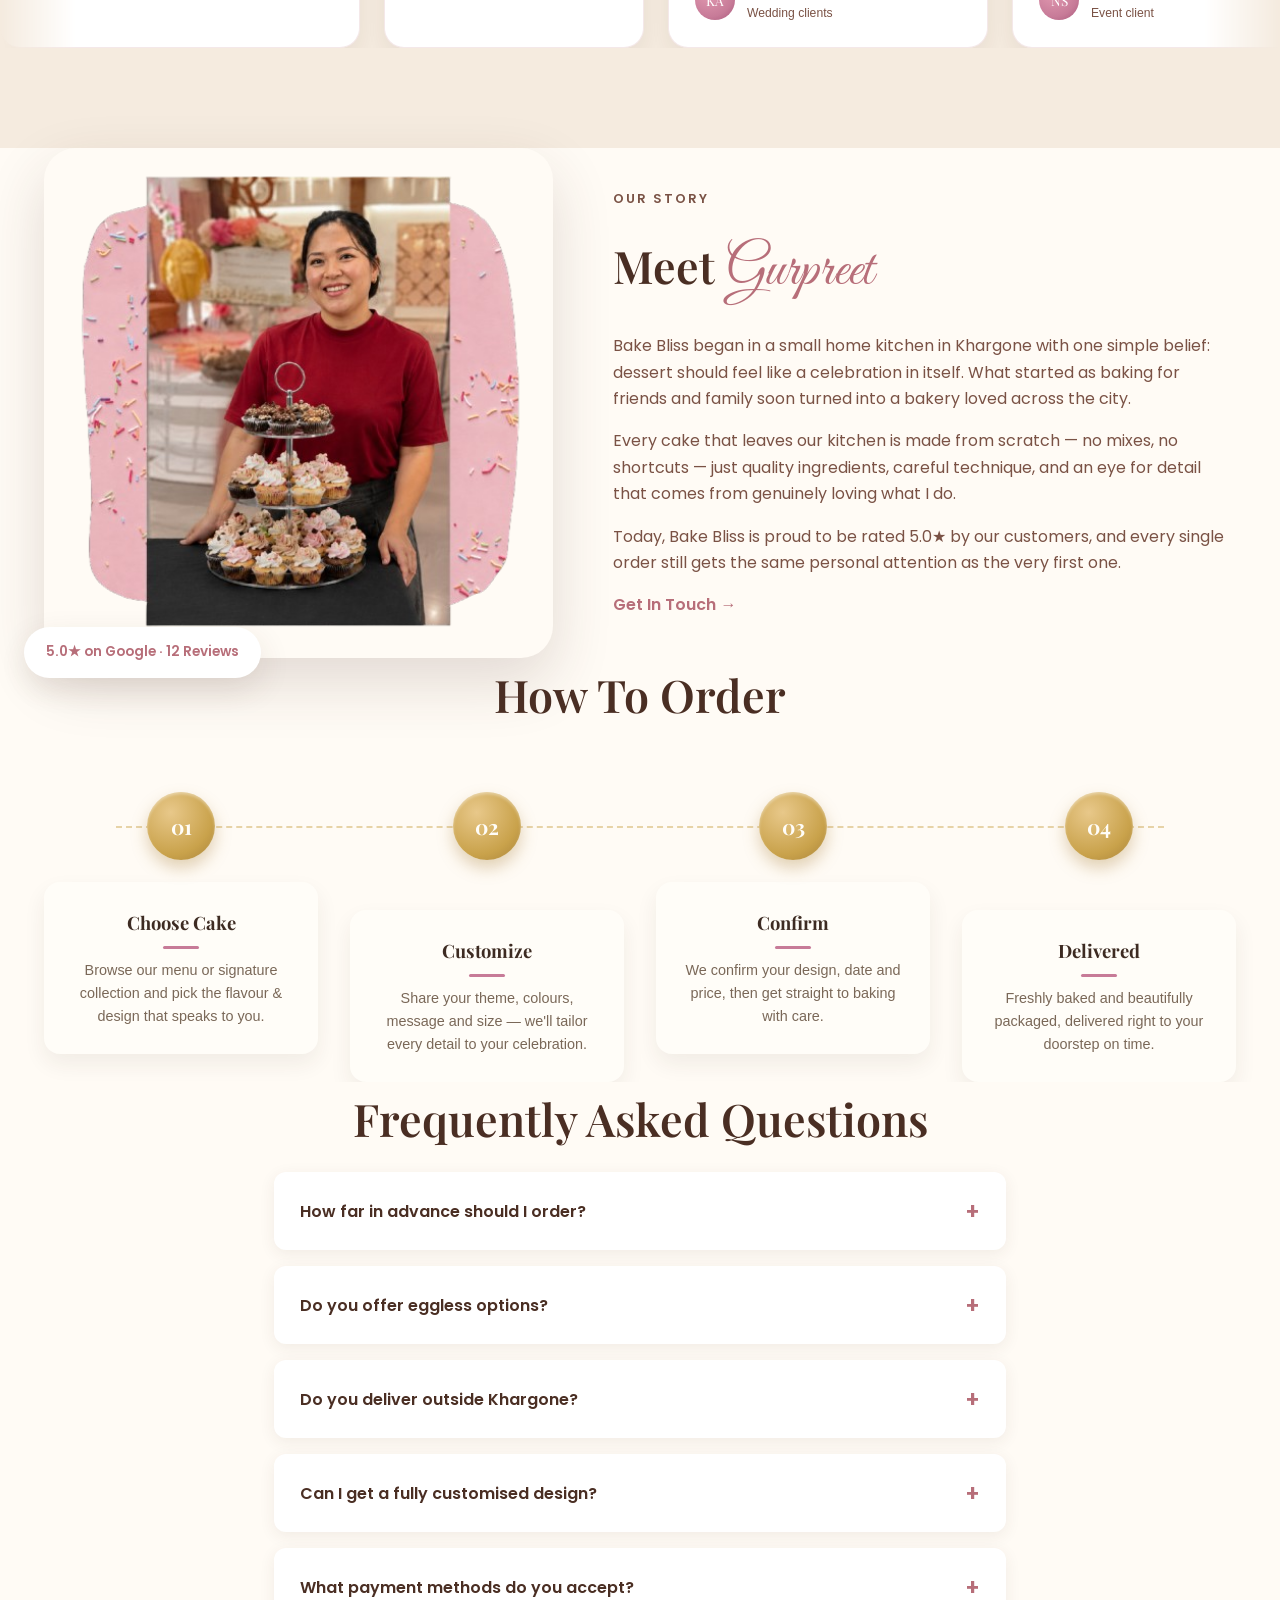
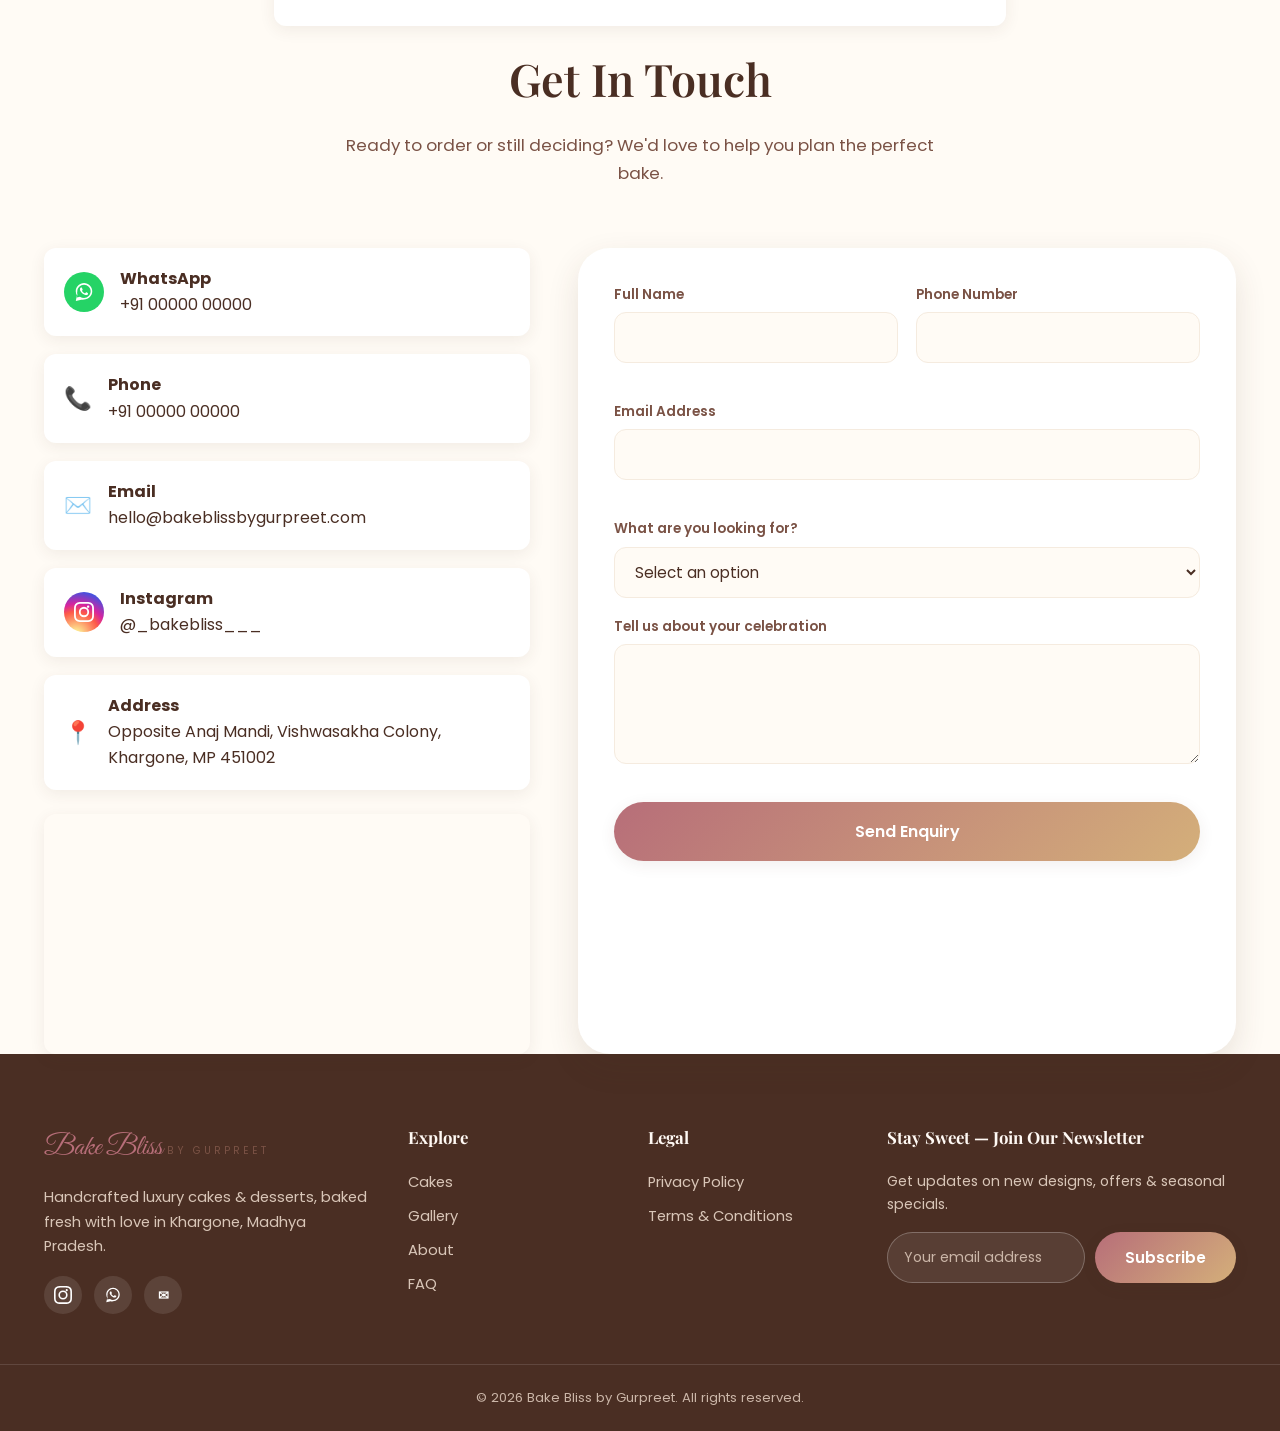
==== commit 77351d9c: "updated" ====
--- a/index.html
+++ b/index.html
@@ -80,13 +80,13 @@
 <body>
 
 <!-- ============ LOADING SCREEN ============ -->
-<div id="loading-screen">
+<!-- <div id="loading-screen">
     <img
         src="assets/images/loading-screen.png"
         alt="Bake Bliss Loading"
         class="loading-image"
     />
-</div>
+</div> -->
 
 <!-- ============ CUSTOM CURSOR (desktop only) ============ -->
 <div class="cursor-dot" id="cursor-dot"></div>
@@ -136,6 +136,7 @@
 
 <!-- ============ MOBILE MENU ============ -->
 <div class="mobile-menu" id="mobile-menu">
+  
   <a href="#cakes">Cakes</a>
   <a href="#signature">Signature</a>
   <a href="#gallery">Gallery</a>
@@ -174,7 +175,7 @@
           <span class="hero-title-script">BakeBliss</span>
           <span class="hero-title-label">Shop.</span>
         </h1>
-        <p class="hero-description">An online bakery specializing in handcrafted cakes, cookies, and desserts based out of Khargone.</p>
+        <p class="hero-description">An online & offline bakery specializing in handcrafted cakes, cookies, and desserts based out of Khargone.</p>
         <a href="#cakes" class="btn hero-button btn-ripple">
           <span>Explore Our Menu</span>
           <span class="hero-button-divider"></span>
--- a/style.css
+++ b/style.css
@@ -71,23 +71,124 @@
   padding: 0 24px;
 }
 
-section.section{ padding: 110px 0; }
-.section-alt{ background: var(--bg-alt); }
-
-.news-line{ padding: 26px 0; background: #F7F1EC; }
-[data-theme="dark"] .news-line{ background: linear-gradient(135deg, #3b221b 0%, #2a1712 55%, #1d0f0c 100%); box-shadow: inset 0 1px 0 rgba(255,255,255,0.06); }
-.news-line-inner{ display:flex; align-items:center; justify-content:space-between; gap: 40px; flex-wrap: wrap; min-height: 140px; }
-.news-line .eyebrow{ font-family: var(--font-display); font-size: 32px; font-weight: 500; letter-spacing: 0; text-transform: none; color: #9E9E9E; margin: 0; white-space: nowrap; }
-[data-theme="dark"] .news-line .eyebrow{ color: #f8e7d4; }
-.news-grid{ display:flex; align-items:center; gap: 44px; flex: 1; min-width: 0; justify-content: flex-end; flex-wrap: wrap; }
-.news-item{ text-align:center; padding: 0; border-radius: 0; background: transparent; box-shadow: none; }
-.news-item h3{ margin-bottom: 6px; font-family: var(--font-display); font-size: 26px; font-weight: 700; color: #555555; }
-[data-theme="dark"] .news-item h3{ color: #ffe9ef; }
-.news-item p{ color: #999999; font-size: 13px; text-transform: uppercase; letter-spacing: 0.18em; margin: 0; }
-[data-theme="dark"] .news-item p{ color: #e8b4bc; }
-
-.eyebrow.center{ text-align:left; width: auto; }
-
+/* ============ NEWS HIGHLIGHT ============ */
+
+.news-line{
+    padding: 26px 0;
+    background: #F7F1EC;
+}
+
+[data-theme="dark"] .news-line{
+    background: linear-gradient(135deg,#3b221b 0%,#2a1712 55%,#1d0f0c 100%);
+    box-shadow: inset 0 1px 0 rgba(255,255,255,.06);
+}
+
+.news-line-inner{
+    display:flex;
+    align-items:center;
+    justify-content:space-between;
+    gap:40px;
+    min-height:140px;
+}
+
+.news-line .eyebrow{
+    font-family:var(--font-display);
+    font-size:32px;
+    font-weight:500;
+    color:#9E9E9E;
+    margin:0;
+    white-space:nowrap;
+}
+
+[data-theme="dark"] .news-line .eyebrow{
+    color:#f8e7d4;
+}
+
+.news-grid{
+    display:flex;
+    align-items:center;
+    justify-content:flex-end;
+    gap:44px;
+    flex:1;
+}
+
+.news-item{
+    text-align:center;
+}
+
+.news-item h3{
+    margin:0 0 8px;
+    font-family:var(--font-display);
+    font-size:26px;
+    font-weight:700;
+    color:#555;
+}
+
+.news-item p{
+    margin:0;
+    color:#999;
+    font-size:13px;
+    letter-spacing:.18em;
+    text-transform:uppercase;
+}
+
+[data-theme="dark"] .news-item h3{
+    color:#ffe9ef;
+}
+
+[data-theme="dark"] .news-item p{
+    color:#e8b4bc;
+}
+
+
+/* ================= MOBILE ================= */
+
+@media (max-width: 768px){
+
+    .news-line{
+        padding:60px 0;
+    }
+
+    .news-line-inner{
+        flex-direction:column;
+        justify-content:center;
+        align-items:center;
+        text-align:center;
+        gap:40px;
+        min-height:auto;
+    }
+
+    .news-line .eyebrow{
+        font-size:38px;
+        text-align:center;
+        white-space:normal;   /* allows wrapping */
+        width:100%;
+    }
+
+    .news-grid{
+        width:100%;
+        flex-direction:column;
+        justify-content:center;
+        align-items:center;
+        gap:34px;
+    }
+
+    .news-item{
+        width:100%;
+        text-align:center;
+    }
+
+    .news-item h3{
+        font-size:30px;
+        margin-bottom:8px;
+    }
+
+    .news-item p{
+        font-size:15px;
+        letter-spacing:.15em;
+        line-height:1.6;
+    }
+}
 /* ============ FLOATING CAKES SHOWCASE ============ */
 .floating-showcase {
   position: relative;
@@ -550,7 +651,7 @@
   position:relative;
   z-index:2;
   max-width: 1240px;
-  margin: 0 auto;
+  margin: 30px auto;
   padding: 48px 24px;
 }
 .hero-grid{
@@ -608,7 +709,7 @@
   transform: translateY(-6px);
 }
 .hero-title-label{
-  display:inline-block;
+  display:contents;
   font-family: 'Fredoka One', 'Poppins', sans-serif;
   font-size: 58px;
   font-weight: 900;
@@ -809,23 +910,25 @@
 
 .gram-btn {
   display: inline-block;
-  font-family: 'Jost', sans-serif;
+  margin-top: 18px;   /* Move it down */
+  font-family: "Jost", sans-serif;
   font-weight: 600;
   font-size: 0.95rem;
-  letter-spacing: 0.3px;
-  color: var(--text);
-  background: transparent;
+  letter-spacing: .3px;
+
+  color: #8A5A4E;
   text-decoration: none;
-  border-bottom: 2px solid var(--rose-gold);
+
+  border-bottom: 2px solid #B97784;
   padding: 12px 4px;
-  transition: background 0.3s ease, color 0.3s ease, padding 0.3s ease, border-radius 0.3s ease;
+  transition: all .35s ease;
 }
 
 .gram-btn:hover {
-  background: var(--rose-gold);
+  background: #C67C8C;
   color: #fff;
   border-bottom-color: transparent;
-  border-radius: 50px;
+  border-radius: 999px;
   padding: 12px 32px;
 }
 
@@ -1609,4 +1712,5 @@
 /* Reduced motion */
 @media (prefers-reduced-motion: reduce){
   *{ animation-duration: 0.01ms !important; animation-iteration-count: 1 !important; transition-duration: 0.01ms !important; scroll-behavior: auto !important; }
-}+}
+
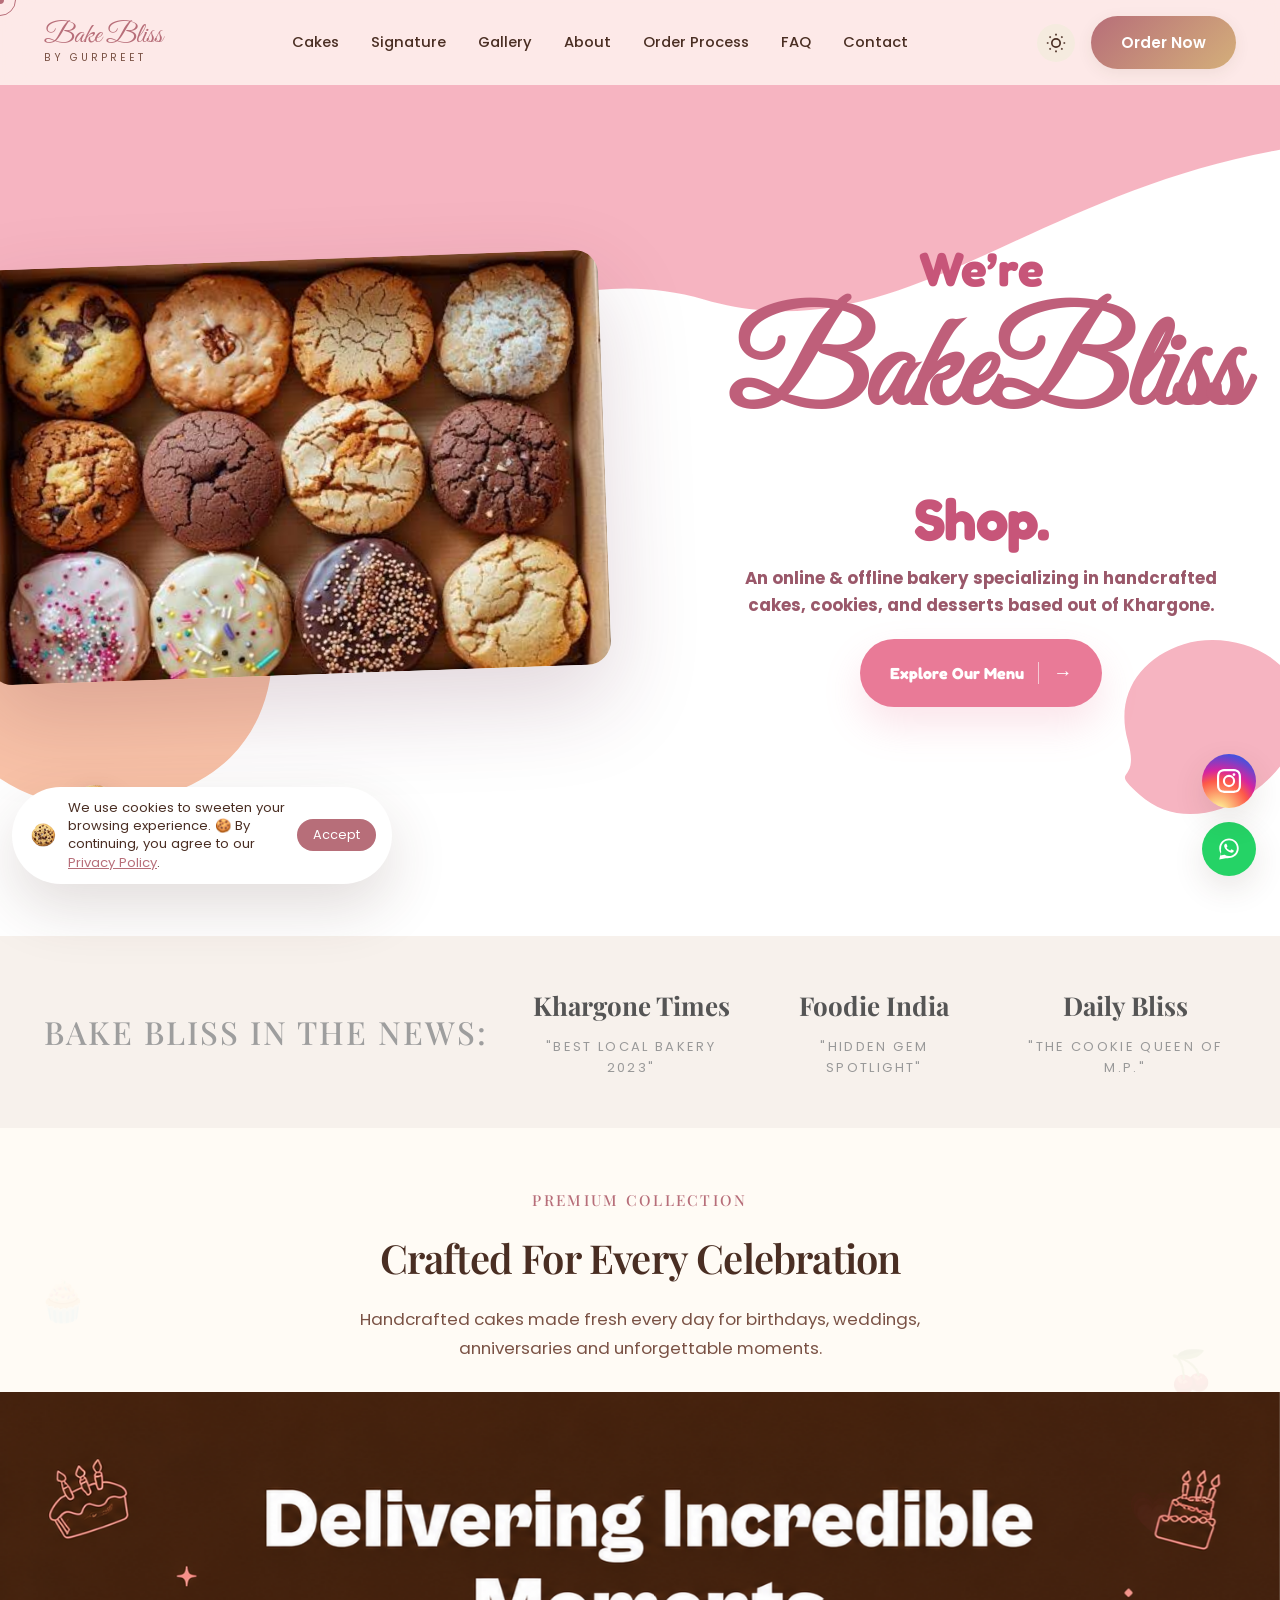
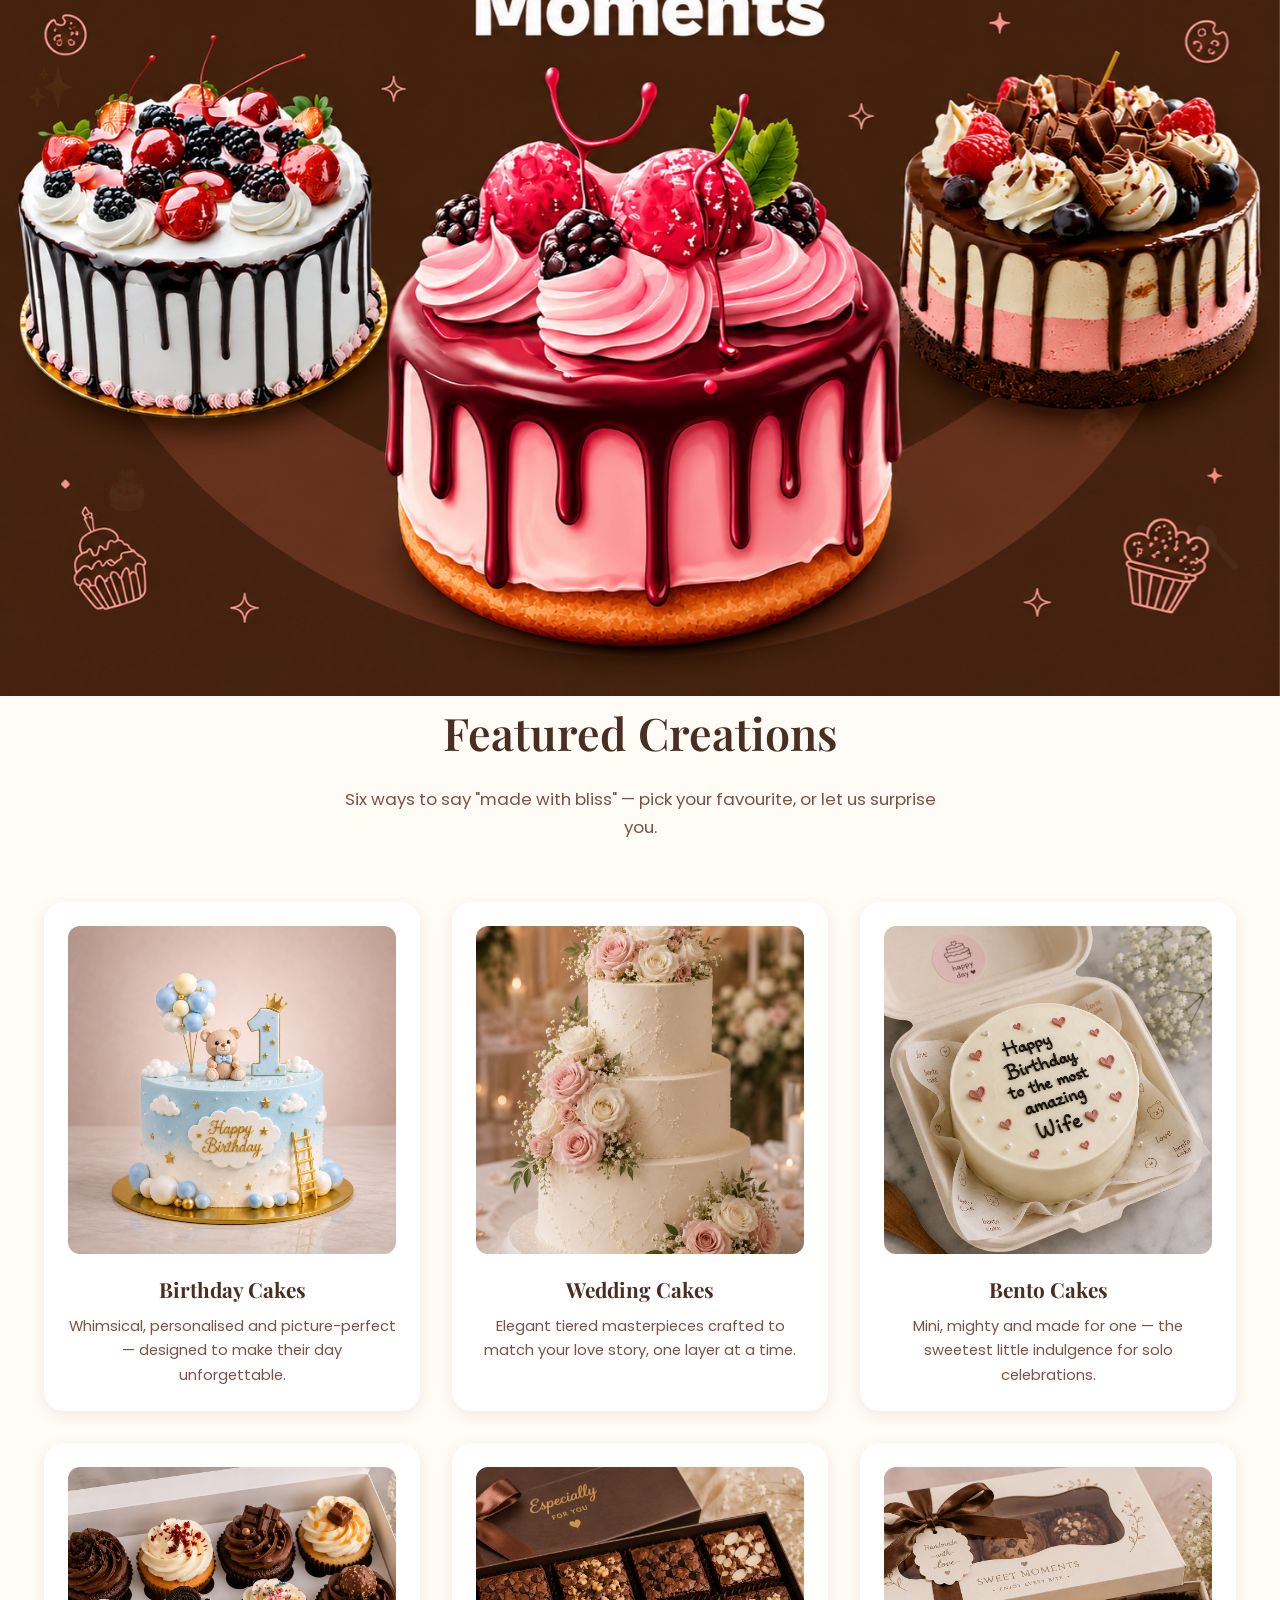
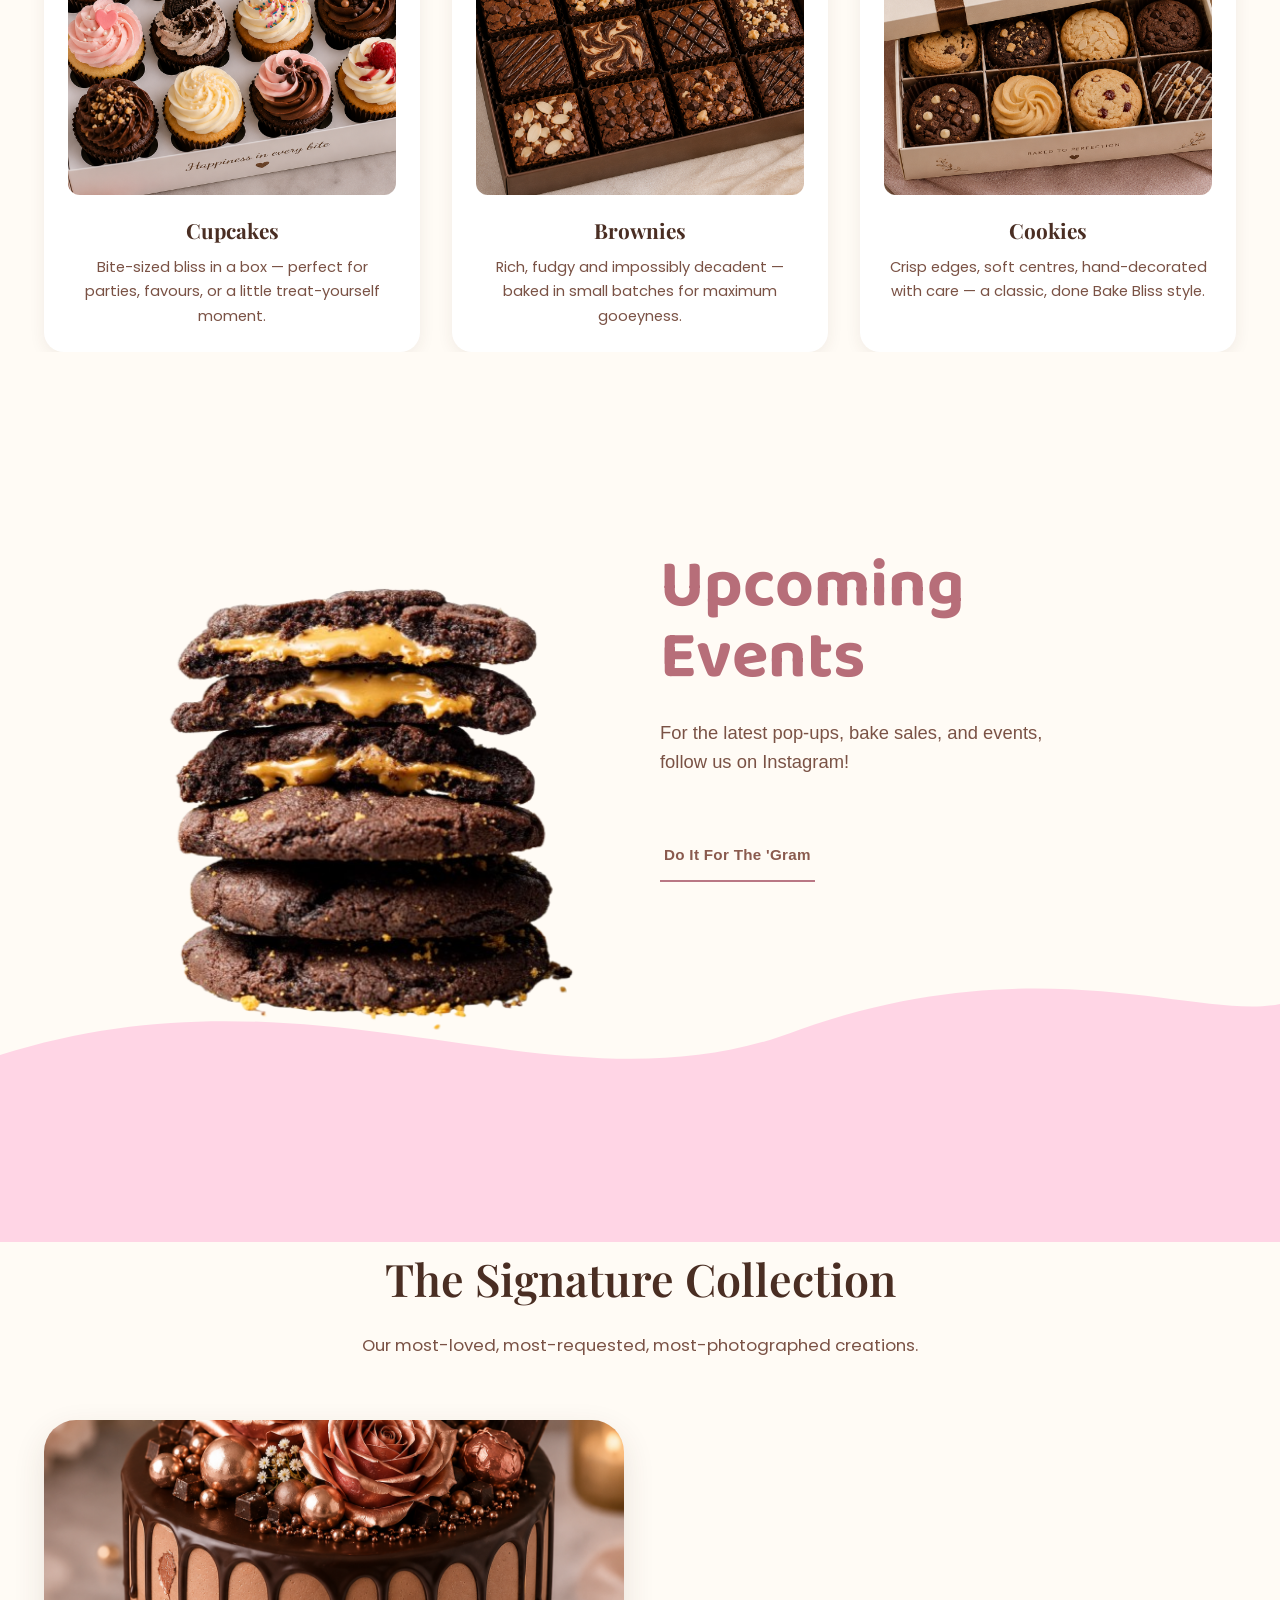
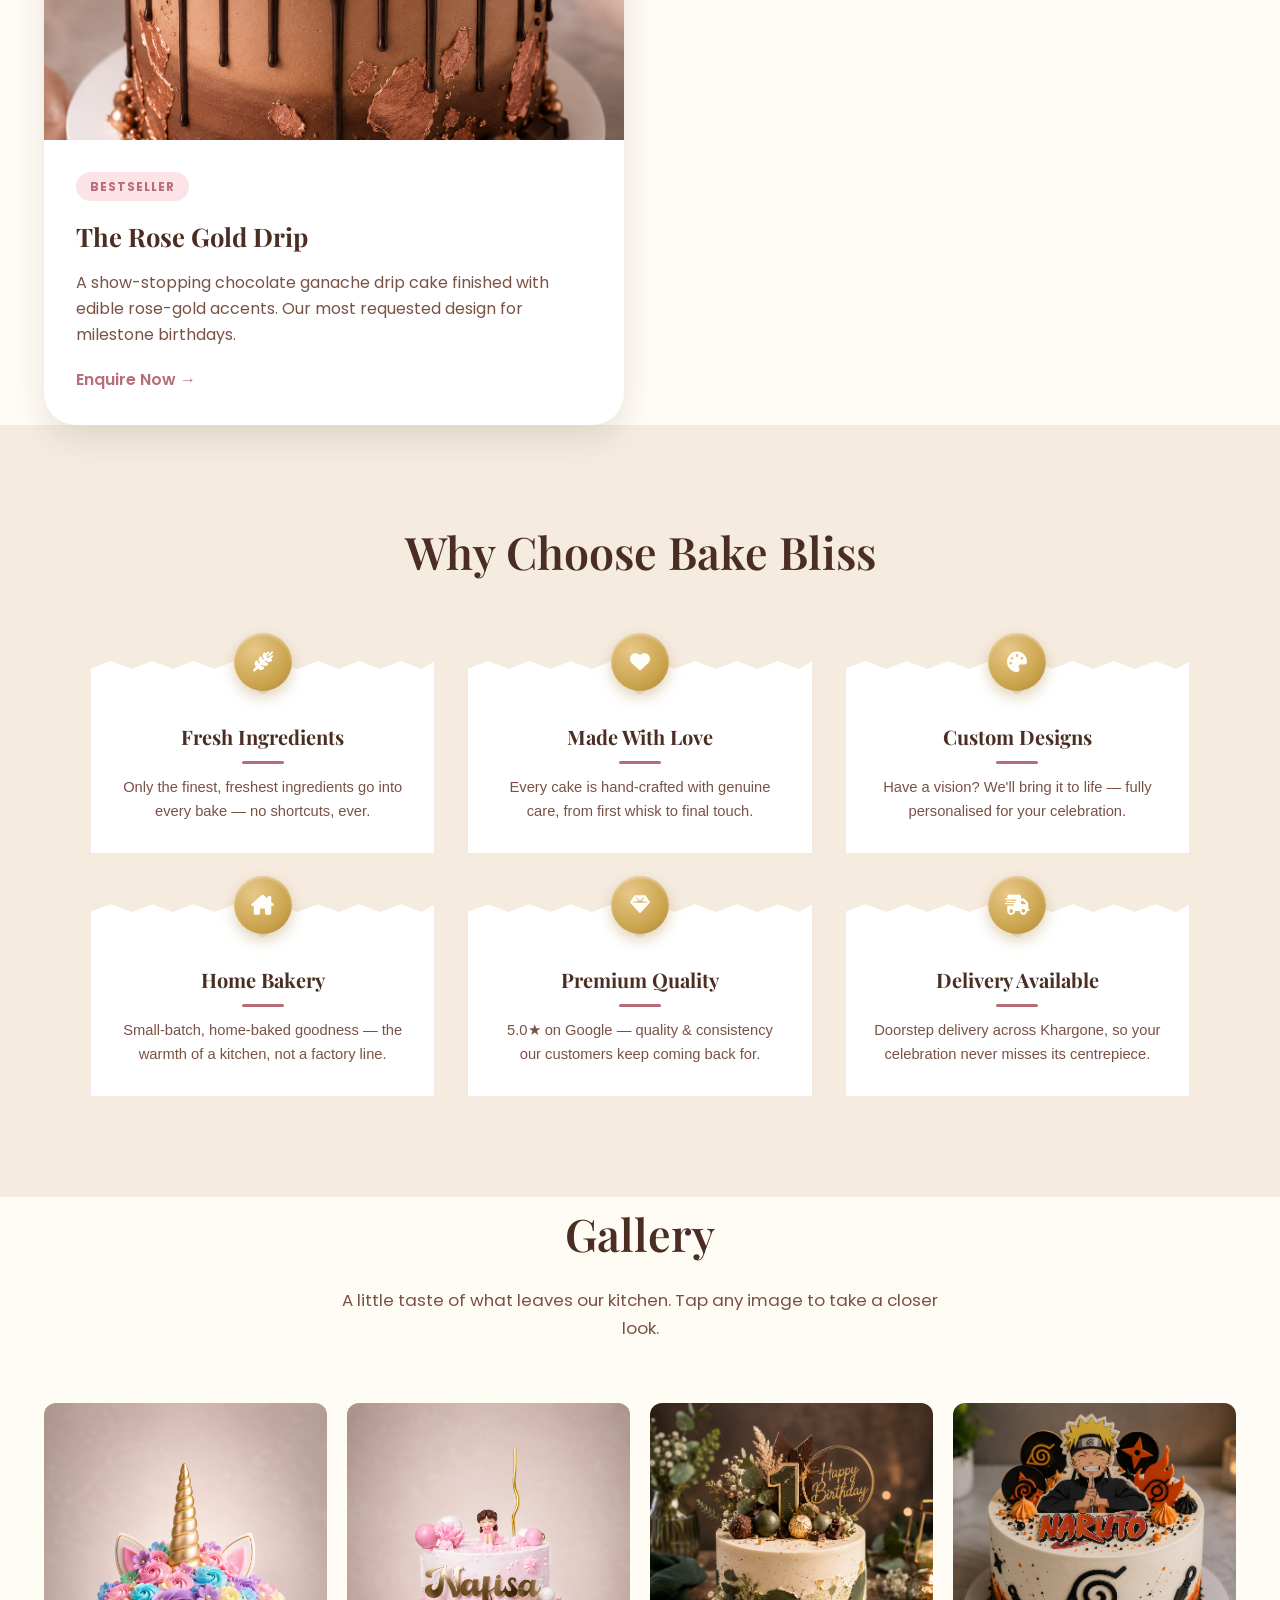
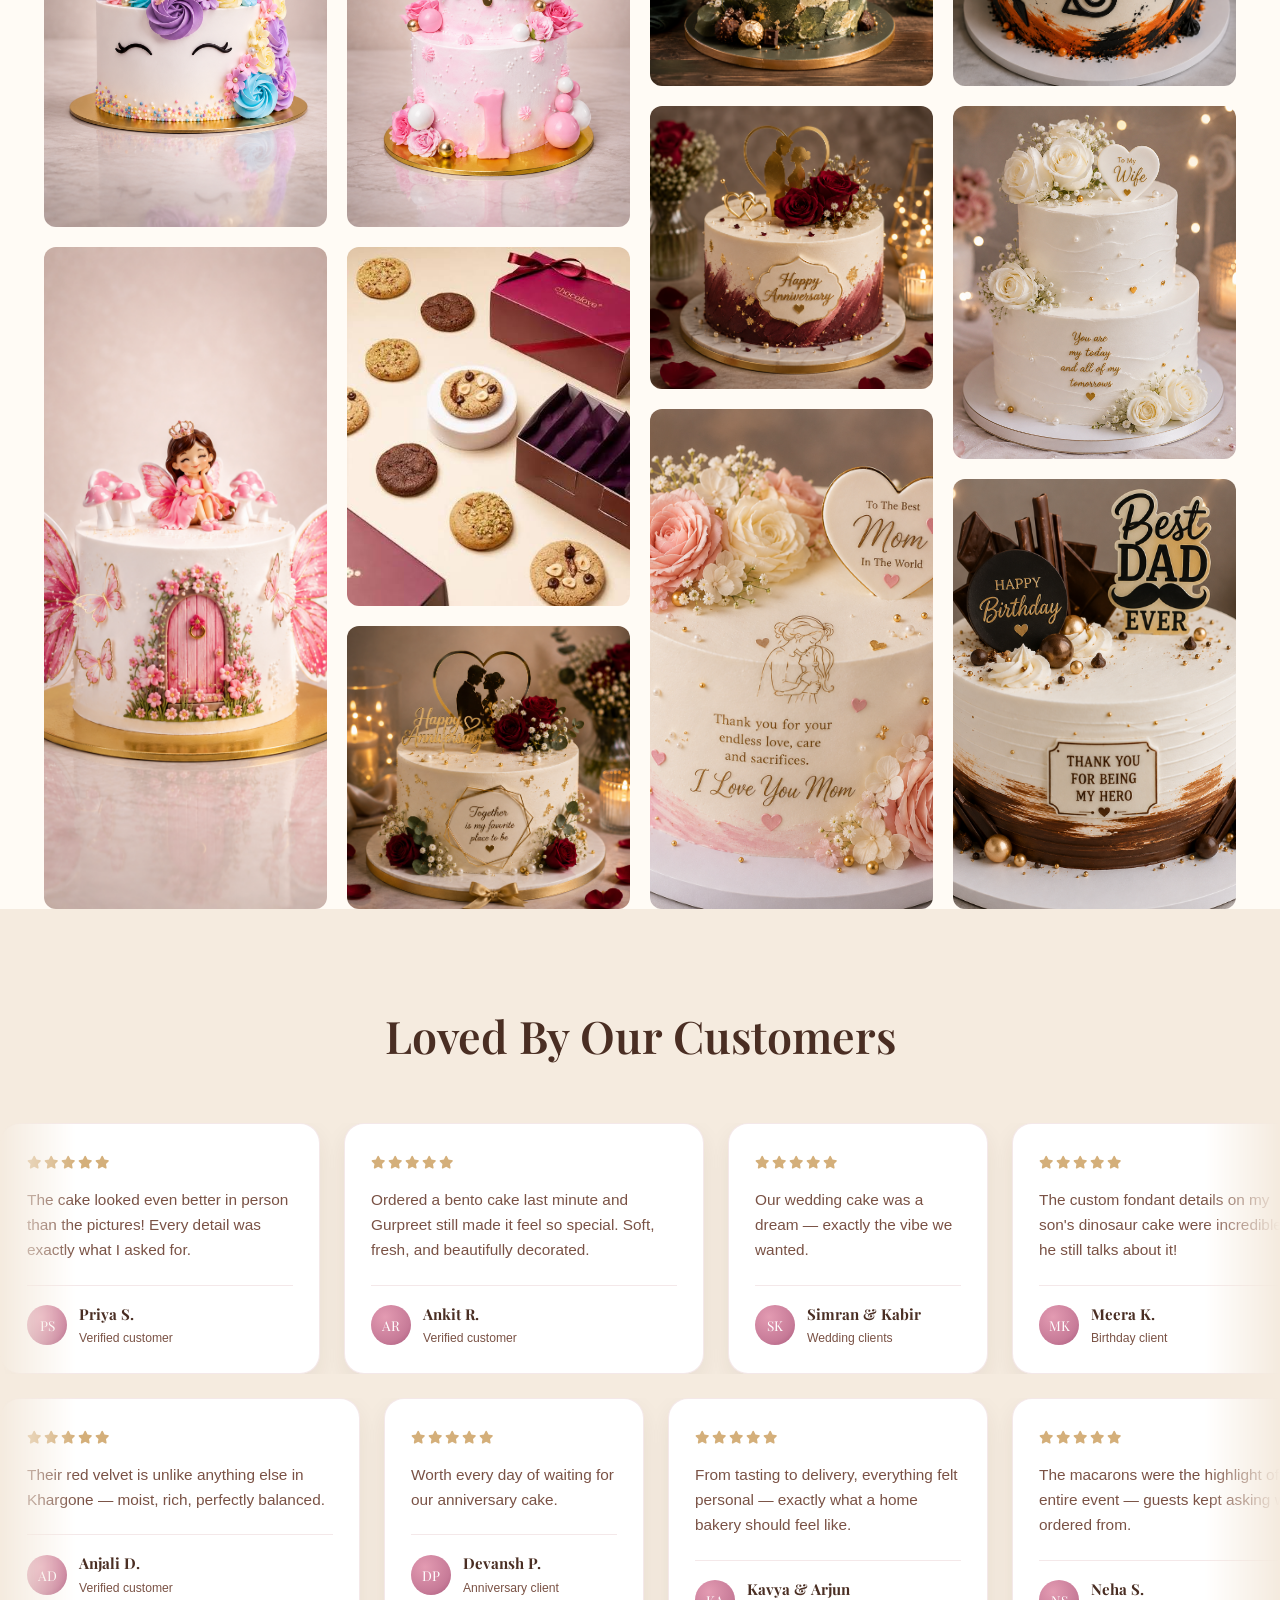
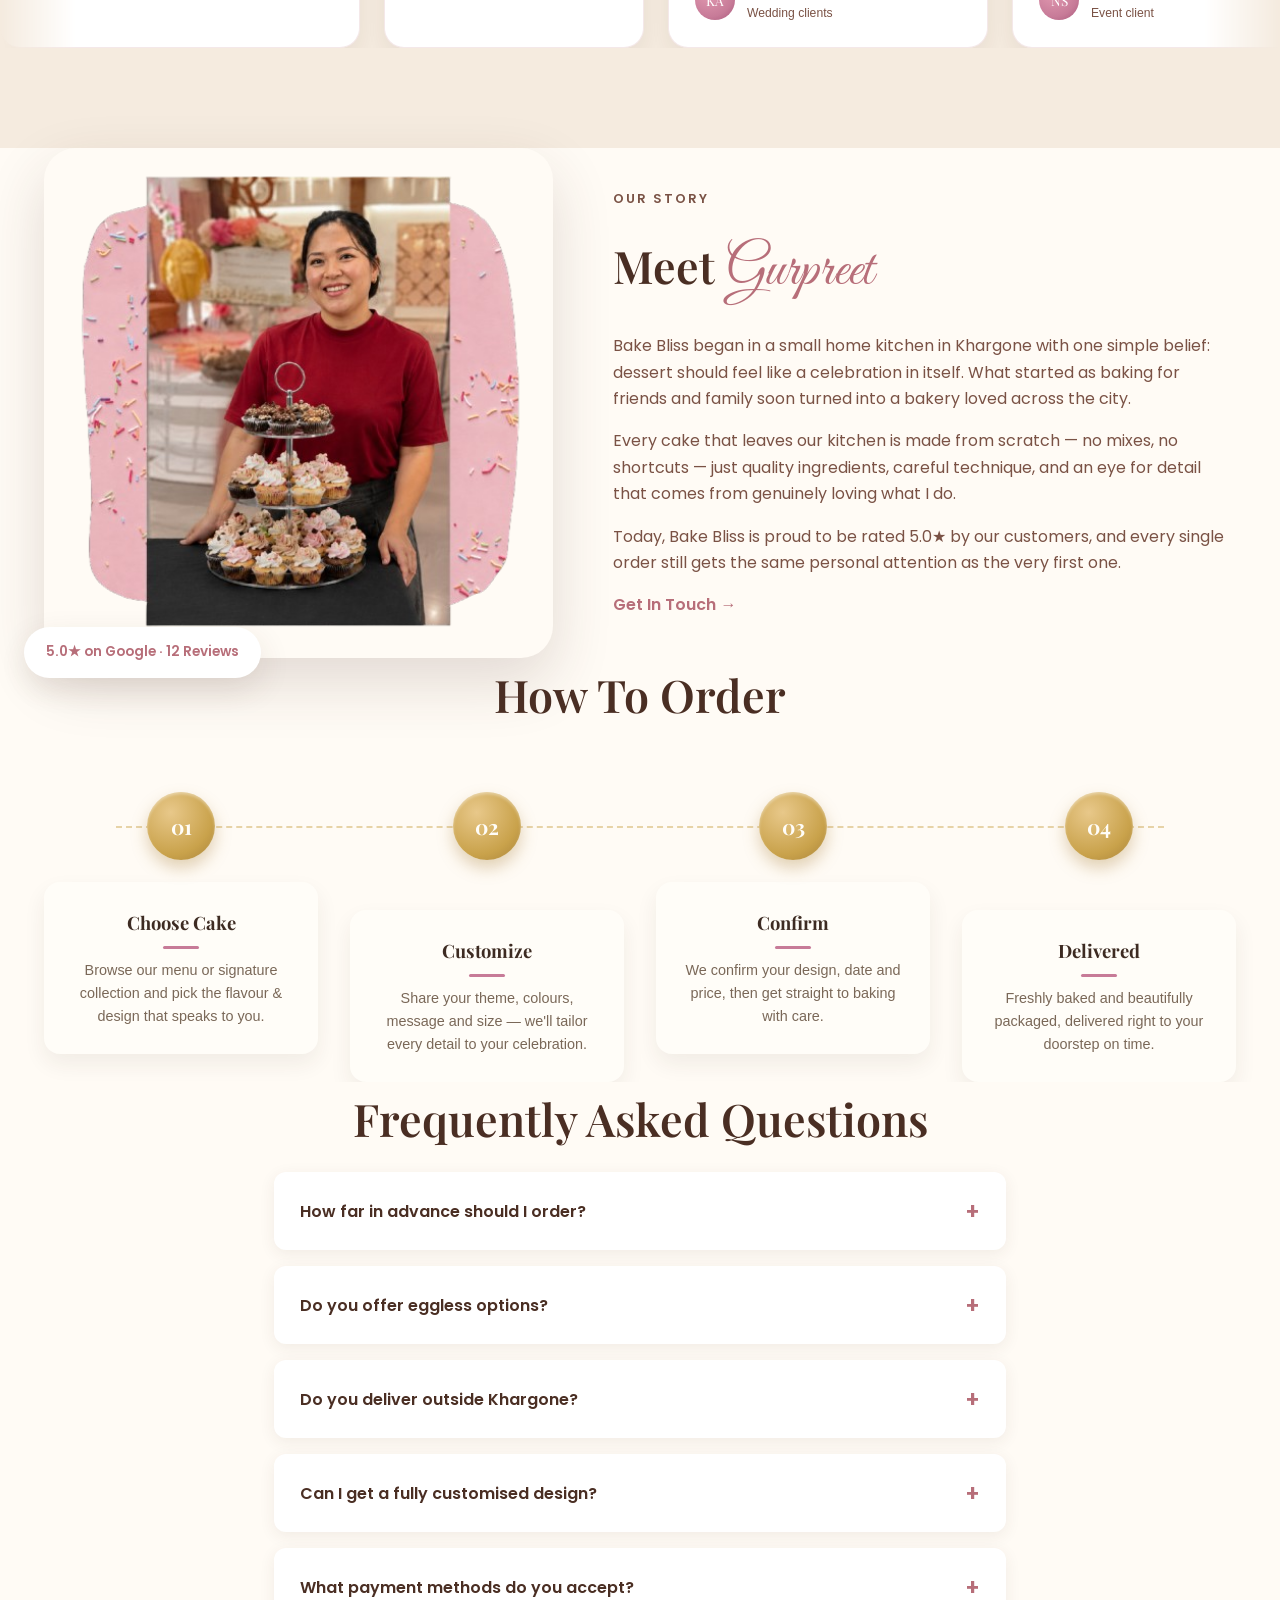
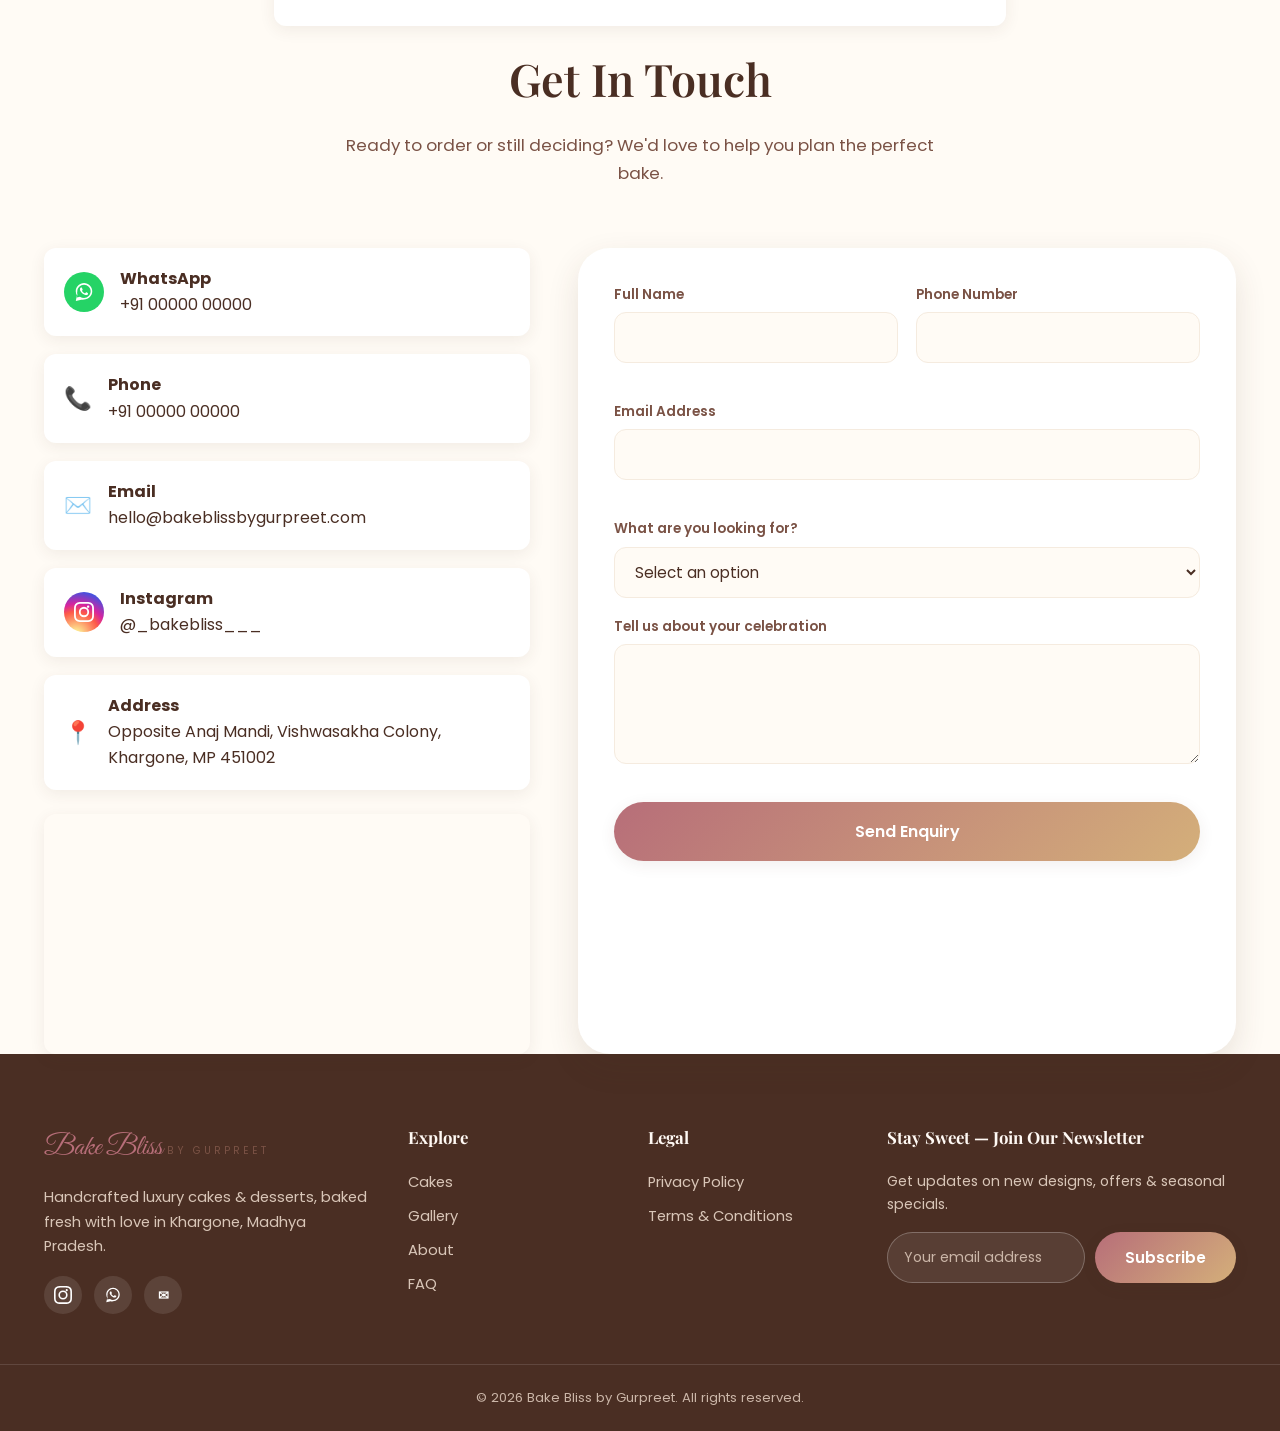
==== commit bf2249d5: "Update index.html" ====
--- a/index.html
+++ b/index.html
@@ -918,4 +918,4 @@
 })();
 </script>
 </body>
-</html>+</html>
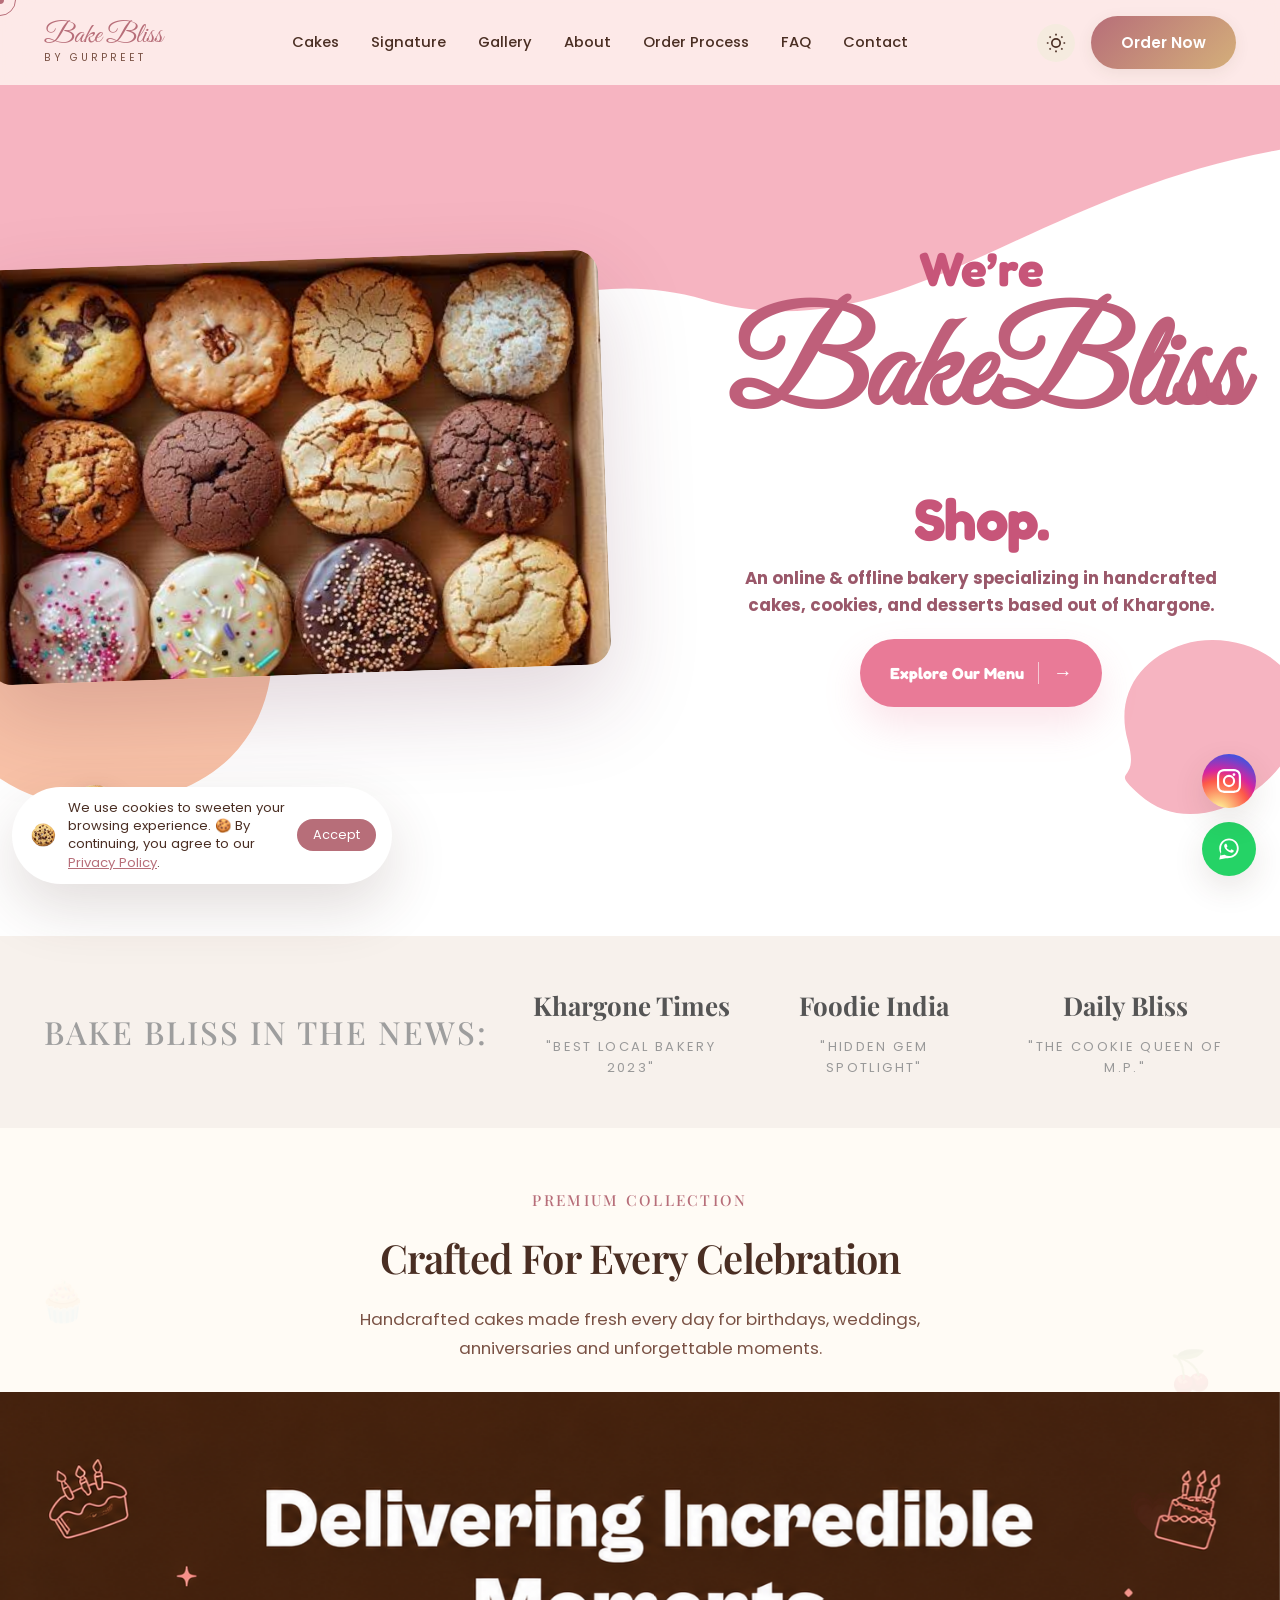
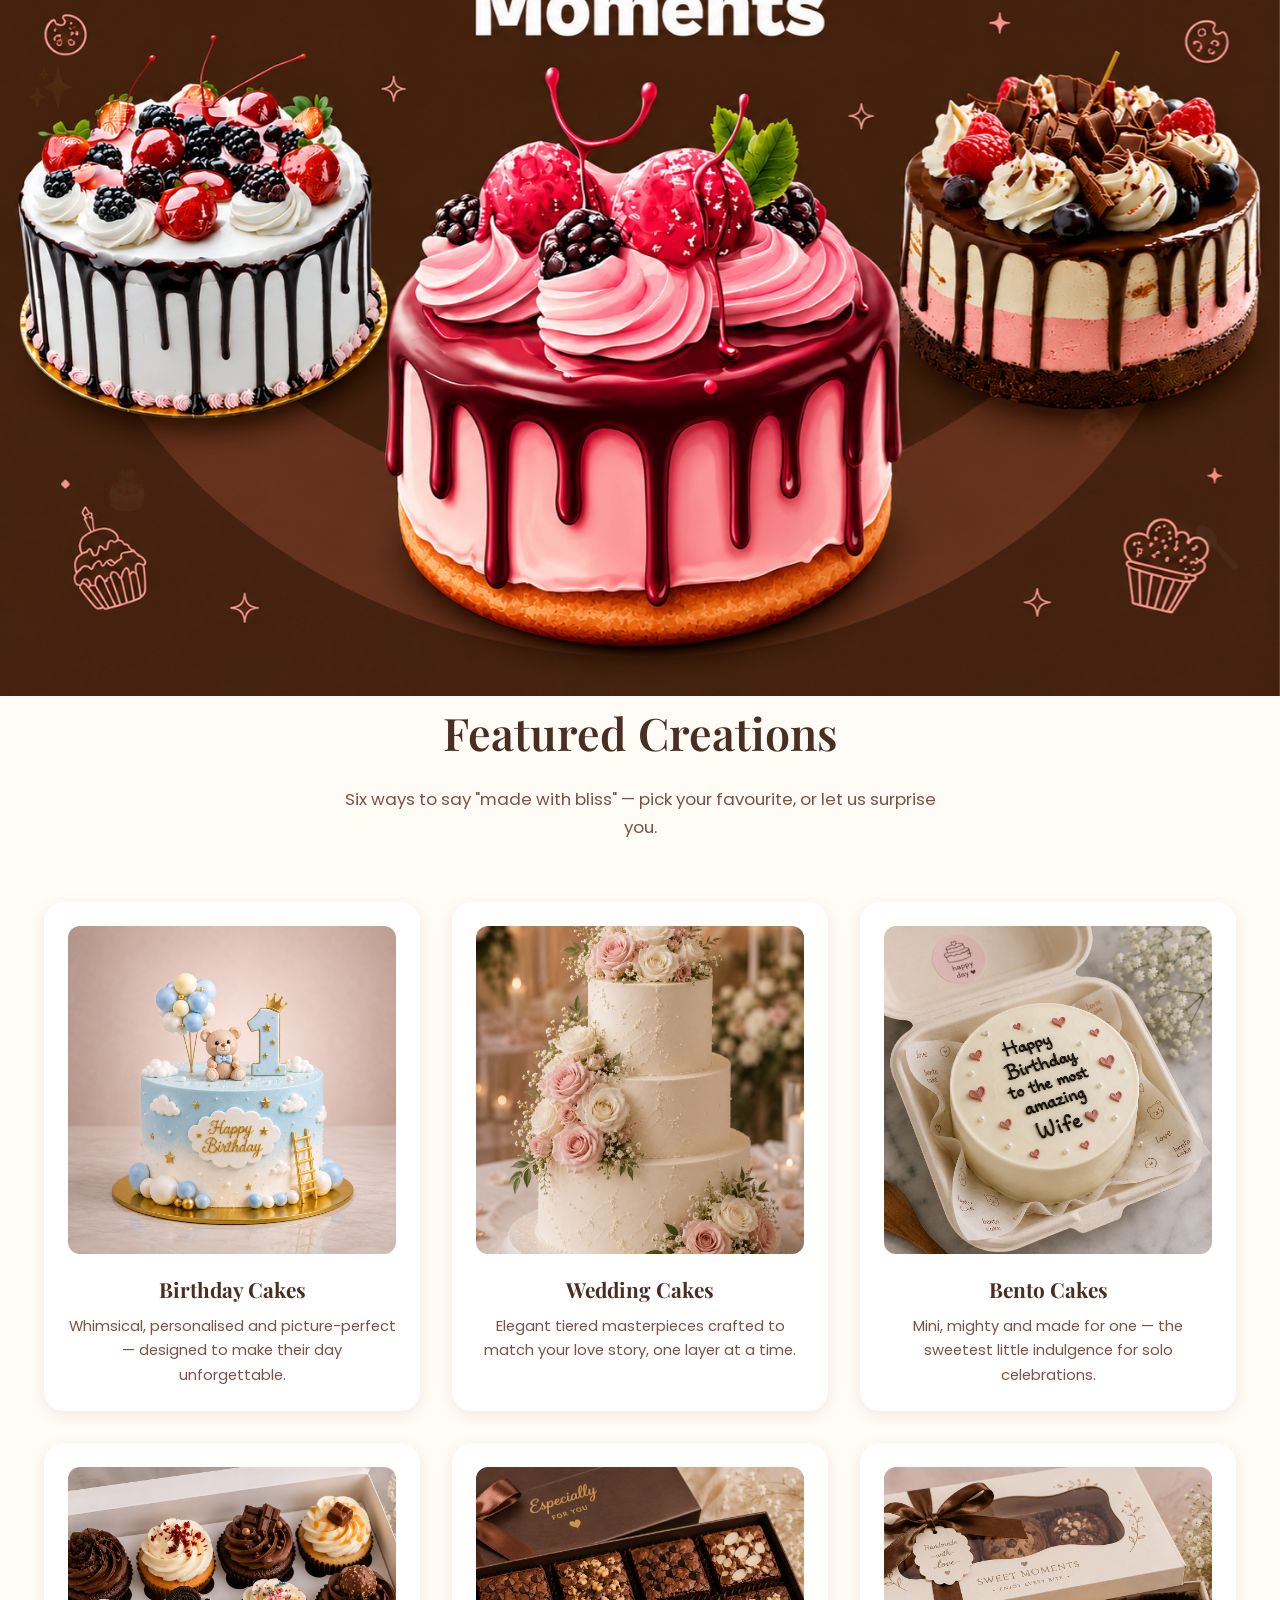
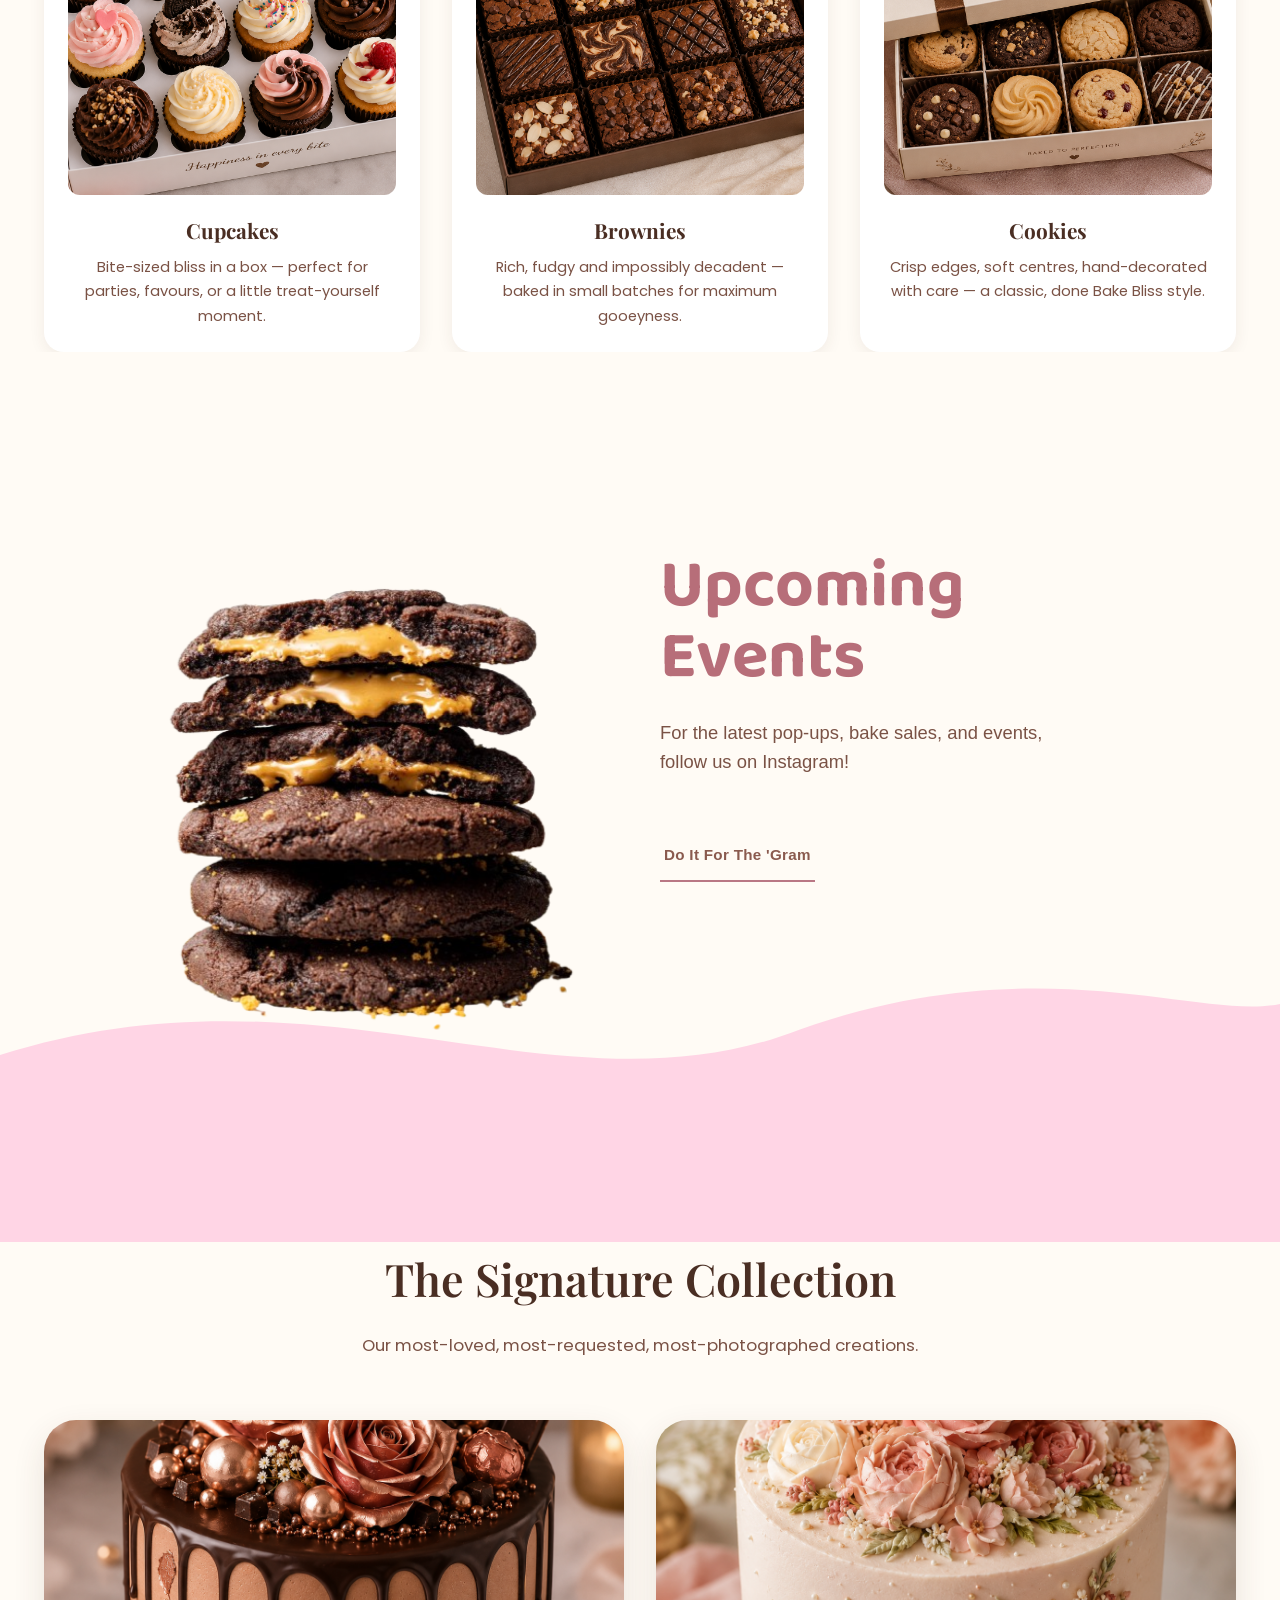
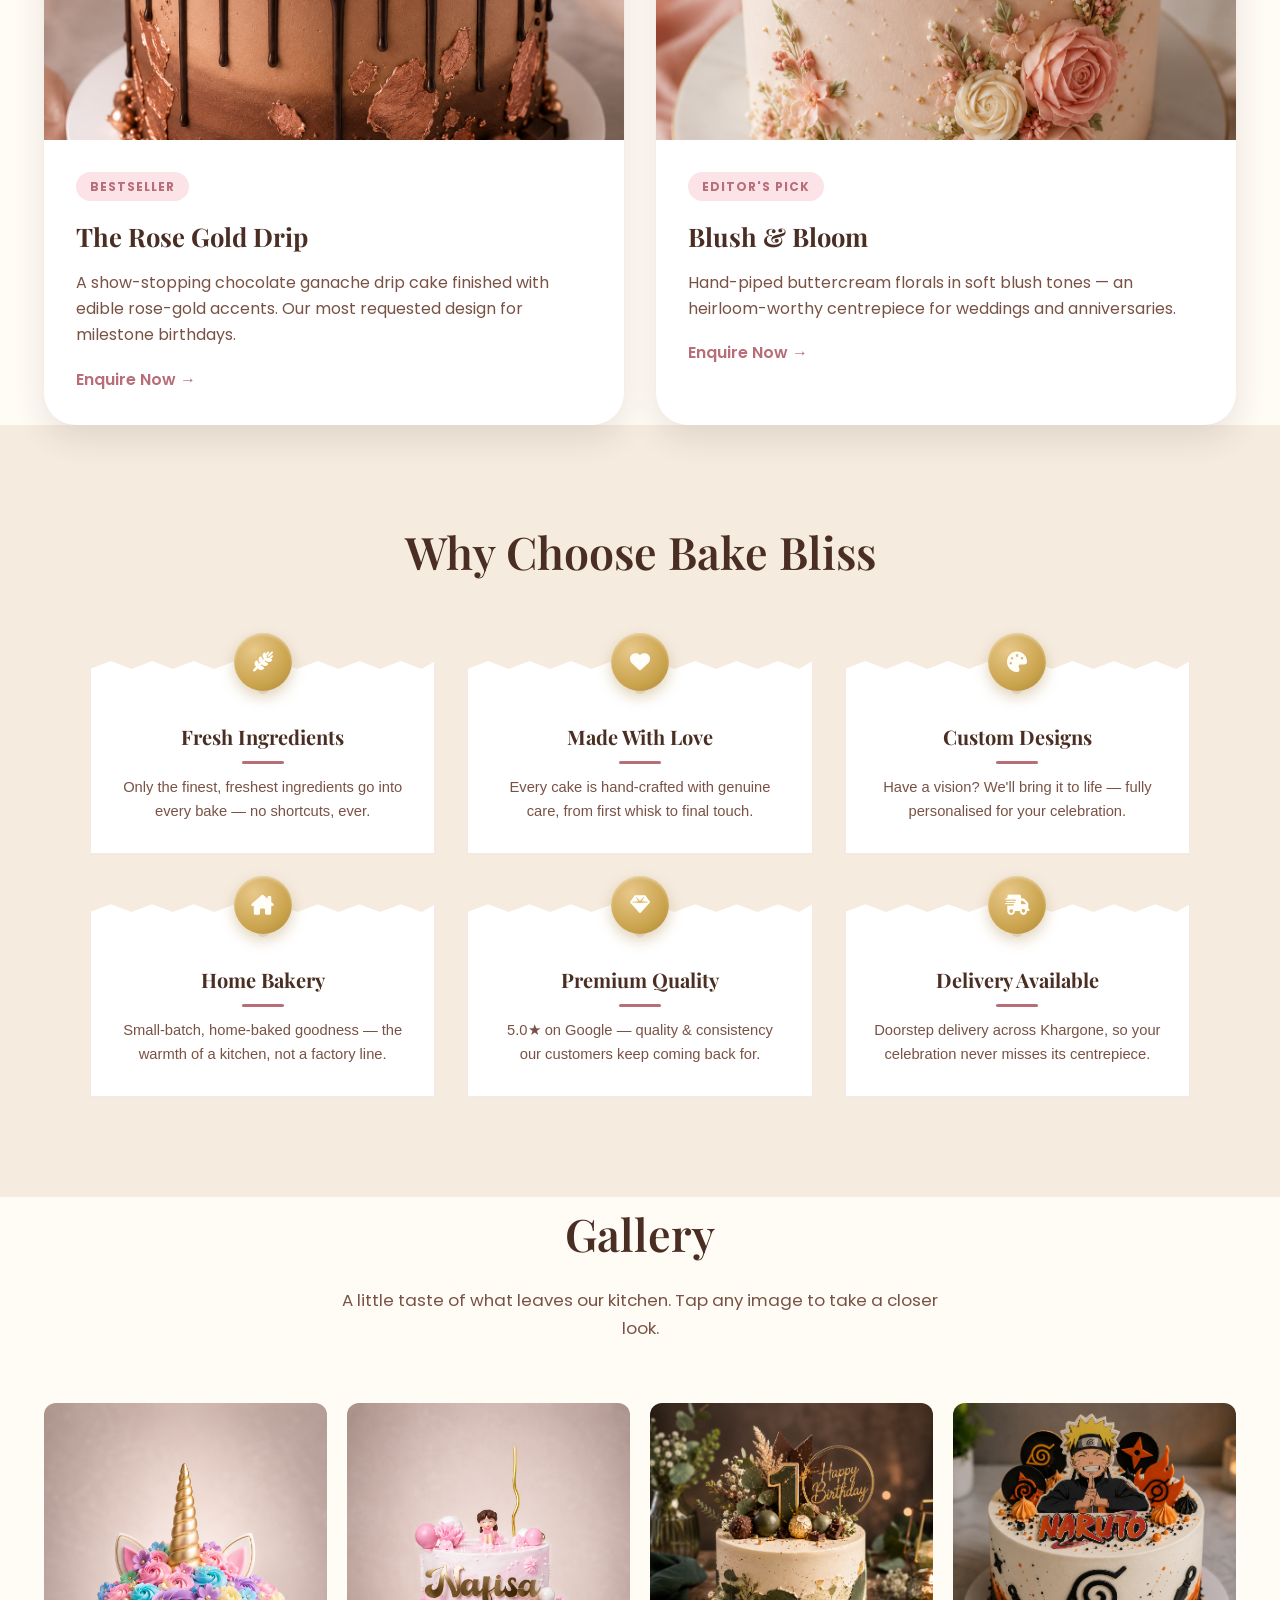
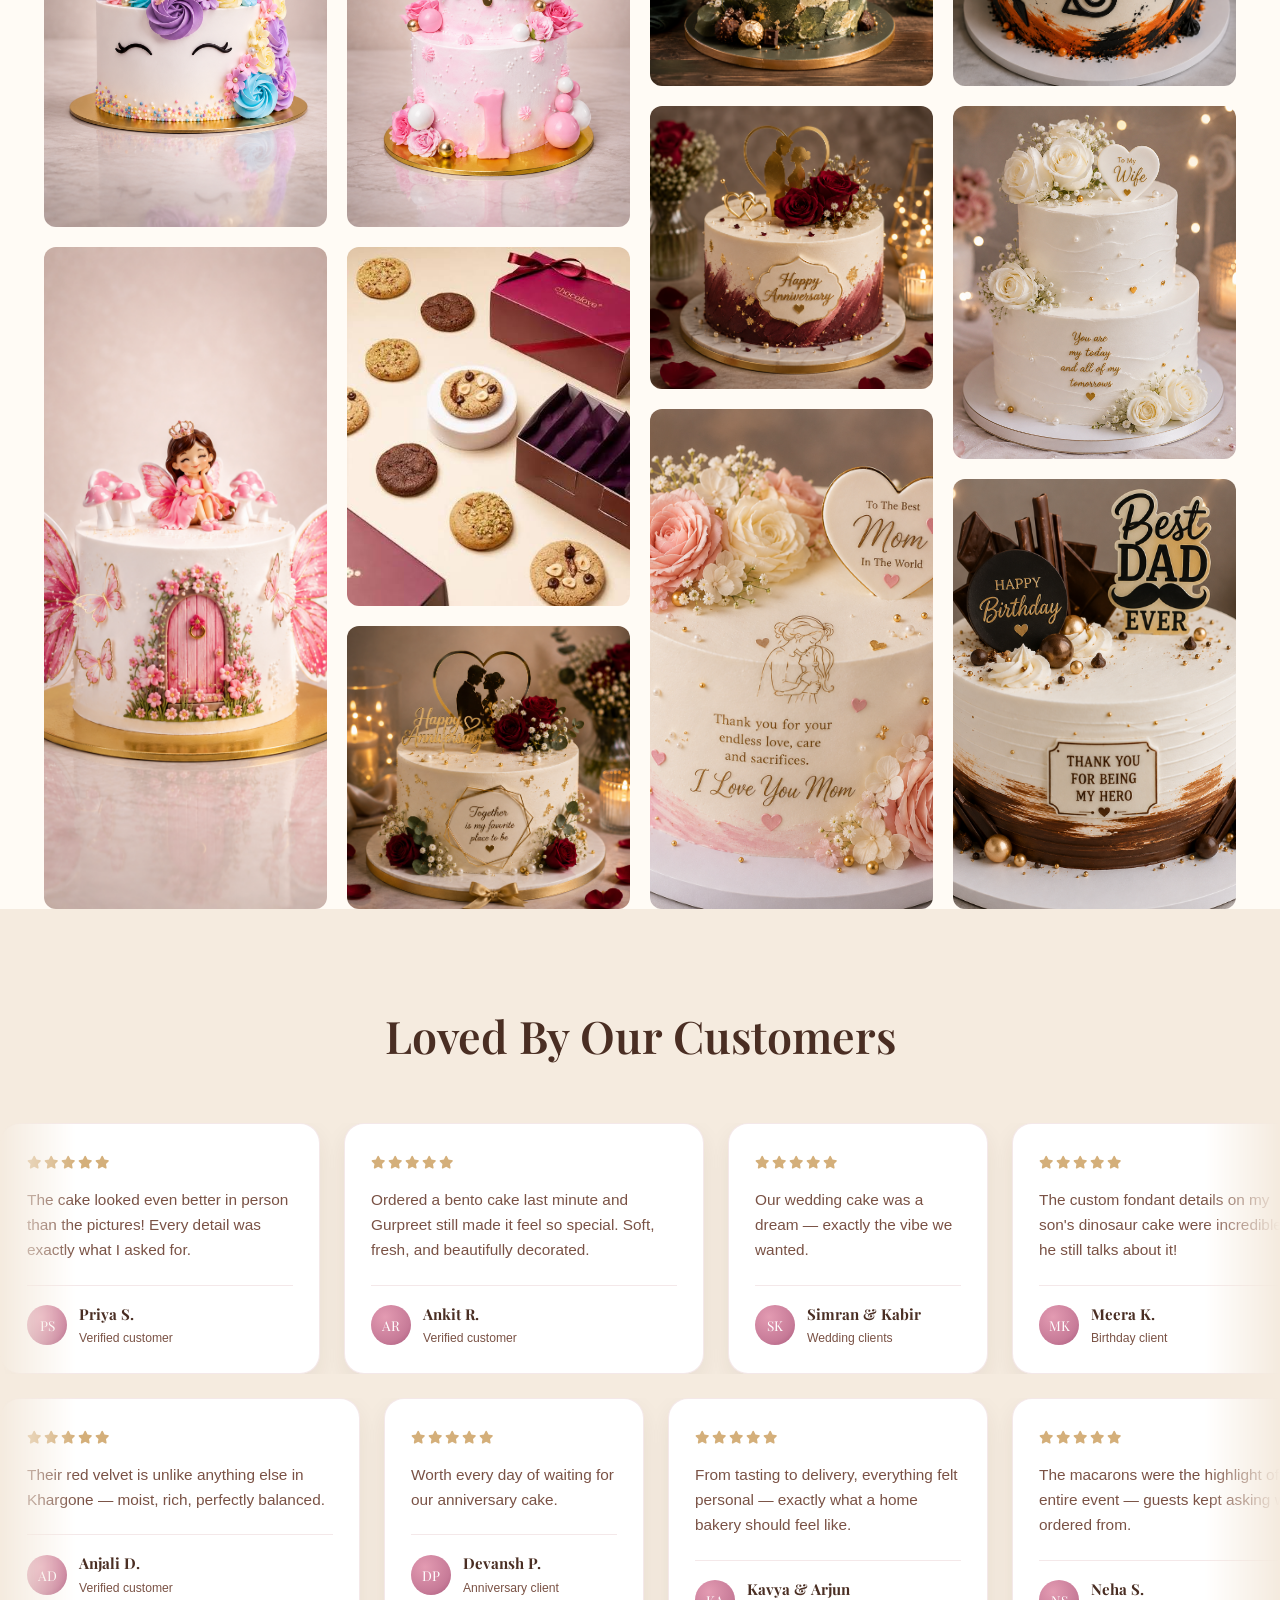
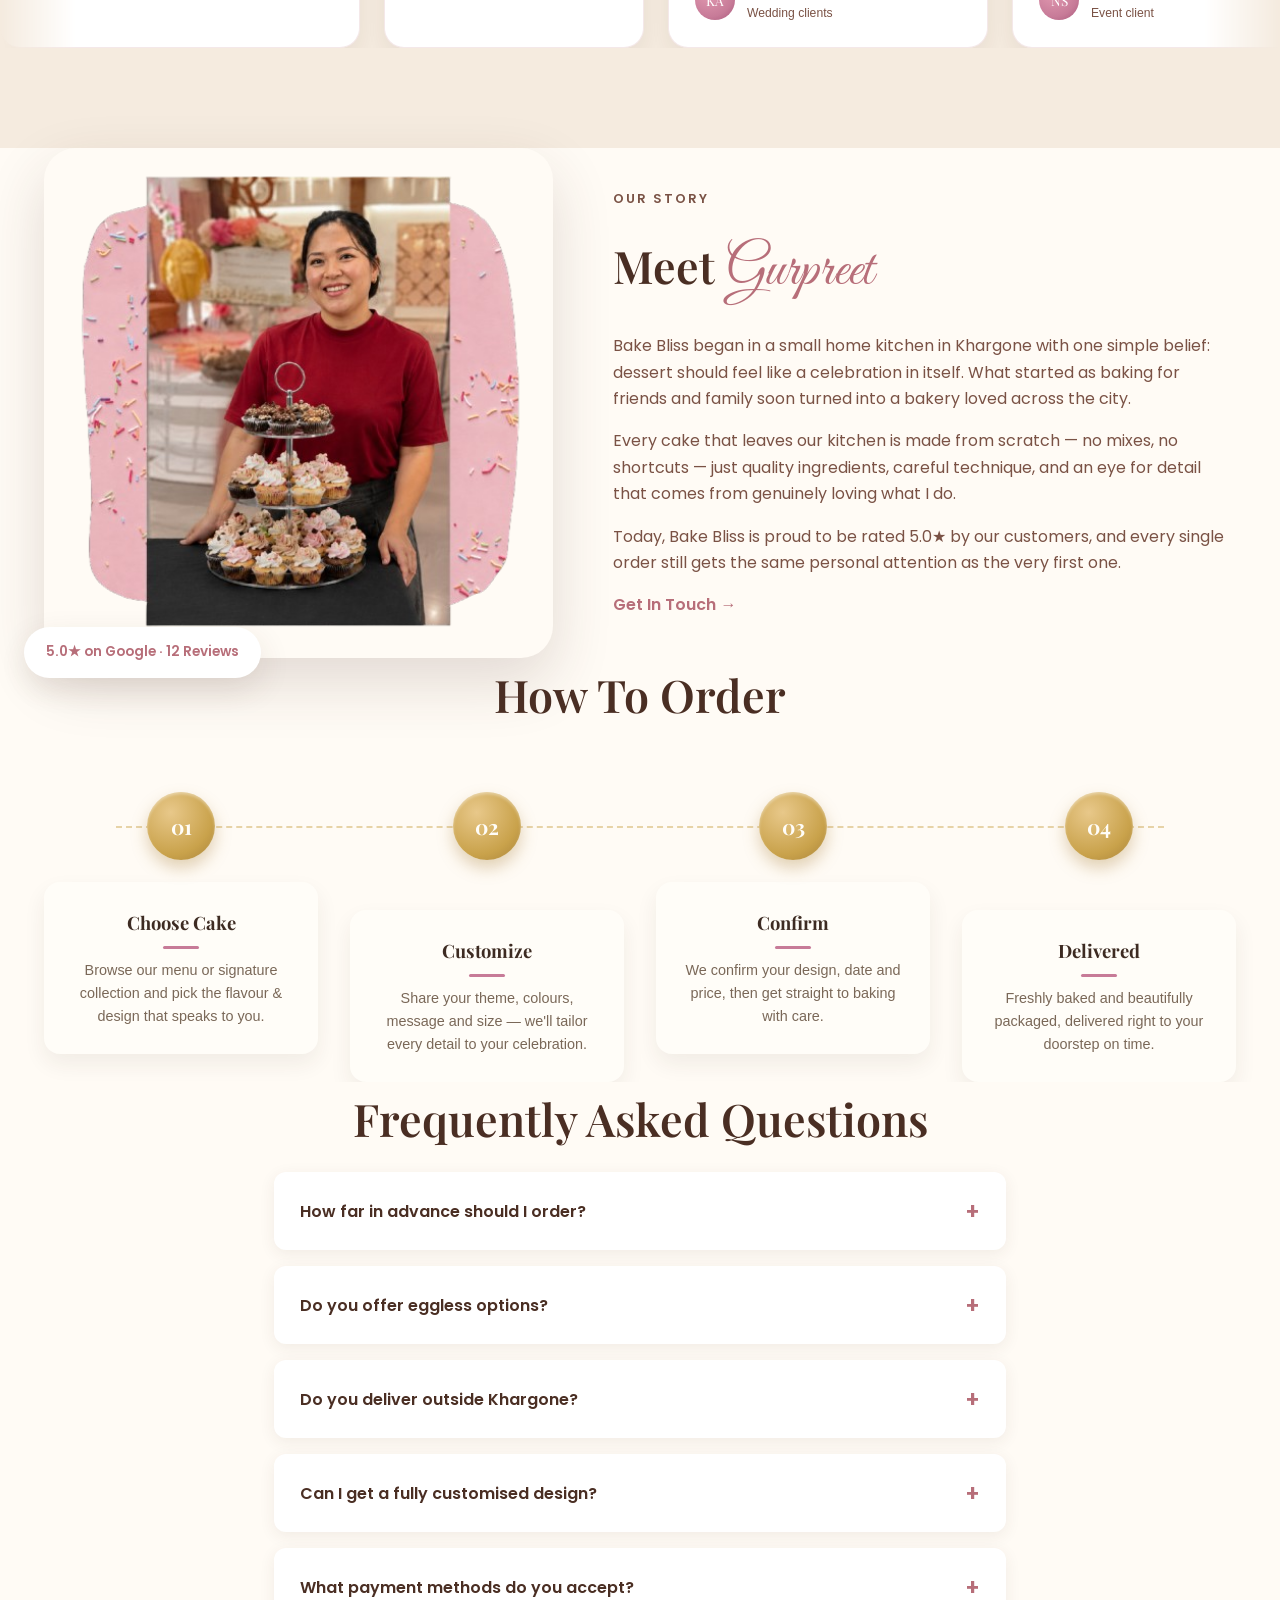
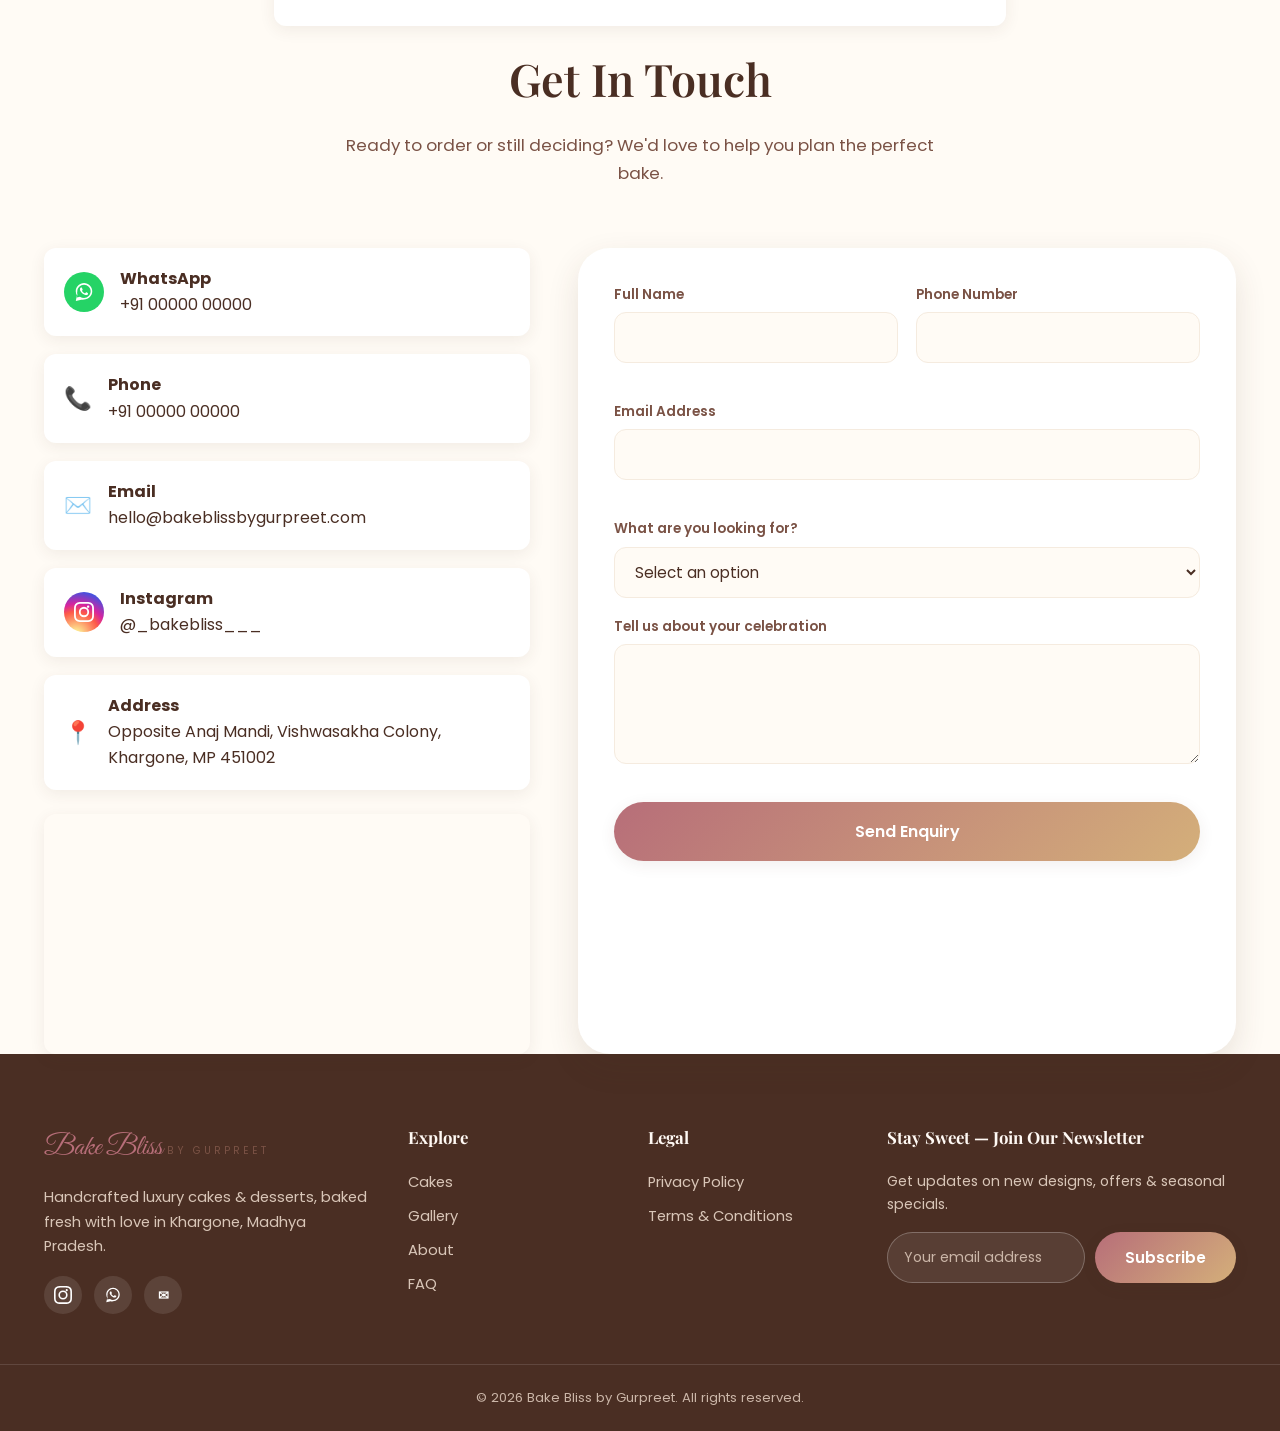
==== commit f43bef79: "Update index.html" ====
--- a/index.html
+++ b/index.html
@@ -1,5 +1,5 @@
 <!DOCTYPE html>
-<html lang="en">
+<html lang="en"> 
 <head>
 <meta charset="UTF-8">
 <meta name="viewport" content="width=device-width, initial-scale=1.0">
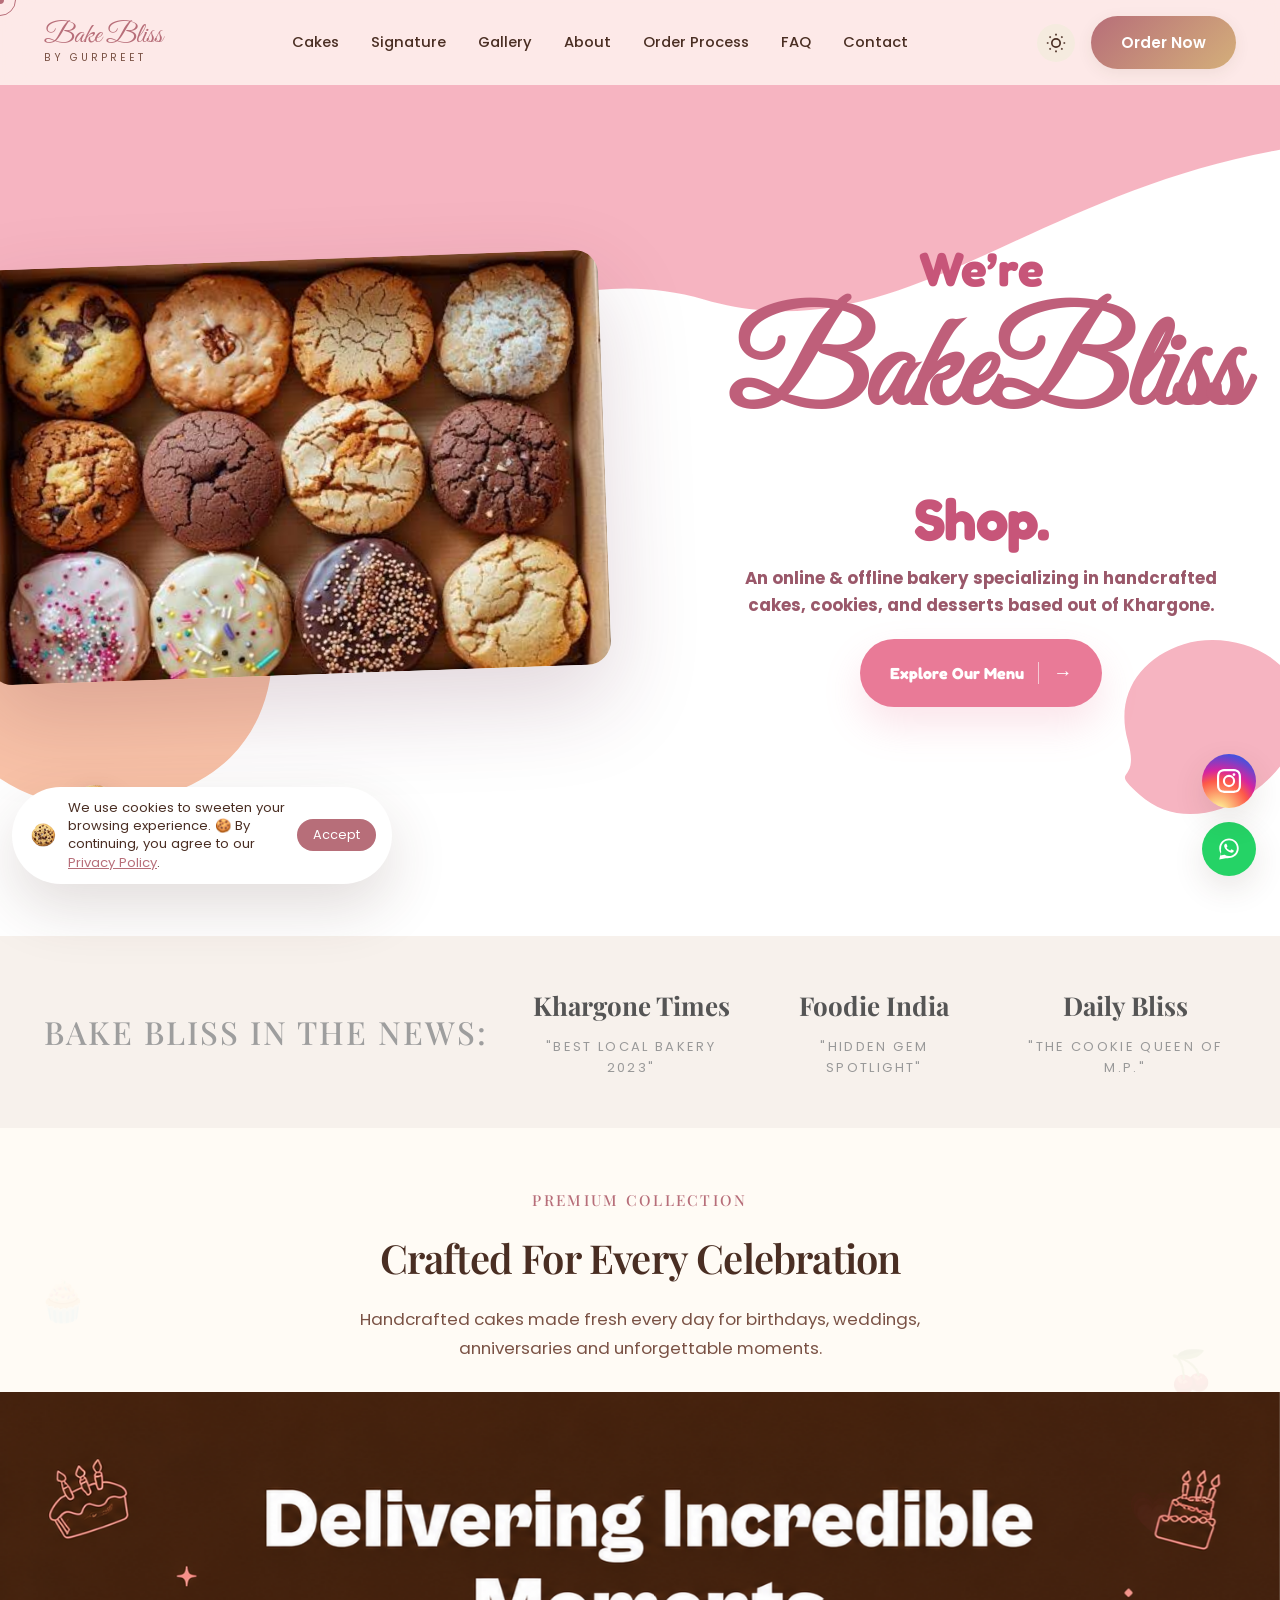
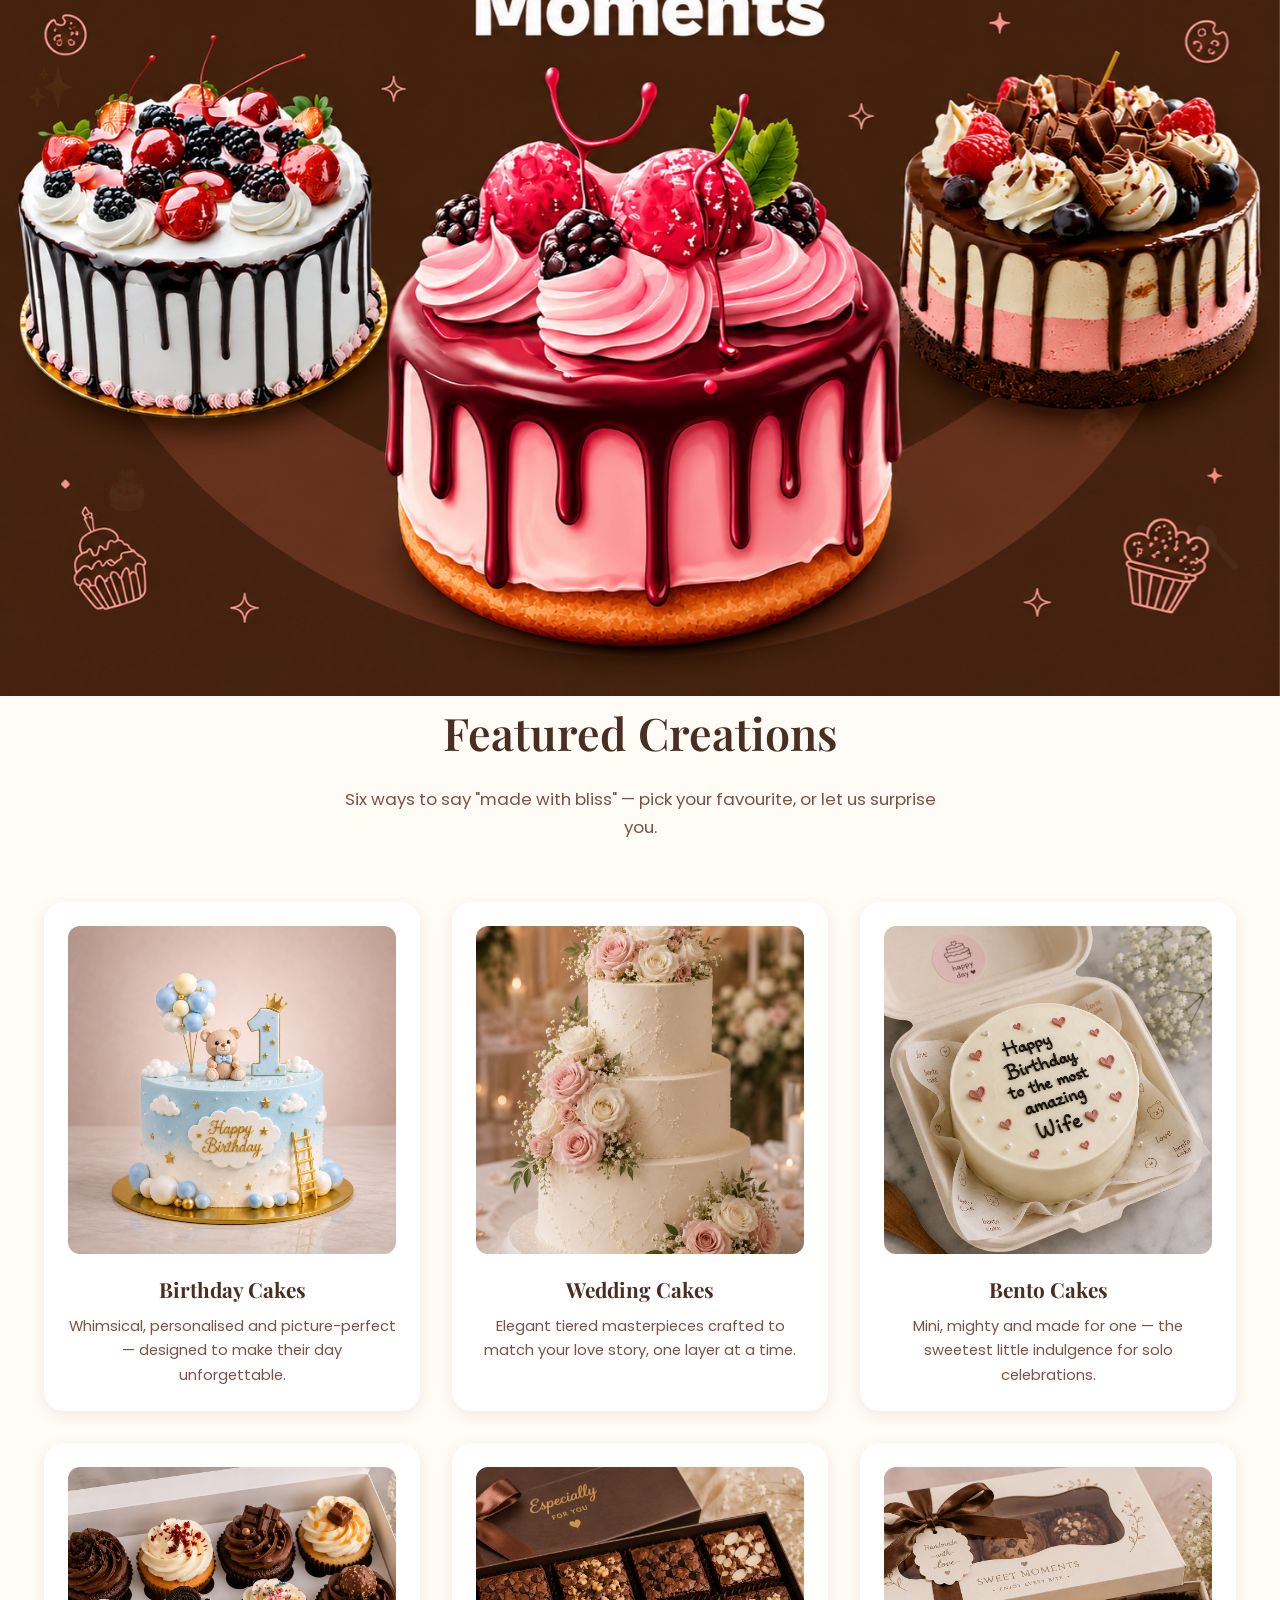
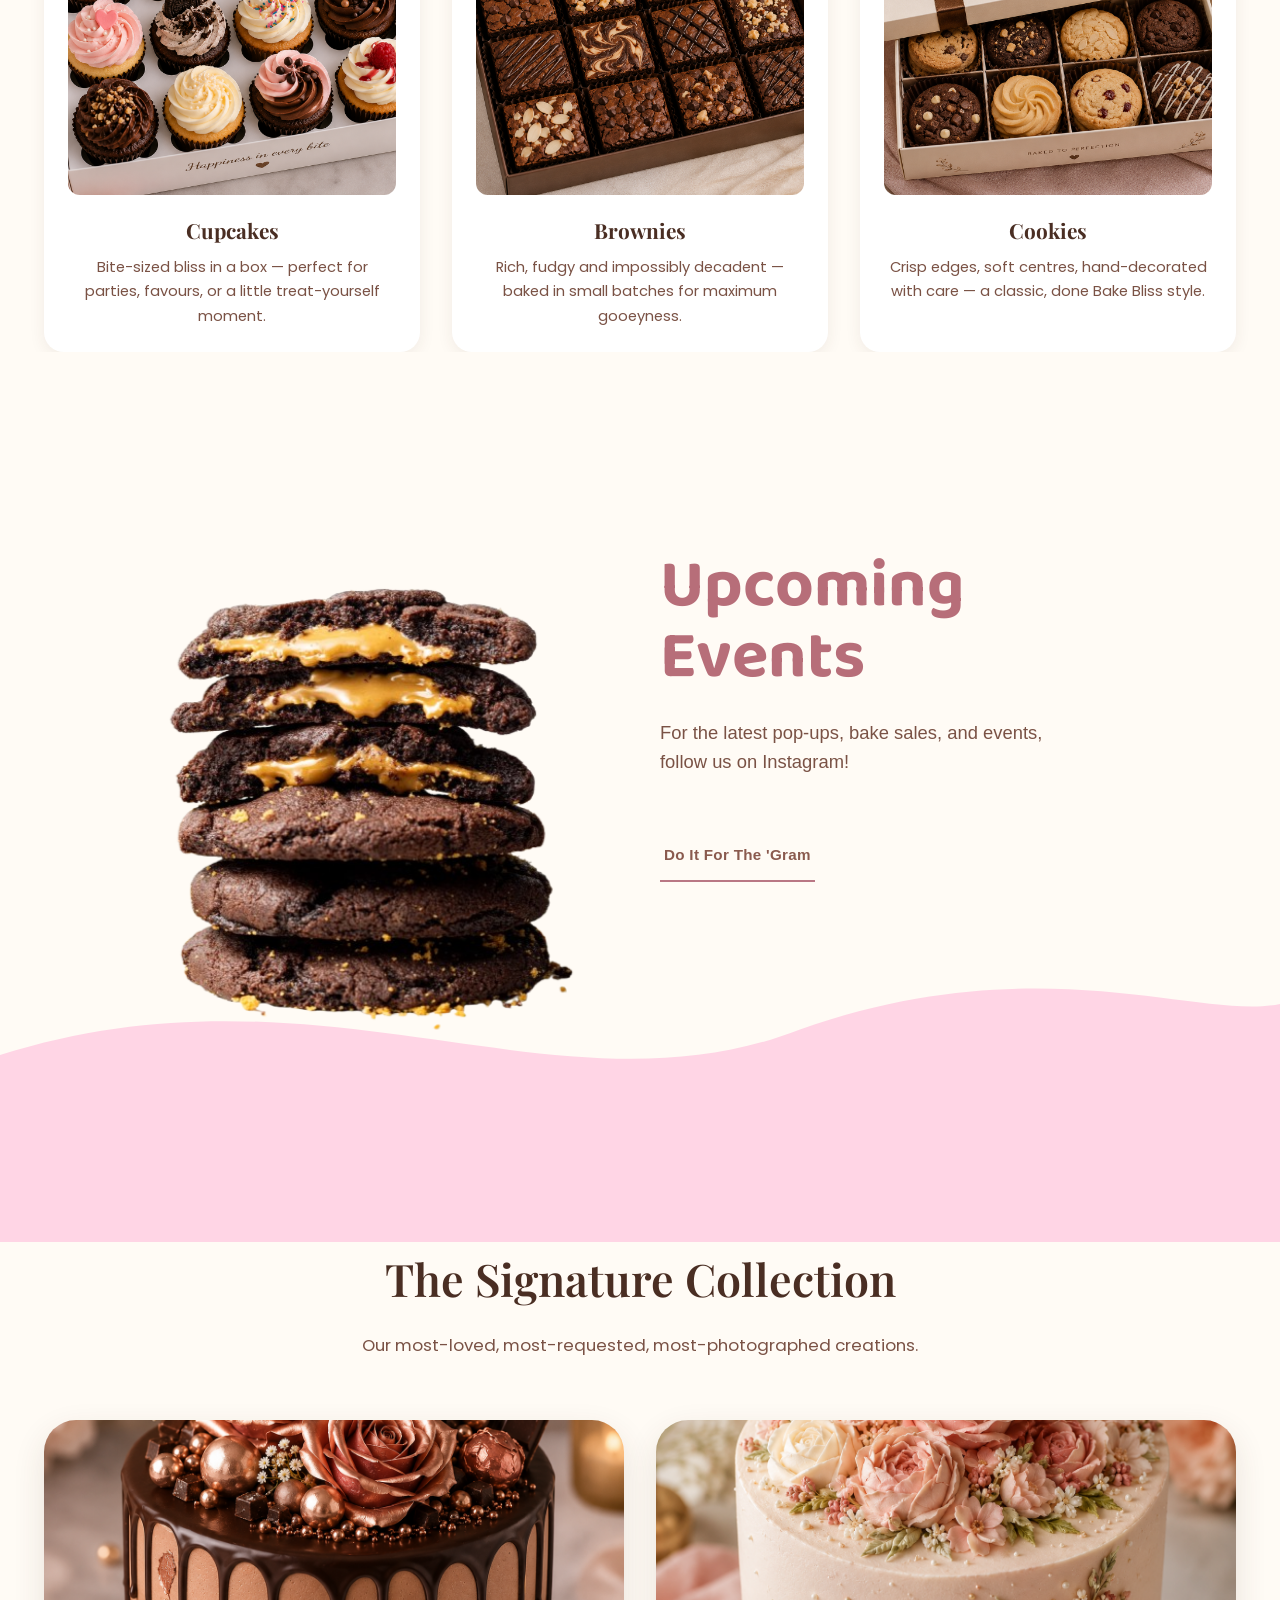
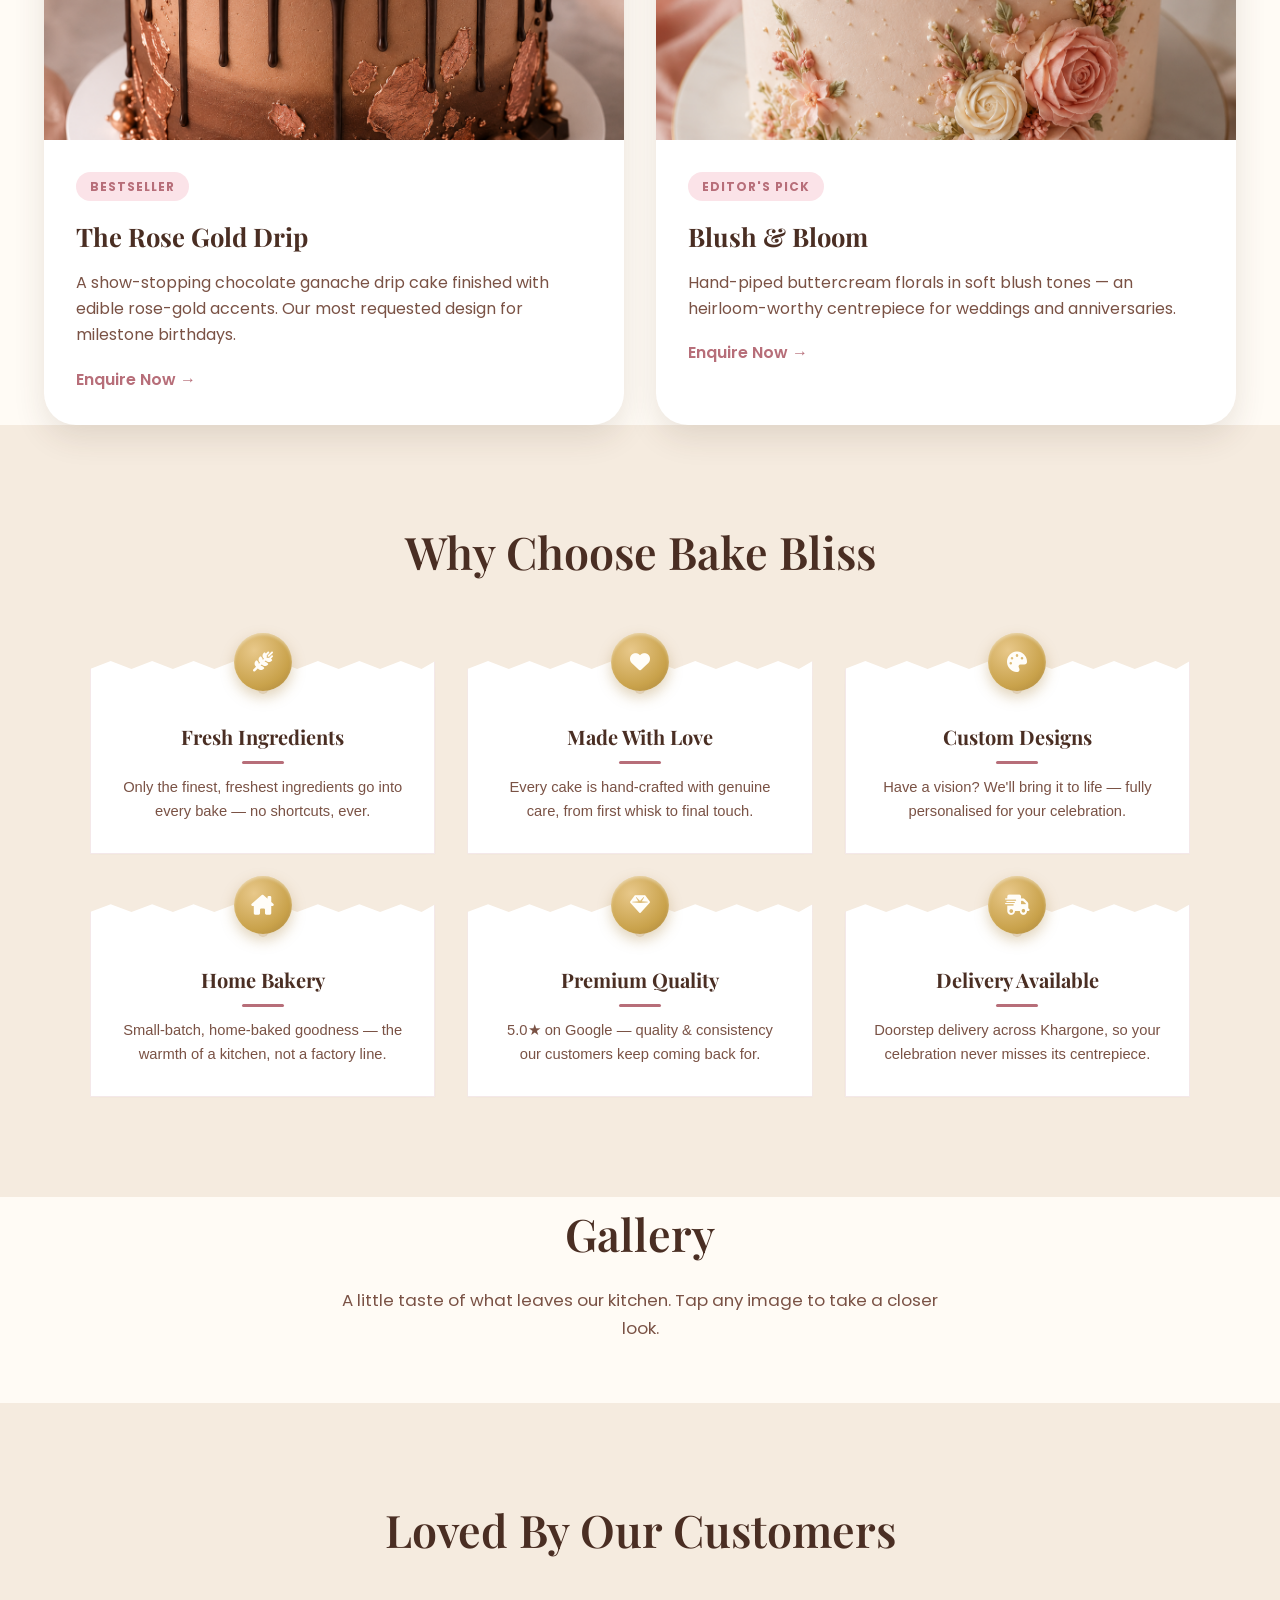
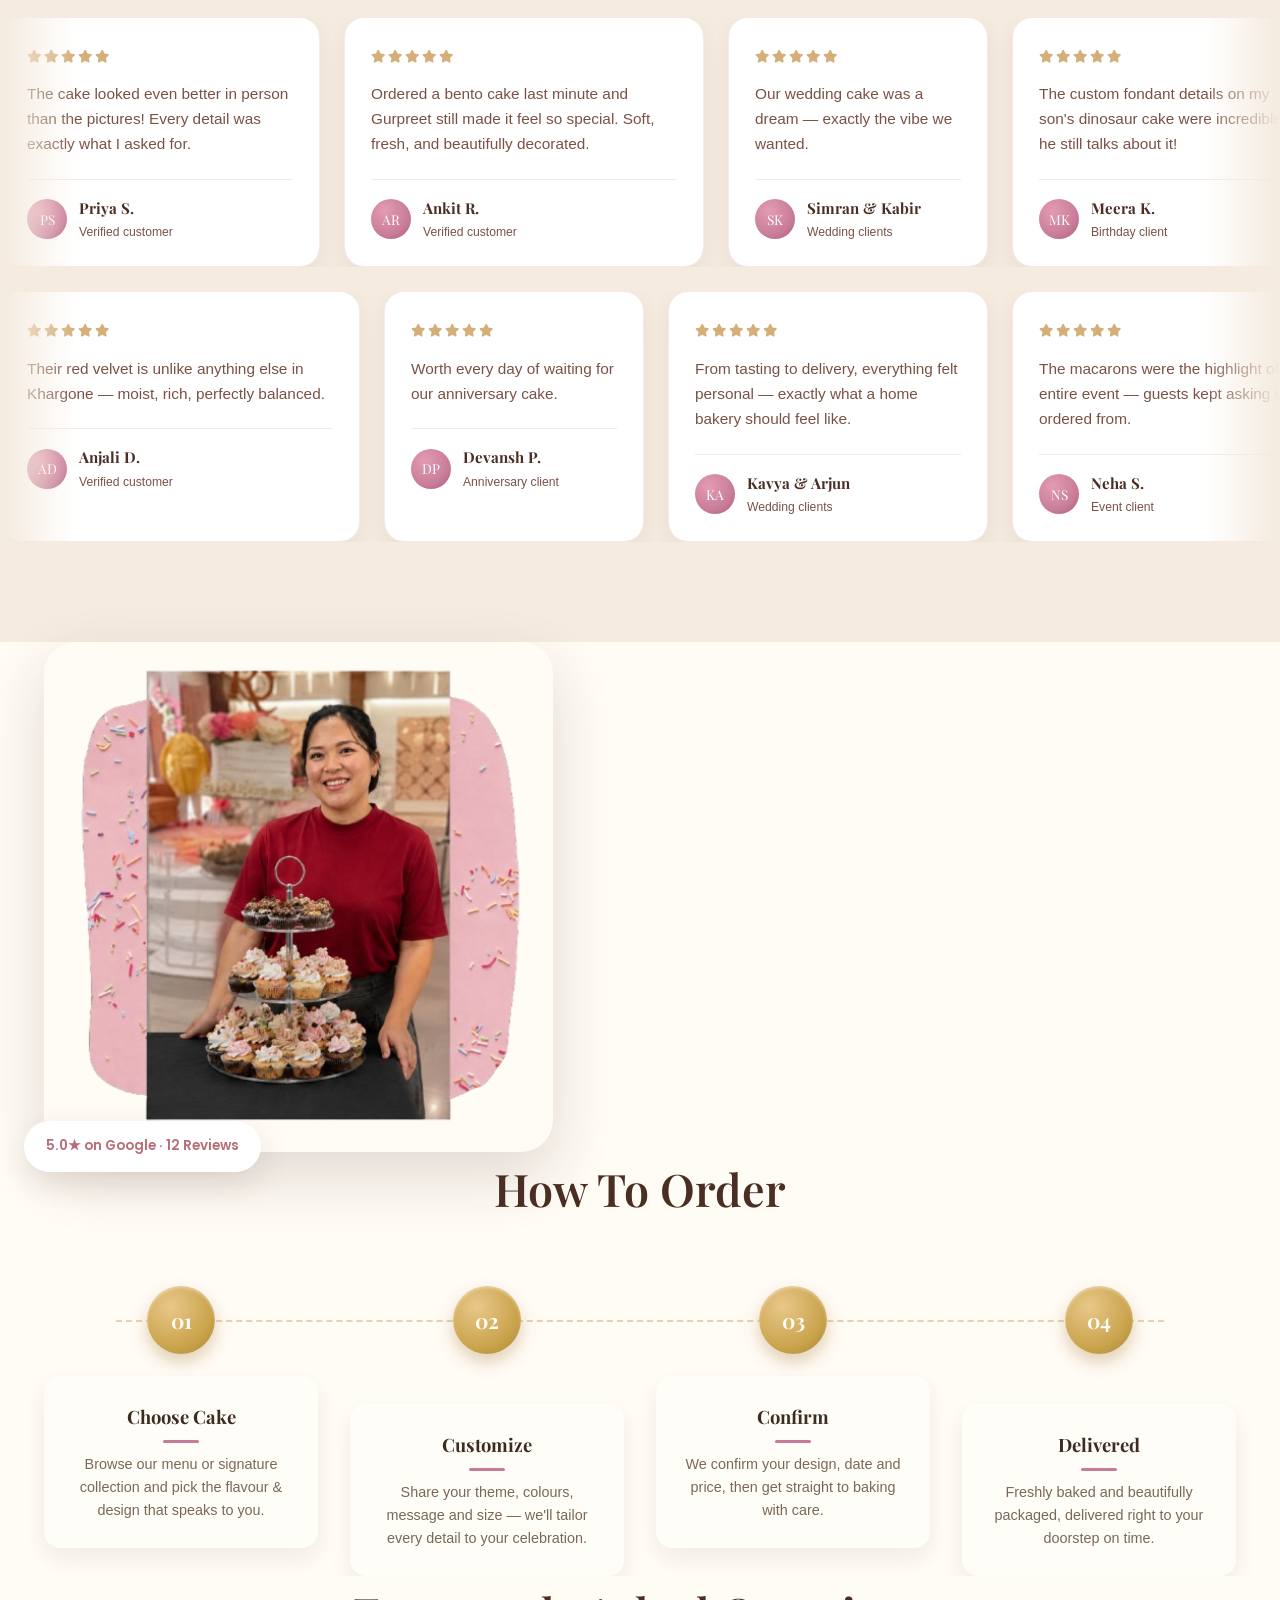
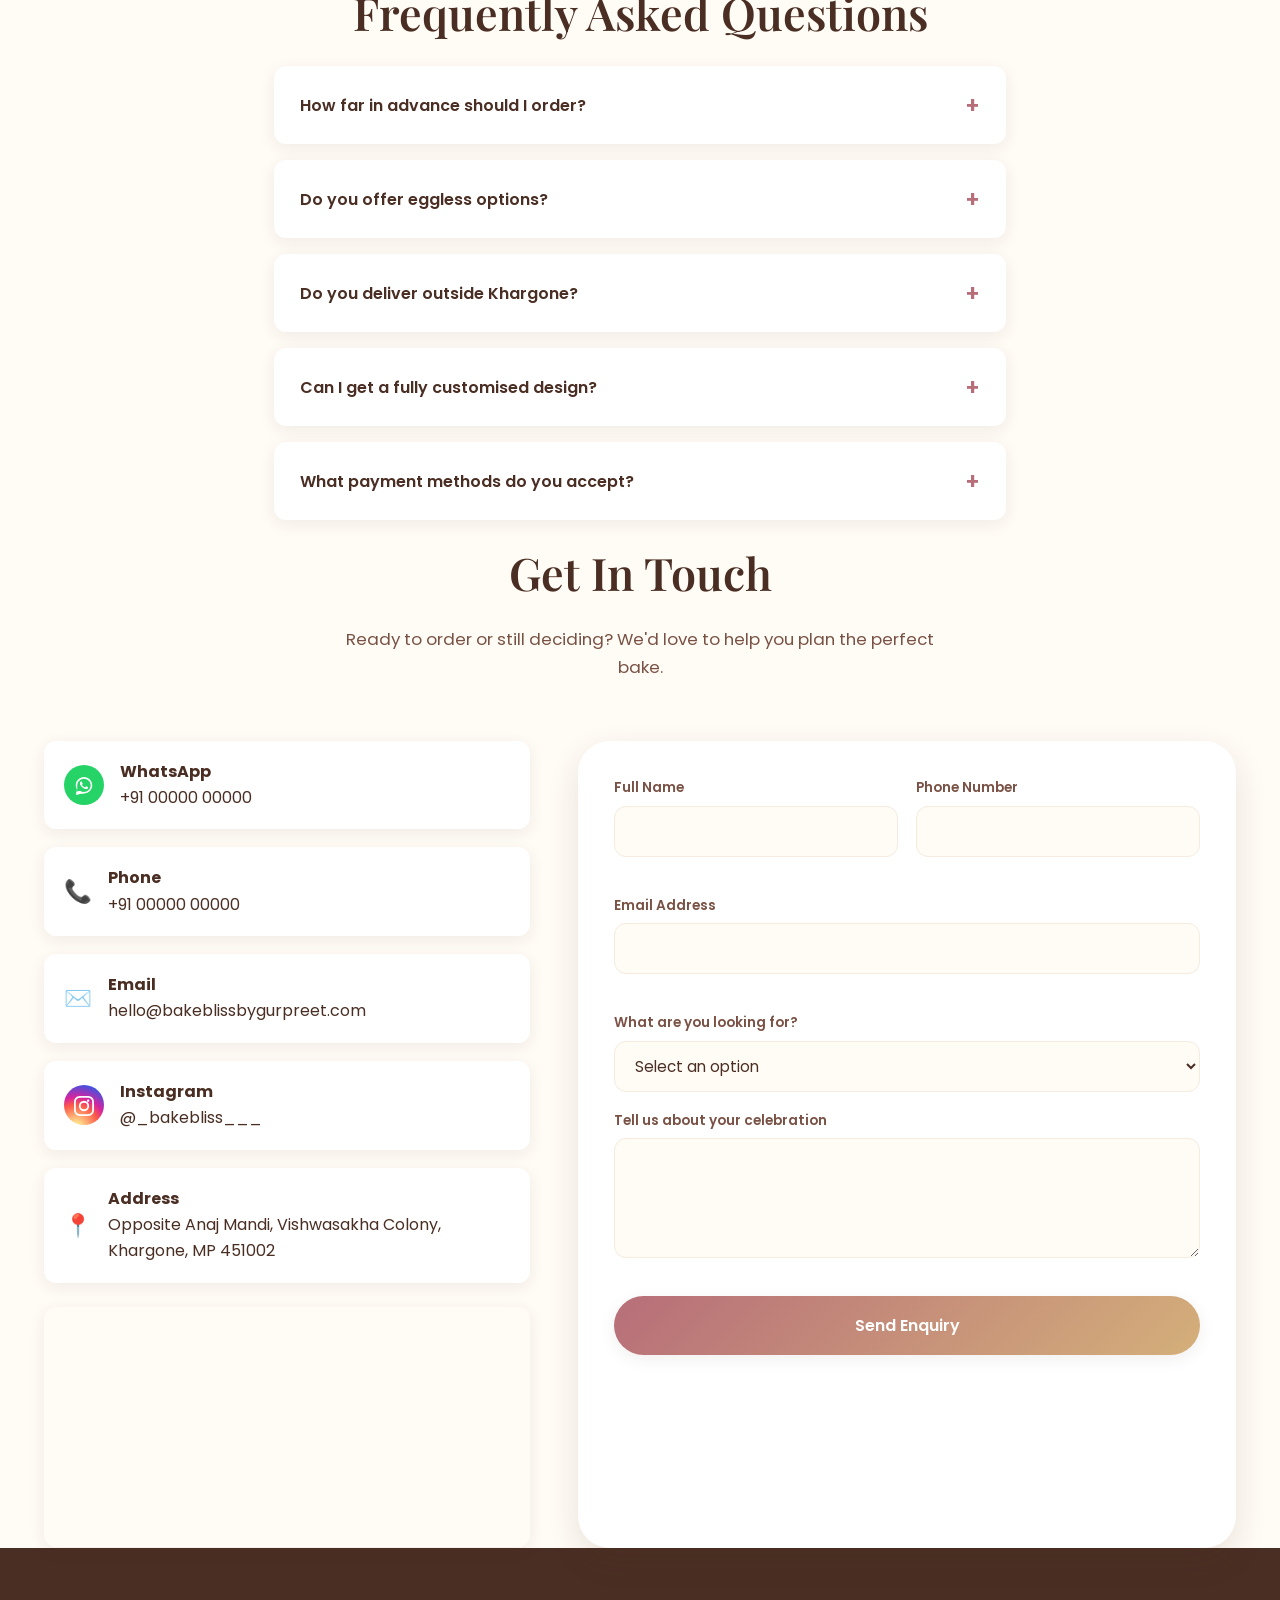
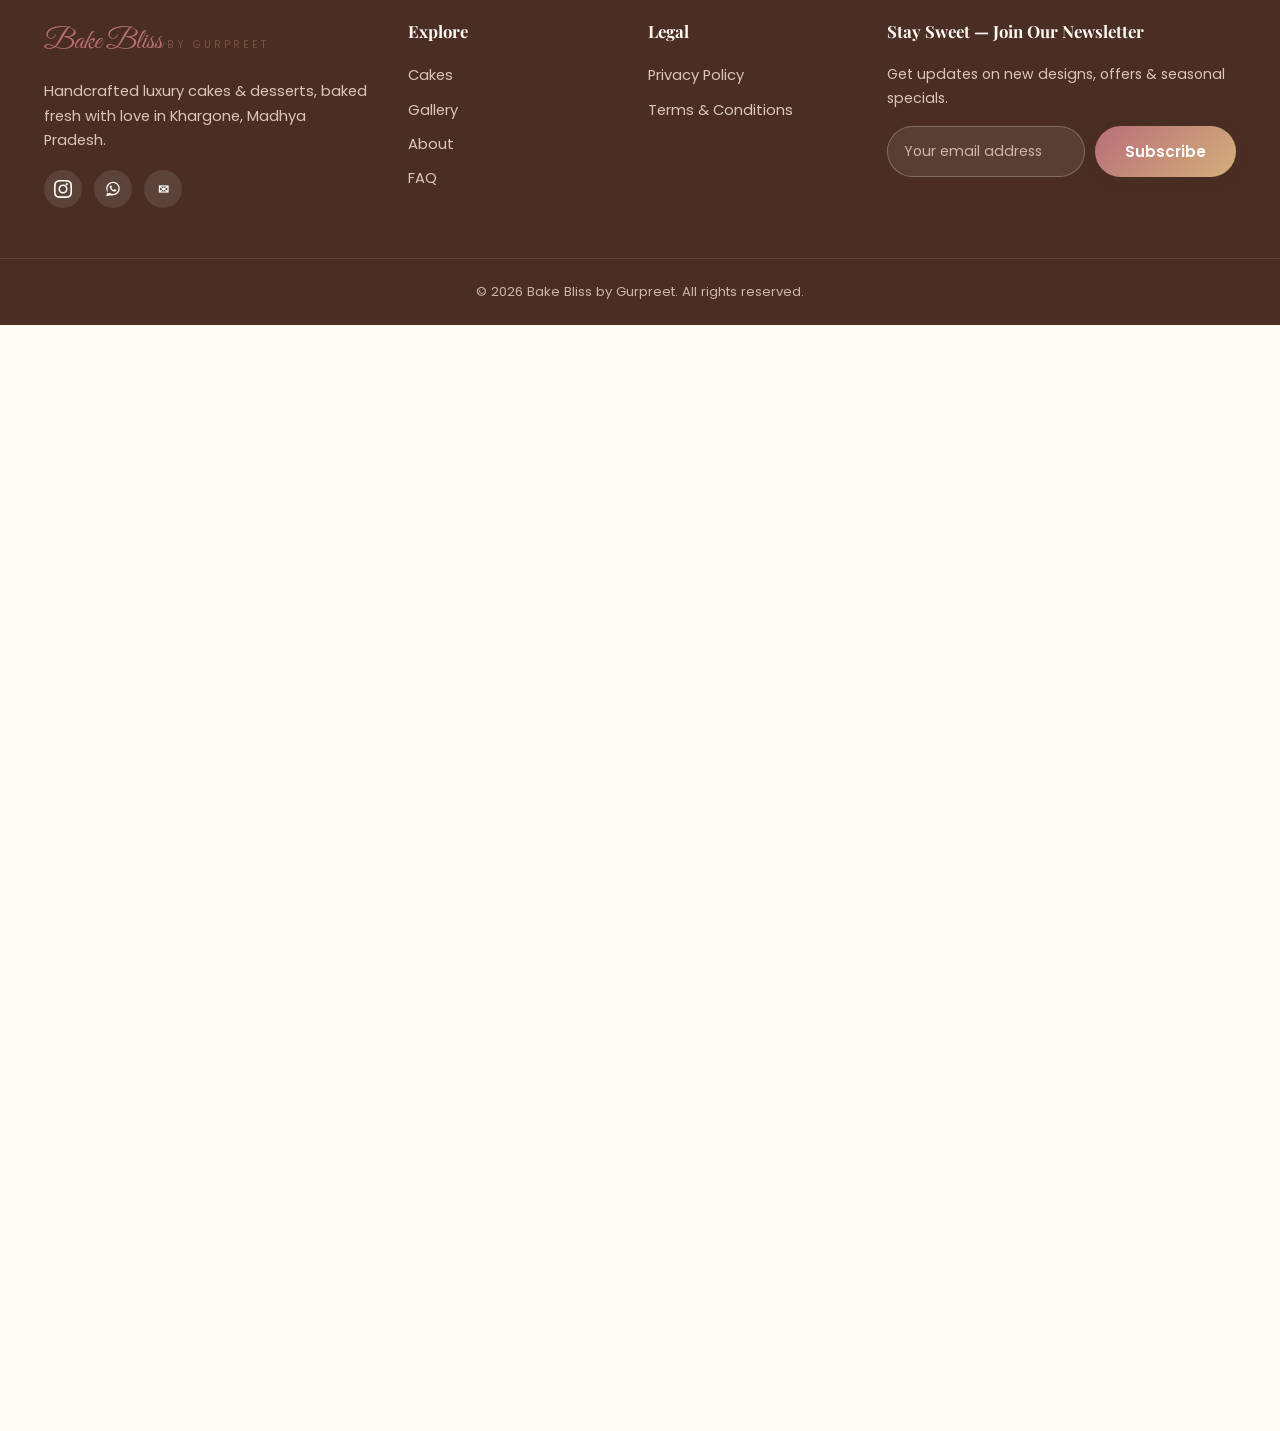
==== commit c2980422: "Update index.html" ====
--- a/index.html
+++ b/index.html
@@ -1,6 +1,6 @@
 <!DOCTYPE html>
 <html lang="en"> 
-<head>
+<head> 
 <meta charset="UTF-8">
 <meta name="viewport" content="width=device-width, initial-scale=1.0">
 <title>Bake Bliss by Gurpreet | Luxury Custom Cakes &amp; Bakery in Khargone</title>
